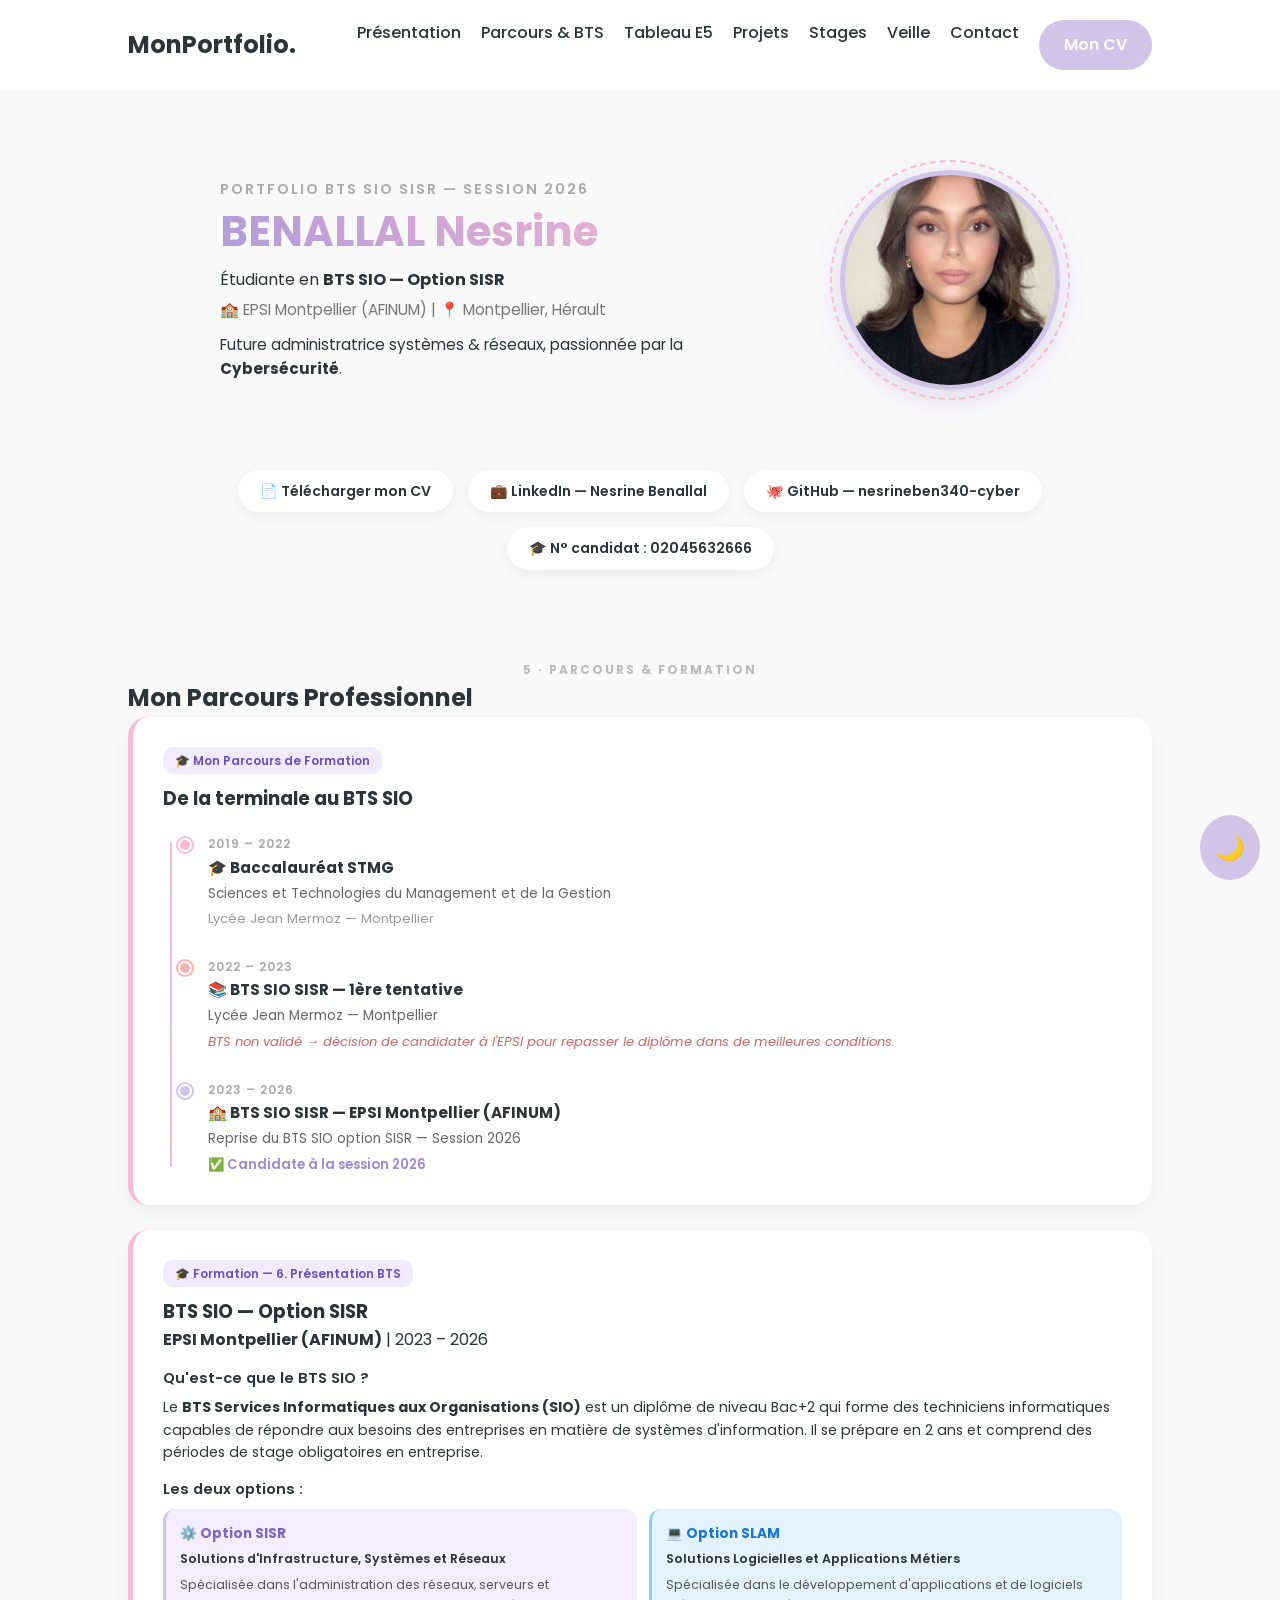
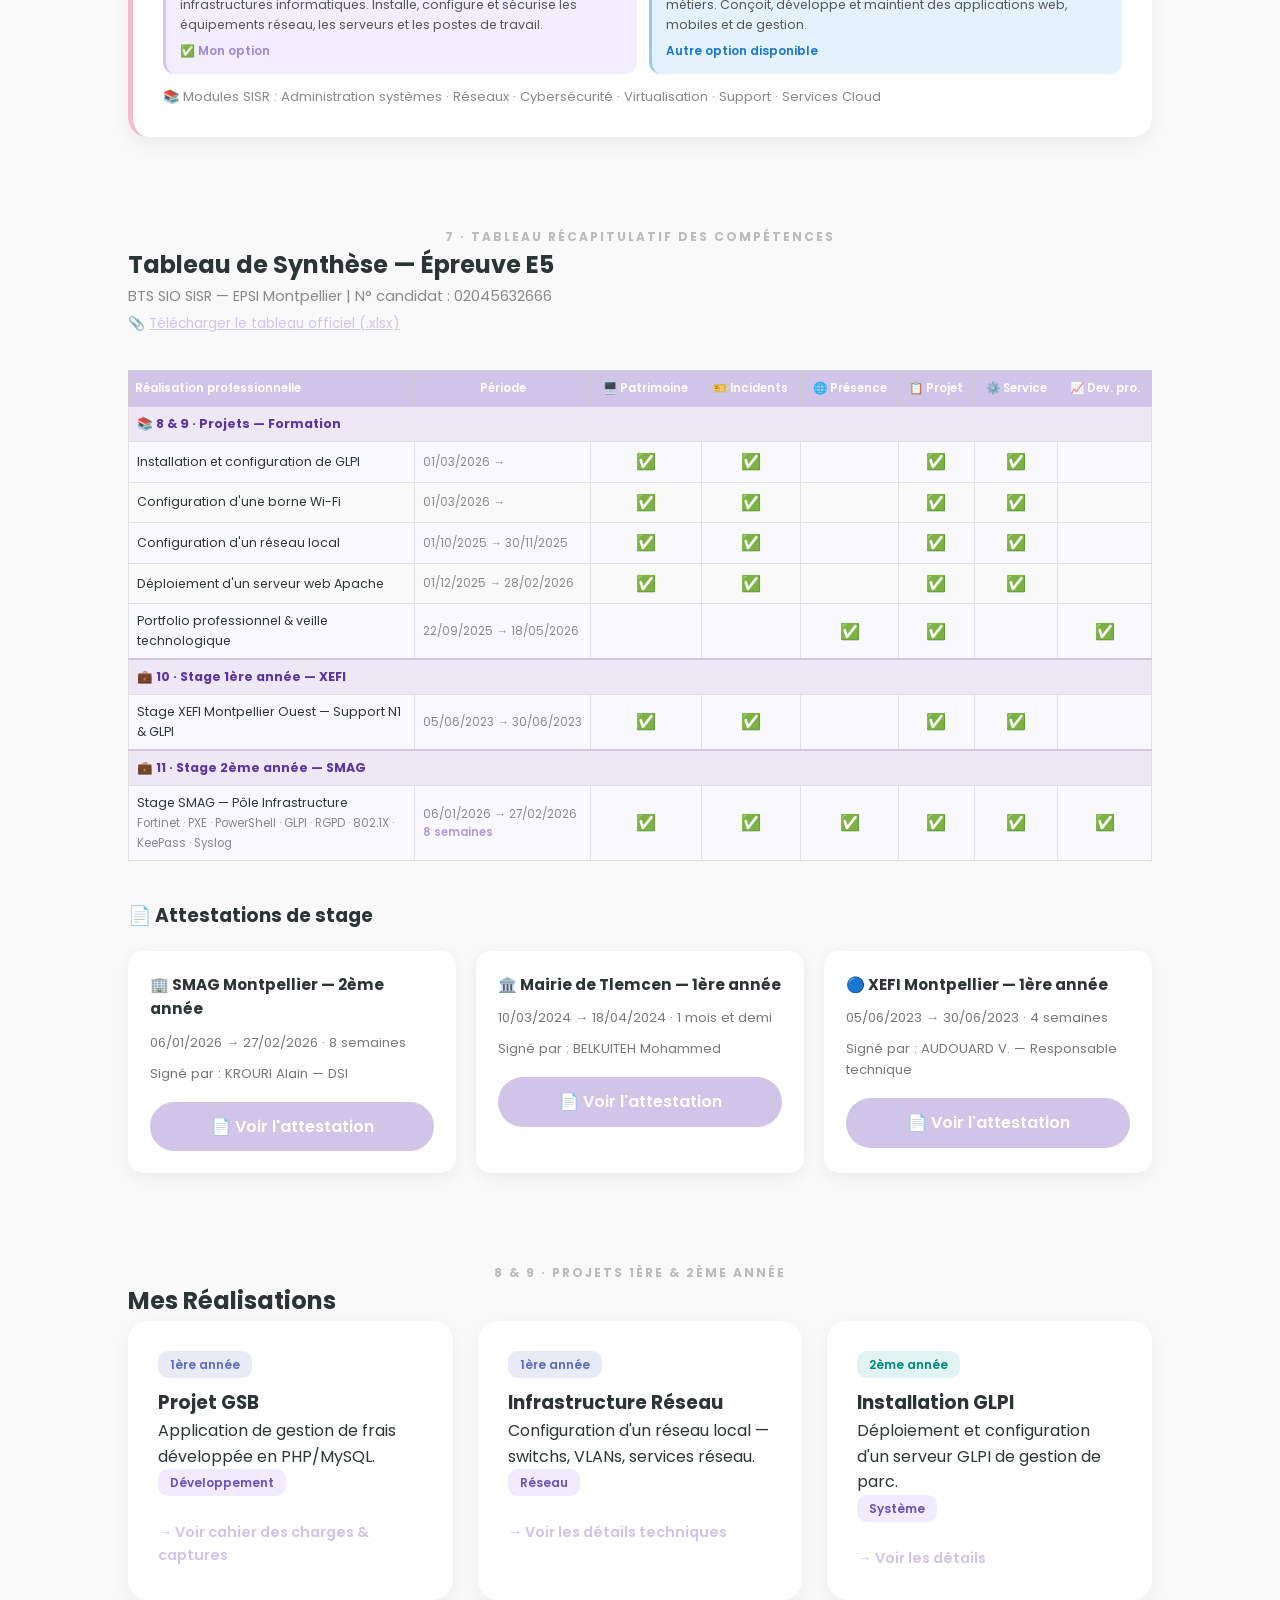
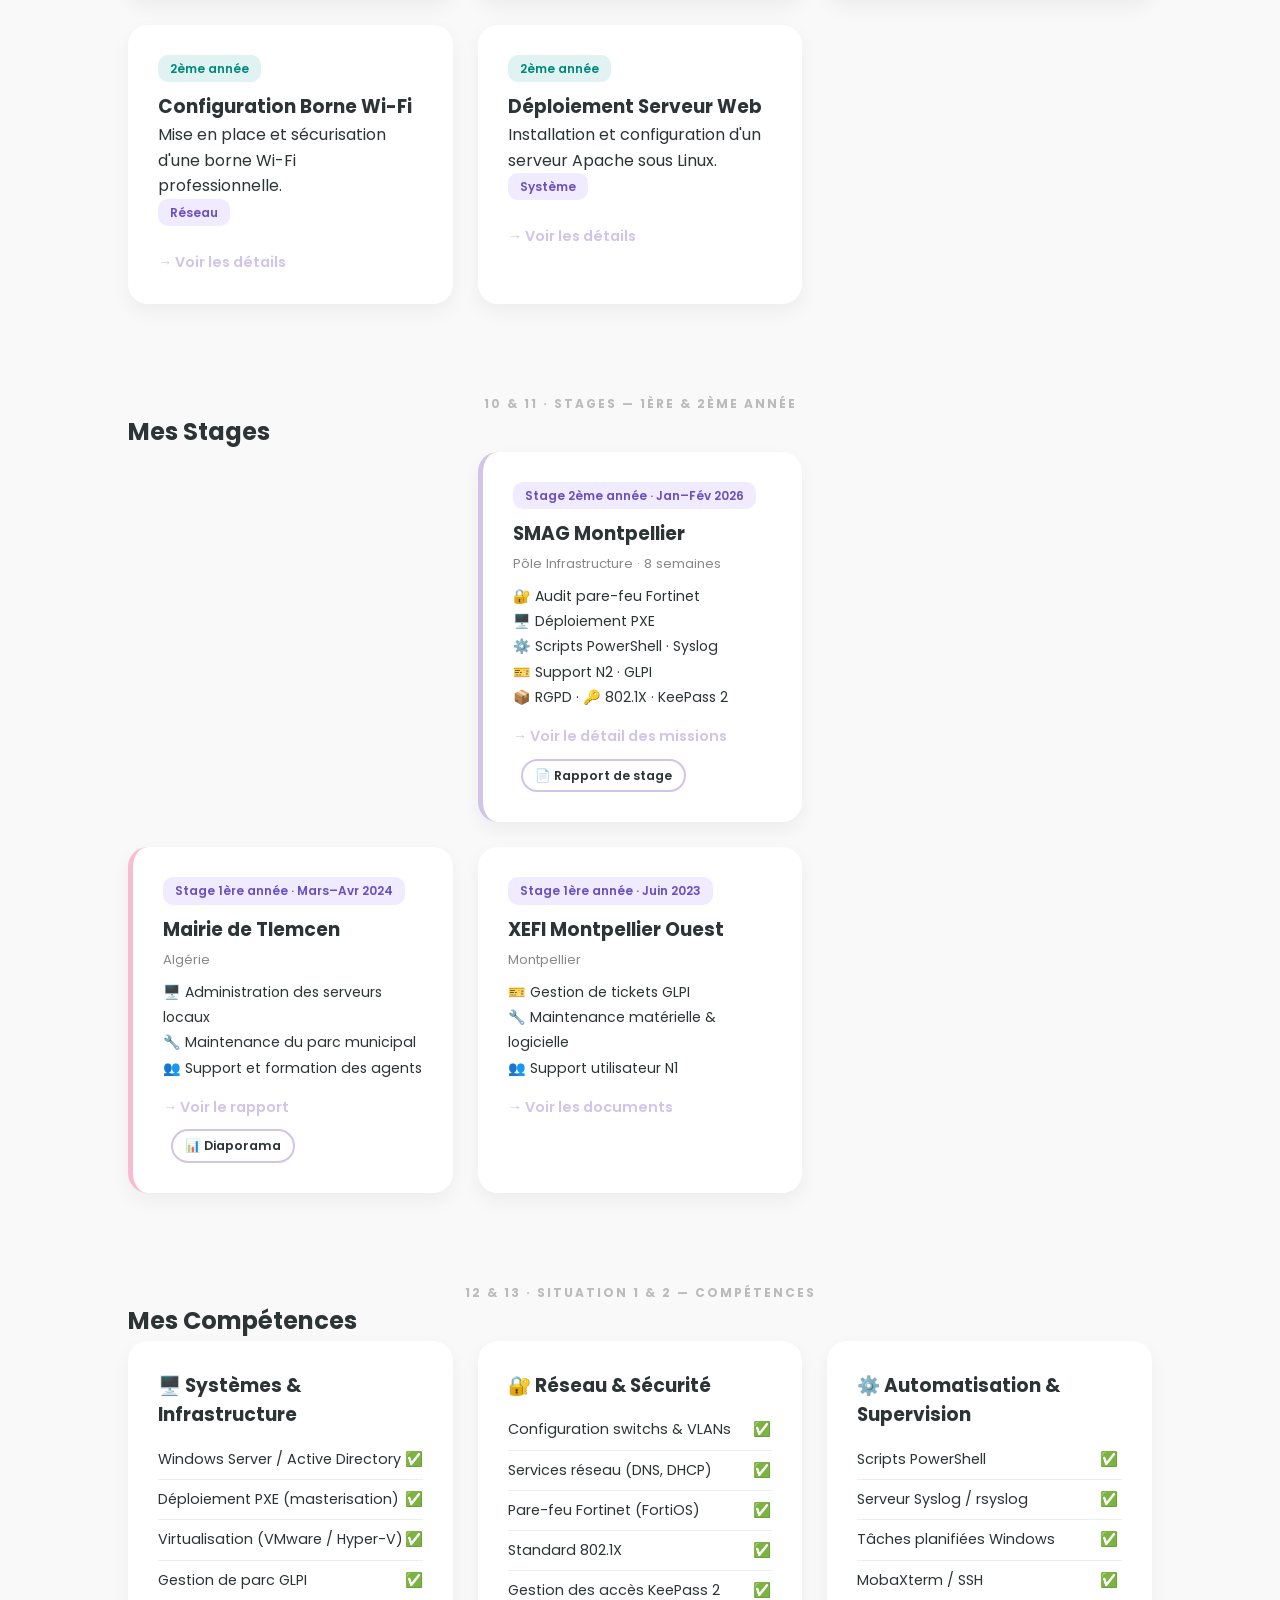
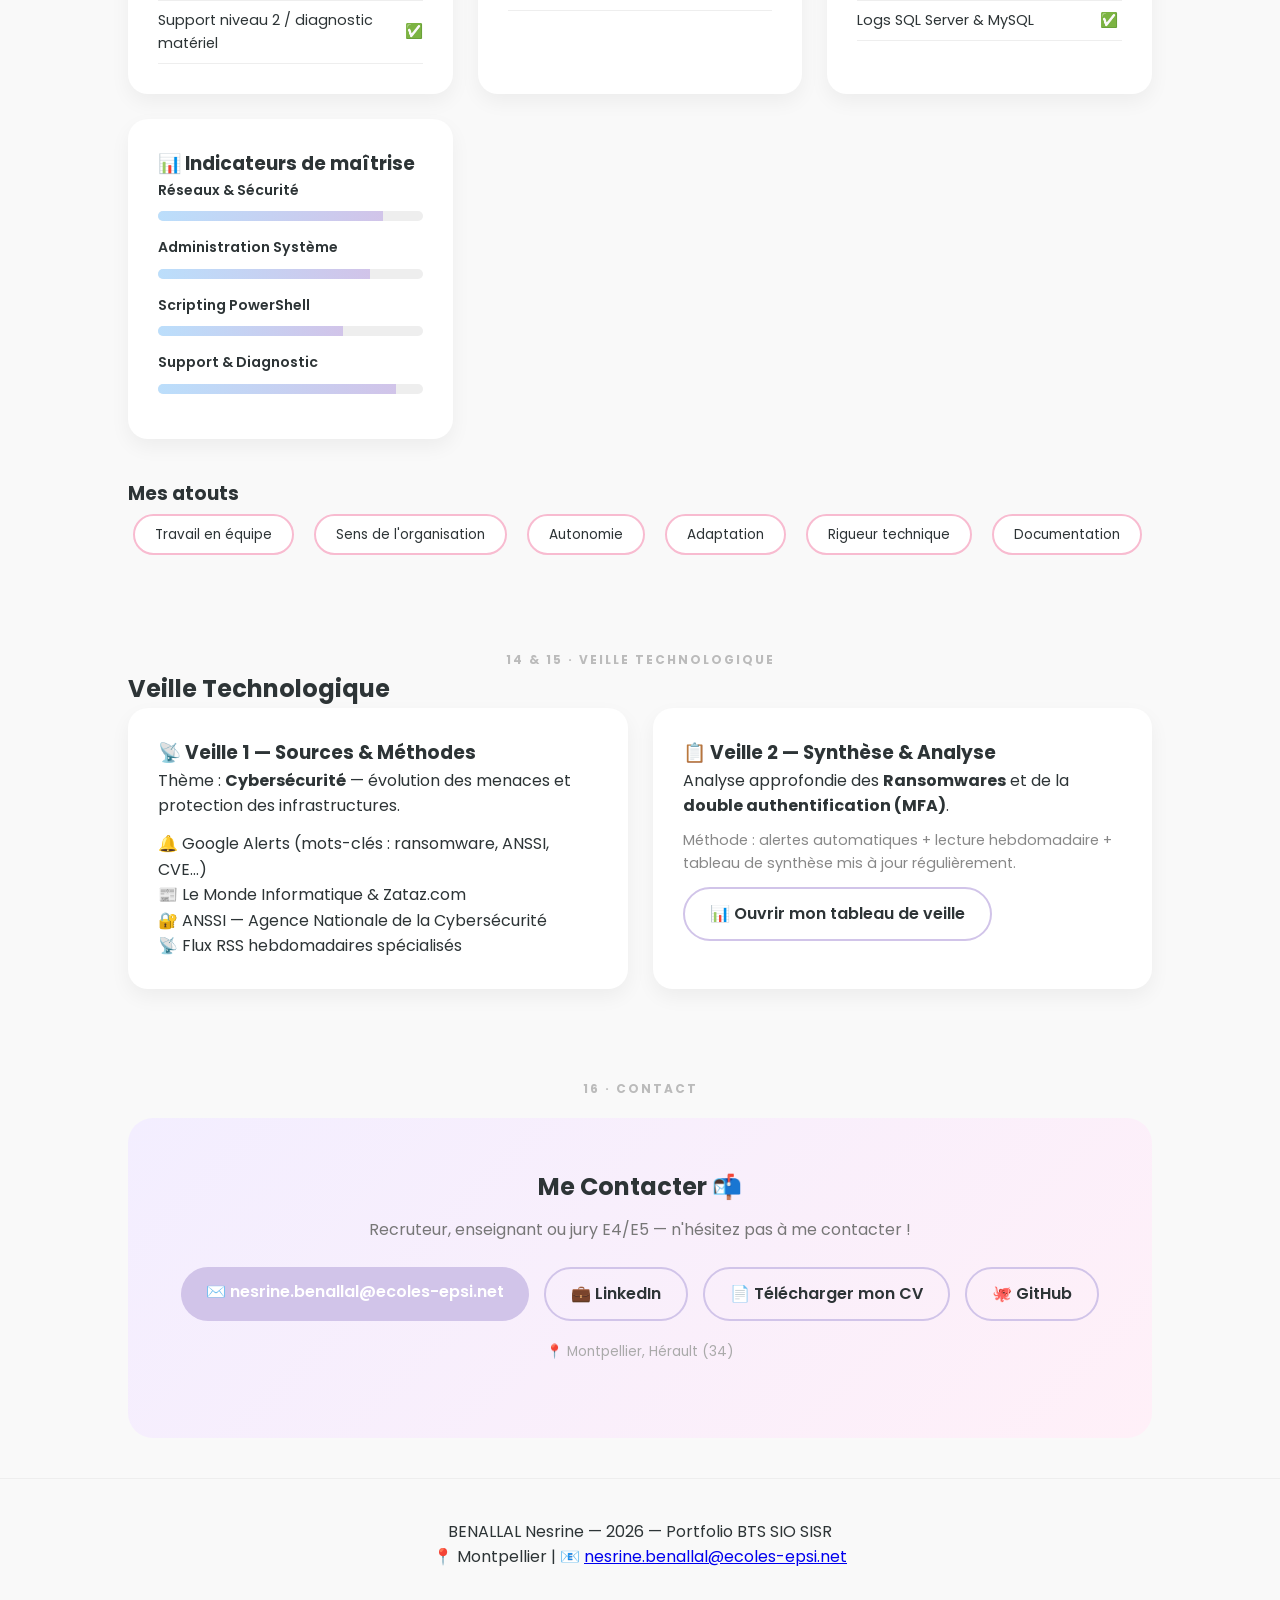
==== index.html @ 20966879 "Update index.html" ====
<!DOCTYPE html>
<html lang="fr">
<head>
    <meta charset="UTF-8">
    <meta name="viewport" content="width=device-width, initial-scale=1.0">
    <title>Portfolio BTS SIO SISR - Benallal Nesrine</title>
    <link rel="stylesheet" href="style.css">
    <link href="https://fonts.googleapis.com/css2?family=Poppins:wght@300;400;600&display=swap" rel="stylesheet">
    <style>
        /* HERO */
        .hero {
            display: flex; align-items: center; justify-content: center;
            gap: 60px; padding: 80px 10%; text-align: left;
        }
        .hero-content { flex: 1; max-width: 560px; }
        .hero-name {
            font-size: 2.6rem; font-weight: 700; line-height: 1.1;
            background: linear-gradient(45deg, #b19cd9, #ffb7ce);
            -webkit-background-clip: text; -webkit-text-fill-color: transparent;
            margin-bottom: 6px;
        }
        .hero-photo-wrap { flex-shrink: 0; position: relative; }
        .hero-photo {
            width: 220px; height: 220px; border-radius: 50%;
            object-fit: cover; object-position: top center;
            border: 5px solid var(--purple);
            box-shadow: 0 8px 30px rgba(177,156,217,0.35); display: block;
        }
        .hero-photo-ring {
            position: absolute; inset: -10px; border-radius: 50%;
            border: 2px dashed var(--pink);
            animation: spin-slow 18s linear infinite;
        }
        @keyframes spin-slow { to { transform: rotate(360deg); } }

        /* INFO CARDS SOUS LE HERO */
        .info-bar {
            display: flex; flex-wrap: wrap; gap: 15px;
            padding: 0 10% 40px; justify-content: center;
        }
        .info-chip {
            background: var(--white); border-radius: 50px;
            padding: 10px 22px; font-size: 0.88rem; font-weight: 600;
            box-shadow: 0 4px 12px rgba(0,0,0,0.06);
            display: flex; align-items: center; gap: 8px;
            text-decoration: none; color: var(--dark);
            transition: 0.2s;
        }
        .info-chip:hover { transform: translateY(-3px); border: 1px solid var(--purple); }
        .dark-theme .info-chip { background: #252545; color: white; }

        /* TABLEAU DE SYNTHÈSE */
        .synthese-table { width: 100%; border-collapse: collapse; font-size: 0.78rem; margin-top: 15px; }
        .synthese-table th {
            background: var(--purple); color: #fff; padding: 8px 6px;
            text-align: center; font-weight: 600; font-size: 0.72rem; border: 1px solid #ccc;
        }
        .synthese-table td { padding: 7px 8px; border: 1px solid #e0e0e0; vertical-align: middle; }
        .synthese-table tr:nth-child(even) td { background: #faf8ff; }
        .dark-theme .synthese-table tr:nth-child(even) td { background: #1e1c38; }
        .dark-theme .synthese-table td { border-color: #3a3660; color: white; }
        .dark-theme .synthese-table th { background: #6a55aa; }
        .synthese-table .check { text-align: center; font-size: 1rem; }
        .synthese-table .periode { font-size: 0.72rem; color: #888; white-space: nowrap; }
        .dark-theme .synthese-table .periode { color: #aaa; }
        .synthese-table .section-header td {
            background: #ede7f6; font-weight: 700; font-size: 0.78rem;
            color: #5c35a0; border-top: 2px solid var(--purple);
        }
        .dark-theme .synthese-table .section-header td { background: #2a2050; color: #c5b0f0; }

        /* ATTESTATIONS */
        .attest-grid { display: grid; grid-template-columns: repeat(auto-fit, minmax(250px, 1fr)); gap: 20px; margin-top: 20px; }
        .attest-card {
            background: var(--white); border-radius: 15px;
            box-shadow: 0 4px 15px rgba(0,0,0,0.06);
            padding: 22px; display: flex; flex-direction: column; gap: 10px;
        }
        .dark-theme .attest-card { background: #252545; }
        .attest-card h4 { font-size: 0.95rem; margin: 0; }
        .attest-card p { font-size: 0.82rem; color: #777; margin: 0; }
        .dark-theme .attest-card p { color: #aaa; }

        /* SECTION CONTACT */
        .contact-section {
            background: linear-gradient(135deg, #f3eeff, #fff0f8);
            border-radius: 25px; padding: 50px; text-align: center; margin-top: 20px;
        }
        .dark-theme .contact-section { background: linear-gradient(135deg, #1e1a35, #251a30); }
        .contact-section h2 { margin-bottom: 10px; }
        .contact-section p { color: #777; margin-bottom: 25px; }
        .dark-theme .contact-section p { color: #aaa; }
        .contact-links { display: flex; justify-content: center; flex-wrap: wrap; gap: 15px; }

        /* SÉPARATEUR DE SECTION */
        .section-divider {
            text-align: center; padding: 10px 0 0;
            font-size: 0.75rem; font-weight: 700; letter-spacing: 2px;
            text-transform: uppercase; color: #bbb;
        }

        @media screen and (max-width: 768px) {
            .hero { flex-direction: column-reverse; text-align: center; gap: 30px; padding: 50px 6%; }
            .hero-photo { width: 160px; height: 160px; }
            .synthese-table { font-size: 0.68rem; }
            .info-bar { padding: 0 6% 30px; }
        }
    </style>
</head>
<body>
    <button id="theme-toggle" class="theme-btn">🌙</button>
    <nav>
        <div class="logo">MonPortfolio.</div>
        <div class="burger" id="burger"><span></span><span></span><span></span></div>
        <ul class="nav-links" id="nav-links">
            <li><a href="#presentation">Présentation</a></li>
            <li><a href="#parcours">Parcours & BTS</a></li>
            <li><a href="#synthese">Tableau E5</a></li>
            <li><a href="#projets">Projets</a></li>
            <li><a href="#stages">Stages</a></li>
            <li><a href="#veille">Veille</a></li>
            <li><a href="#contact">Contact</a></li>
            <li><a href="CV Benallal Nesrine.pdf" download class="btn-cv">Mon CV</a></li>
        </ul>
    </nav>

    <!-- ===== 1. PRÉSENTATION PERSONNELLE ===== -->
    <header class="hero" id="presentation">
        <div class="hero-content">
            <p style="font-size:0.9rem; font-weight:600; color:#aaa; letter-spacing:2px; text-transform:uppercase; margin-bottom:8px;">Portfolio BTS SIO SISR — Session 2026</p>
            <div class="hero-name">BENALLAL Nesrine</div>
            <p style="font-size: 1rem; margin: 12px 0 6px;">Étudiante en <strong>BTS SIO — Option SISR</strong></p>
            <p style="font-size: 0.95rem; color: #777;">🏫 EPSI Montpellier (AFINUM) | 📍 Montpellier, Hérault</p>
            <p style="font-size: 0.95rem; margin-top: 10px;">Future administratrice systèmes & réseaux, passionnée par la <strong>Cybersécurité</strong>.</p>

        </div>
        <div class="hero-photo-wrap">
            <div class="hero-photo-ring"></div>
            <img src="photo-nesrine.png" alt="Photo de Benallal Nesrine" class="hero-photo">
        </div>
    </header>

    <!-- ===== 2. CV + 3. LINKEDIN + 4. GITHUB ===== -->
    <div class="info-bar">
        <a href="CV Benallal Nesrine.pdf" download class="info-chip">📄 Télécharger mon CV</a>
        <a href="https://www.linkedin.com/in/nesrine-benallal-472a7b250" target="_blank" class="info-chip">💼 LinkedIn — Nesrine Benallal</a>
        <a href="https://github.com/nesrineben340-cyber/portfolio-nesrine" target="_blank" class="info-chip">🐙 GitHub — nesrineben340-cyber</a>
        <span class="info-chip">🎓 N° candidat : 02045632666</span>
    </div>

    <!-- ===== 5. PARCOURS + 6. PRÉSENTATION BTS ===== -->
    <section id="parcours" class="container">
        <div class="section-divider">5 · Parcours & Formation</div>
        <h2>Mon Parcours Professionnel</h2>

            <!-- TIMELINE PARCOURS pleine largeur -->
            <div class="card" style="border-left: 5px solid var(--pink); margin-bottom: 25px;">
                <span class="tag">🎓 Mon Parcours de Formation</span>
                <h3>De la terminale au BTS SIO</h3>
                <div style="margin-top: 20px; position: relative; padding-left: 20px;">
                    <!-- Ligne verticale -->
                    <div style="position:absolute; left:7px; top:8px; bottom:8px; width:2px; background: linear-gradient(to bottom, var(--pink), var(--purple)); border-radius:2px;"></div>

                    <!-- Bac STMG -->
                    <div style="position:relative; margin-bottom:28px; padding-left:25px;">
                        <div style="position:absolute; left:-5px; top:4px; width:14px; height:14px; border-radius:50%; background:var(--pink); border:2px solid white; box-shadow:0 0 0 2px var(--pink);"></div>
                        <p style="font-size:0.75rem; color:#aaa; font-weight:600; text-transform:uppercase; letter-spacing:1px;">2019 – 2022</p>
                        <p style="font-weight:700; font-size:0.95rem; margin-top:2px;">🎓 Baccalauréat STMG</p>
                        <p style="font-size:0.85rem; color:#666; margin-top:3px;">Sciences et Technologies du Management et de la Gestion</p>
                        <p style="font-size:0.82rem; color:#999; margin-top:3px;">Lycée Jean Mermoz — Montpellier</p>
                    </div>

                    <!-- BTS Lycée Jean Mermoz -->
                    <div style="position:relative; margin-bottom:28px; padding-left:25px;">
                        <div style="position:absolute; left:-5px; top:4px; width:14px; height:14px; border-radius:50%; background:#ffb3b3; border:2px solid white; box-shadow:0 0 0 2px #ffb3b3;"></div>
                        <p style="font-size:0.75rem; color:#aaa; font-weight:600; text-transform:uppercase; letter-spacing:1px;">2022 – 2023</p>
                        <p style="font-weight:700; font-size:0.95rem; margin-top:2px;">📚 BTS SIO SISR — 1ère tentative</p>
                        <p style="font-size:0.85rem; color:#666; margin-top:3px;">Lycée Jean Mermoz — Montpellier</p>
                        <p style="font-size:0.82rem; color:#cc6666; margin-top:4px; font-style:italic;">BTS non validé → décision de candidater à l'EPSI pour repasser le diplôme dans de meilleures conditions.</p>
                    </div>

                    <!-- EPSI -->
                    <div style="position:relative; padding-left:25px;">
                        <div style="position:absolute; left:-5px; top:4px; width:14px; height:14px; border-radius:50%; background:var(--purple); border:2px solid white; box-shadow:0 0 0 2px var(--purple);"></div>
                        <p style="font-size:0.75rem; color:#aaa; font-weight:600; text-transform:uppercase; letter-spacing:1px;">2023 – 2026</p>
                        <p style="font-weight:700; font-size:0.95rem; margin-top:2px;">🏫 BTS SIO SISR — EPSI Montpellier (AFINUM)</p>
                        <p style="font-size:0.85rem; color:#666; margin-top:3px;">Reprise du BTS SIO option SISR — Session 2026</p>
                        <p style="font-size:0.82rem; color:#9c88d4; margin-top:4px; font-weight:600;">✅ Candidate à la session 2026</p>
                    </div>
                </div>
            </div>

        <div style="display: grid; grid-template-columns: 1fr; gap: 25px;">

            <!-- BTS explication -->
            <div class="card" style="border-left: 5px solid var(--pink);">
                <span class="tag">🎓 Formation — 6. Présentation BTS</span>
                <h3>BTS SIO — Option SISR</h3>
                <p><strong>EPSI Montpellier (AFINUM)</strong> | 2023 – 2026</p>

                <p style="margin-top: 14px; font-size:0.92rem; font-weight:600;">Qu'est-ce que le BTS SIO ?</p>
                <p style="font-size:0.88rem; margin-top:6px;">
                    Le <strong>BTS Services Informatiques aux Organisations (SIO)</strong> est un diplôme
                    de niveau Bac+2 qui forme des techniciens informatiques capables de répondre aux besoins
                    des entreprises en matière de systèmes d'information. Il se prépare en 2 ans et comprend
                    des périodes de stage obligatoires en entreprise.
                </p>

                <p style="margin-top: 14px; font-size:0.92rem; font-weight:600;">Les deux options :</p>

                <div style="margin-top: 8px; display: grid; grid-template-columns: 1fr 1fr; gap: 12px;">
                    <div style="background: #f3eeff; border-radius: 12px; padding: 14px; border-left: 3px solid var(--purple);">
                        <p style="font-weight:700; font-size:0.85rem; color:#7c65c1;">⚙️ Option SISR</p>
                        <p style="font-size:0.78rem; margin-top:4px; font-weight:600;">Solutions d'Infrastructure, Systèmes et Réseaux</p>
                        <p style="font-size:0.78rem; margin-top:6px; color:#555;">
                            Spécialisée dans l'administration des réseaux, serveurs et infrastructures informatiques.
                            Installe, configure et sécurise les équipements réseau, les serveurs et les postes de travail.
                        </p>
                        <p style="font-size:0.75rem; margin-top:6px; color:#9c88d4; font-weight:600;">✅ Mon option</p>
                    </div>
                    <div style="background: #e3f2fd; border-radius: 12px; padding: 14px; border-left: 3px solid #90caf9;">
                        <p style="font-weight:700; font-size:0.85rem; color:#1976d2;">💻 Option SLAM</p>
                        <p style="font-size:0.78rem; margin-top:4px; font-weight:600;">Solutions Logicielles et Applications Métiers</p>
                        <p style="font-size:0.78rem; margin-top:6px; color:#555;">
                            Spécialisée dans le développement d'applications et de logiciels métiers.
                            Conçoit, développe et maintient des applications web, mobiles et de gestion.
                        </p>
                        <p style="font-size:0.75rem; margin-top:6px; color:#1976d2; font-weight:600;">Autre option disponible</p>
                    </div>
                </div>

                <p style="margin-top: 12px; font-size:0.82rem; color:#888;">
                    📚 Modules SISR : Administration systèmes · Réseaux · Cybersécurité · Virtualisation · Support · Services Cloud
                </p>
            </div>

        </div>
    </section>

    <!-- ===== 7. TABLEAU RÉCAPITULATIF COMPÉTENCES E5 ===== -->
    <section id="synthese" class="container">
        <div class="section-divider">7 · Tableau récapitulatif des compétences</div>
        <h2>Tableau de Synthèse — Épreuve E5</h2>
        <p style="color:#888; font-size:0.9rem; margin-bottom: 5px;">
            BTS SIO SISR — EPSI Montpellier | N° candidat : 02045632666
        </p>
        <p style="color:#888; font-size:0.85rem; margin-bottom: 20px;">
            📎 <a href="tableau_competences_complet.xlsx" download style="color: var(--purple);">Télécharger le tableau officiel (.xlsx)</a>
        </p>
        <div style="overflow-x: auto;">
        <table class="synthese-table">
            <thead>
                <tr>
                    <th style="width:28%; text-align:left;">Réalisation professionnelle</th>
                    <th style="width:14%;">Période</th>
                    <th title="Gérer le patrimoine informatique">🖥️ Patrimoine</th>
                    <th title="Répondre aux incidents et demandes">🎫 Incidents</th>
                    <th title="Développer la présence en ligne">🌐 Présence</th>
                    <th title="Travailler en mode projet">📋 Projet</th>
                    <th title="Mettre à disposition un service informatique">⚙️ Service</th>
                    <th title="Organiser son développement professionnel">📈 Dev. pro.</th>
                </tr>
            </thead>
            <tbody>
                <tr class="section-header"><td colspan="8">📚 8 & 9 · Projets — Formation</td></tr>
                <tr>
                    <td>Installation et configuration de GLPI</td>
                    <td class="periode">01/03/2026 →</td>
                    <td class="check">✅</td><td class="check">✅</td><td class="check"></td><td class="check">✅</td><td class="check">✅</td><td class="check"></td>
                </tr>
                <tr>
                    <td>Configuration d'une borne Wi-Fi</td>
                    <td class="periode">01/03/2026 →</td>
                    <td class="check">✅</td><td class="check">✅</td><td class="check"></td><td class="check">✅</td><td class="check">✅</td><td class="check"></td>
                </tr>
                <tr>
                    <td>Configuration d'un réseau local</td>
                    <td class="periode">01/10/2025 → 30/11/2025</td>
                    <td class="check">✅</td><td class="check">✅</td><td class="check"></td><td class="check">✅</td><td class="check">✅</td><td class="check"></td>
                </tr>
                <tr>
                    <td>Déploiement d'un serveur web Apache</td>
                    <td class="periode">01/12/2025 → 28/02/2026</td>
                    <td class="check">✅</td><td class="check">✅</td><td class="check"></td><td class="check">✅</td><td class="check">✅</td><td class="check"></td>
                </tr>
                <tr>
                    <td>Portfolio professionnel & veille technologique</td>
                    <td class="periode">22/09/2025 → 18/05/2026</td>
                    <td class="check"></td><td class="check"></td><td class="check">✅</td><td class="check">✅</td><td class="check"></td><td class="check">✅</td>
                </tr>

                <tr class="section-header"><td colspan="8">💼 10 · Stage 1ère année — XEFI</td></tr>
                <tr>
                    <td>Stage XEFI Montpellier Ouest — Support N1 & GLPI</td>
                    <td class="periode">05/06/2023 → 30/06/2023</td>
                    <td class="check">✅</td><td class="check">✅</td><td class="check"></td><td class="check">✅</td><td class="check">✅</td><td class="check"></td>
                </tr>

                <tr class="section-header"><td colspan="8">💼 11 · Stage 2ème année — SMAG</td></tr>
                <tr>
                    <td>
                        Stage SMAG — Pôle Infrastructure<br>
                        <span style="font-size:0.72rem; color:#888;">Fortinet · PXE · PowerShell · GLPI · RGPD · 802.1X · KeePass · Syslog</span>
                    </td>
                    <td class="periode">06/01/2026 → 27/02/2026<br><span style="color:#b19cd9; font-weight:600;">8 semaines</span></td>
                    <td class="check">✅</td><td class="check">✅</td><td class="check">✅</td><td class="check">✅</td><td class="check">✅</td><td class="check">✅</td>
                </tr>
            </tbody>
        </table>
        </div>

        <!-- ATTESTATIONS -->
        <h3 style="margin-top: 40px;">📄 Attestations de stage</h3>
        <div class="attest-grid">
            <div class="attest-card">
                <h4>🏢 SMAG Montpellier — 2ème année</h4>
                <p>06/01/2026 → 27/02/2026 · 8 semaines</p>
                <p>Signé par : KROURI Alain — DSI</p>
                <a href="attestation%20de%20stage%20smag.pdf" target="_blank" class="btn-main" style="text-align:center; margin-top: 8px;">📄 Voir l'attestation</a>
            </div>
            <div class="attest-card">
                <h4>🏛️ Mairie de Tlemcen — 1ère année</h4>
                <p>10/03/2024 → 18/04/2024 · 1 mois et demi</p>
                <p>Signé par : BELKUITEH Mohammed</p>
                <a href="attestation-de-stage-mairie-de-tlemcen.pdf" target="_blank" class="btn-main" style="text-align:center; margin-top: 8px;">📄 Voir l'attestation</a>
            </div>
            <div class="attest-card">
                <h4>🔵 XEFI Montpellier — 1ère année</h4>
                <p>05/06/2023 → 30/06/2023 · 4 semaines</p>
                <p>Signé par : AUDOUARD V. — Responsable technique</p>
                <a href="Attestation%20de%20stage%201.pdf" target="_blank" class="btn-main" style="text-align:center; margin-top: 8px;">📄 Voir l'attestation</a>
            </div>
        </div>
    </section>

    <!-- ===== 8 & 9. PROJETS ===== -->
    <section id="projets" class="container">
        <div class="section-divider">8 & 9 · Projets 1ère & 2ème année</div>
        <h2>Mes Réalisations</h2>
        <div class="grid">
            <a href="projet-gsb.html" class="card-link">
                <div class="card">
                    <span class="tag" style="background:#e8eaf6; color:#5c6bc0;">1ère année</span>
                    <h3>Projet GSB</h3>
                    <p>Application de gestion de frais développée en PHP/MySQL.</p>
                    <span class="tag">Développement</span>
                    <p class="click-info">→ Voir cahier des charges & captures</p>
                </div>
            </a>
            <a href="projet-reseau.html" class="card-link">
                <div class="card">
                    <span class="tag" style="background:#e8eaf6; color:#5c6bc0;">1ère année</span>
                    <h3>Infrastructure Réseau</h3>
                    <p>Configuration d'un réseau local — switchs, VLANs, services réseau.</p>
                    <span class="tag">Réseau</span>
                    <p class="click-info">→ Voir les détails techniques</p>
                </div>
            </a>
            <a href="projet-glpi.html" class="card-link">
                <div class="card">
                    <span class="tag" style="background:#e0f2f1; color:#00897b;">2ème année</span>
                    <h3>Installation GLPI</h3>
                    <p>Déploiement et configuration d'un serveur GLPI de gestion de parc.</p>
                    <span class="tag">Système</span>
                    <p class="click-info">→ Voir les détails</p>
                </div>
            </a>
            <a href="projet-wifi.html" class="card-link">
                <div class="card">
                    <span class="tag" style="background:#e0f2f1; color:#00897b;">2ème année</span>
                    <h3>Configuration Borne Wi-Fi</h3>
                    <p>Mise en place et sécurisation d'une borne Wi-Fi professionnelle.</p>
                    <span class="tag">Réseau</span>
                    <p class="click-info">→ Voir les détails</p>
                </div>
            </a>
            <a href="projet-serveur-web.html" class="card-link">
                <div class="card">
                    <span class="tag" style="background:#e0f2f1; color:#00897b;">2ème année</span>
                    <h3>Déploiement Serveur Web</h3>
                    <p>Installation et configuration d'un serveur Apache sous Linux.</p>
                    <span class="tag">Système</span>
                    <p class="click-info">→ Voir les détails</p>
                </div>
            </a>
        </div>
    </section>

    <!-- ===== 10 & 11. STAGES DÉTAILLÉS ===== -->
        <section id="stages" class="container">
        <div class="section-divider">10 & 11 · Stages — 1ère & 2ème année</div>
        <h2>Mes Stages</h2>
        <div class="grid" style="grid-template-columns: repeat(3, 1fr); align-items: stretch;">

            <!-- SMAG - 2ème année -->
            <a href="stage-smag.html" class="card-link">
                <div class="card" style="border-left: 5px solid var(--purple);">
                    <span class="tag">Stage 2ème année · Jan–Fév 2026</span>
                    <h3>SMAG Montpellier</h3>
                    <p style="font-size:0.82rem; color:#888; margin-top:4px;">Pôle Infrastructure · 8 semaines</p>
                    <p style="margin-top: 10px; font-size: 0.88rem; line-height:1.8;">
                        🔐 Audit pare-feu Fortinet<br>
                        🖥️ Déploiement PXE<br>
                        ⚙️ Scripts PowerShell · Syslog<br>
                        🎫 Support N2 · GLPI<br>
                        📦 RGPD · 🔑 802.1X · KeePass 2
                    </p>
                    <p class="click-info">→ Voir le détail des missions</p>
                    <div style="display:flex; gap:8px; flex-wrap:wrap; margin-top:10px;">
                        <a href="Rapport_de_stage_SAMG.pdf" target="_blank" class="btn-secondary" style="font-size:0.78rem; padding:5px 12px;" onclick="event.stopPropagation();">📄 Rapport de stage</a>
                    </div>
                </div>
            </a>

            <!-- TLEMCEN - 1ère année -->
            <a href="stage-tlemcen.html" class="card-link">
                <div class="card" style="border-left: 5px solid var(--pink);">
                    <span class="tag">Stage 1ère année · Mars–Avr 2024</span>
                    <h3>Mairie de Tlemcen</h3>
                    <p style="font-size:0.82rem; color:#888; margin-top:4px;">Algérie</p>
                    <p style="margin-top: 10px; font-size: 0.88rem; line-height:1.8;">
                        🖥️ Administration des serveurs locaux<br>
                        🔧 Maintenance du parc municipal<br>
                        👥 Support et formation des agents
                    </p>
                    <p class="click-info">→ Voir le rapport</p>
                    <div style="display:flex; gap:8px; flex-wrap:wrap; margin-top:10px;">
                        <a href="diaporama-mairie-tlemcen-nesrine.pdf" target="_blank" class="btn-secondary" style="font-size:0.78rem; padding:5px 12px;" onclick="event.stopPropagation();">📊 Diaporama</a>
                    </div>
                </div>
            </a>

            <!-- XEFI - 1ère année -->
            <a href="stage-xefi.html" class="card-link">
                <div class="card">
                    <span class="tag">Stage 1ère année · Juin 2023</span>
                    <h3>XEFI Montpellier Ouest</h3>
                    <p style="font-size:0.82rem; color:#888; margin-top:4px;">Montpellier</p>
                    <p style="margin-top: 10px; font-size: 0.88rem; line-height:1.8;">
                        🎫 Gestion de tickets GLPI<br>
                        🔧 Maintenance matérielle & logicielle<br>
                        👥 Support utilisateur N1
                    </p>
                    <p class="click-info">→ Voir les documents</p>

                </div>
            </a>

        </div>
    </section>

    <!-- ===== 12 & 13. COMPÉTENCES (SITUATION 1 & 2) ===== -->
    <section id="competences" class="container">
        <div class="section-divider">12 & 13 · Situation 1 & 2 — Compétences</div>
        <h2>Mes Compétences</h2>
        <div class="grid">
            <div class="card">
                <h3>🖥️ Systèmes & Infrastructure</h3>
                <table class="comp-table">
                    <tr><td>Windows Server / Active Directory</td><td>✅</td></tr>
                    <tr><td>Déploiement PXE (masterisation)</td><td>✅</td></tr>
                    <tr><td>Virtualisation (VMware / Hyper-V)</td><td>✅</td></tr>
                    <tr><td>Gestion de parc GLPI</td><td>✅</td></tr>
                    <tr><td>Support niveau 2 / diagnostic matériel</td><td>✅</td></tr>
                </table>
            </div>
            <div class="card">
                <h3>🔐 Réseau & Sécurité</h3>
                <table class="comp-table">
                    <tr><td>Configuration switchs & VLANs</td><td>✅</td></tr>
                    <tr><td>Services réseau (DNS, DHCP)</td><td>✅</td></tr>
                    <tr><td>Pare-feu Fortinet (FortiOS)</td><td>✅</td></tr>
                    <tr><td>Standard 802.1X</td><td>✅</td></tr>
                    <tr><td>Gestion des accès KeePass 2</td><td>✅</td></tr>
                </table>
            </div>
            <div class="card">
                <h3>⚙️ Automatisation & Supervision</h3>
                <table class="comp-table">
                    <tr><td>Scripts PowerShell</td><td>✅</td></tr>
                    <tr><td>Serveur Syslog / rsyslog</td><td>✅</td></tr>
                    <tr><td>Tâches planifiées Windows</td><td>✅</td></tr>
                    <tr><td>MobaXterm / SSH</td><td>✅</td></tr>
                    <tr><td>Logs SQL Server & MySQL</td><td>✅</td></tr>
                </table>
            </div>
            <div class="card">
                <h3>📊 Indicateurs de maîtrise</h3>
                <div class="comp-item-mini">
                    <p>Réseaux & Sécurité</p>
                    <div class="progress-bar"><div class="progress" data-progress="85%"></div></div>
                </div>
                <div class="comp-item-mini">
                    <p>Administration Système</p>
                    <div class="progress-bar"><div class="progress" data-progress="80%"></div></div>
                </div>
                <div class="comp-item-mini">
                    <p>Scripting PowerShell</p>
                    <div class="progress-bar"><div class="progress" data-progress="70%"></div></div>
                </div>
                <div class="comp-item-mini">
                    <p>Support & Diagnostic</p>
                    <div class="progress-bar"><div class="progress" data-progress="90%"></div></div>
                </div>
            </div>
        </div>
        <div class="soft-skills-container" style="margin-top: 40px;">
            <h3>Mes atouts</h3>
            <div class="skills-tags">
                <span class="skill-bubble">Travail en équipe</span>
                <span class="skill-bubble">Sens de l'organisation</span>
                <span class="skill-bubble">Autonomie</span>
                <span class="skill-bubble">Adaptation</span>
                <span class="skill-bubble">Rigueur technique</span>
                <span class="skill-bubble">Documentation</span>
            </div>
        </div>
    </section>

    <!-- ===== 14 & 15. VEILLE ===== -->
    <section id="veille" class="container">
        <div class="section-divider">14 & 15 · Veille Technologique</div>
        <h2>Veille Technologique</h2>
        <div class="grid">
            <div class="card">
                <h3>📡 Veille 1 — Sources & Méthodes</h3>
                <p>Thème : <strong>Cybersécurité</strong> — évolution des menaces et protection des infrastructures.</p>
                <ul class="veille-list" style="list-style: none; margin-top: 12px;">
                    <li>🔔 Google Alerts (mots-clés : ransomware, ANSSI, CVE…)</li>
                    <li>📰 Le Monde Informatique & Zataz.com</li>
                    <li>🔐 ANSSI — Agence Nationale de la Cybersécurité</li>
                    <li>📡 Flux RSS hebdomadaires spécialisés</li>
                </ul>
            </div>
            <div class="card">
                <h3>📋 Veille 2 — Synthèse & Analyse</h3>
                <p>Analyse approfondie des <strong>Ransomwares</strong> et de la <strong>double authentification (MFA)</strong>.</p>
                <p style="margin-top: 10px; font-size: 0.9rem; color: #888;">
                    Méthode : alertes automatiques + lecture hebdomadaire + tableau de synthèse mis à jour régulièrement.
                </p>
                <a href="documents/tableau-veille.pdf" target="_blank" class="btn-secondary" style="margin-top: 12px; display: inline-block;">📊 Ouvrir mon tableau de veille</a>
            </div>
        </div>
    </section>

    <!-- ===== 16. CONTACT ===== -->
    <section id="contact" class="container">
        <div class="section-divider">16 · Contact</div>
        <div class="contact-section">
            <h2>Me Contacter 📬</h2>
            <p>Recruteur, enseignant ou jury E4/E5 — n'hésitez pas à me contacter !</p>
            <div class="contact-links">
                <a href="mailto:nesrine.benallal@ecoles-epsi.net" class="btn-main">✉️ nesrine.benallal@ecoles-epsi.net</a>
                <a href="https://www.linkedin.com/in/nesrine-benallal-472a7b250" target="_blank" class="btn-secondary">💼 LinkedIn</a>
                <a href="CV Benallal Nesrine.pdf" download class="btn-secondary">📄 Télécharger mon CV</a>
                <a href="https://github.com/nesrineben340-cyber/portfolio-nesrine" target="_blank" class="btn-secondary">🐙 GitHub</a>
            </div>
            <p style="margin-top: 20px; font-size: 0.85rem; color: #aaa;">📍 Montpellier, Hérault (34)</p>
        </div>
    </section>

    <footer>
        <p>BENALLAL Nesrine — 2026 — Portfolio BTS SIO SISR</p>
        <p>📍 Montpellier | 📧 <a href="mailto:nesrine.benallal@ecoles-epsi.net">nesrine.benallal@ecoles-epsi.net</a></p>
    </footer>

    <script src="script.js"></script>
</body>
</html>
---- style.css ----
/* --- VARIABLES ET RESET --- */
:root {
    --purple: #D1C4E9;
    --blue: #BBDEFB;
    --pink: #F8BBD0;
    --dark: #2D3436;
    --light: #F9F9F9;
    --white: #ffffff;
}

* { margin: 0; padding: 0; box-sizing: border-box; font-family: 'Poppins', sans-serif; }

body {
    background-color: var(--light);
    color: var(--dark);
    line-height: 1.6;
    transition: background-color 0.3s, color 0.3s;
    overflow-x: hidden;
}

/* --- NAVIGATION --- */
nav {
    display: flex; justify-content: space-between; align-items: center;
    padding: 20px 10%; background: rgba(255, 255, 255, 0.9);
    backdrop-filter: blur(10px); position: sticky; top: 0; z-index: 1000;
}
.logo { font-size: 1.5rem; font-weight: 700; color: var(--dark); }
nav ul { display: flex; list-style: none; }
nav ul li { margin-left: 20px; }
nav ul li a { text-decoration: none; color: var(--dark); font-weight: 500; }

/* --- BURGER --- */
.burger { display: none; cursor: pointer; flex-direction: column; gap: 5px; z-index: 1100; }
.burger span { width: 25px; height: 3px; background-color: var(--dark); border-radius: 3px; transition: 0.3s; }

/* --- CONTAINER & GRID --- */
.container { padding: 40px 10%; }
.grid { display: grid; grid-template-columns: repeat(auto-fit, minmax(300px, 1fr)); gap: 25px; }

.card-link { text-decoration: none; color: inherit; display: block; }

.card {
    background: var(--white); padding: 30px; border-radius: 20px;
    box-shadow: 0 8px 20px rgba(0,0,0,0.05); transition: 0.3s;
    height: 100%;
}
.card:hover { transform: translateY(-10px); border: 1px solid var(--purple); }

.click-info { margin-top: 15px; color: var(--purple); font-weight: 600; font-size: 0.9rem; }

/* --- BOUTONS --- */
.btn-main, .btn-secondary, .btn-cv { 
    padding: 12px 25px; border-radius: 30px; text-decoration: none; 
    font-weight: 600; display: inline-block; transition: 0.3s;
}
.btn-main, .btn-cv { background: var(--purple); color: white !important; }
.btn-main:hover, .btn-cv:hover { transform: translateY(-3px); box-shadow: 0 4px 15px rgba(209, 196, 233, 0.4); }
.btn-secondary { 
    border: 2px solid var(--purple); color: var(--dark); 
    background: transparent;
}
.btn-secondary:hover { background: var(--purple); color: white; }

/* --- TABLEAUX & SKILLS --- */
.comp-table { width: 100%; border-collapse: collapse; margin-top: 10px; }
.comp-table td { padding: 8px 0; border-bottom: 1px solid #eee; font-size: 0.9rem; }
.progress-bar { background: #eee; height: 10px; border-radius: 5px; margin: 10px 0; overflow: hidden; }
.progress { background: linear-gradient(to right, var(--blue), var(--purple)); height: 100%; width: 0%; transition: 1.5s ease-in-out; }

.comp-item-mini { margin-bottom: 15px; }
.comp-item-mini p { font-size: 0.88rem; font-weight: 600; margin-bottom: 5px; }

.skill-bubble { 
    background: var(--white); padding: 8px 20px; border-radius: 50px; 
    border: 2px solid var(--pink); font-size: 0.85rem; display: inline-block; margin: 5px;
}
.soft-skills-container { margin-top: 40px; }
.skills-tags { display: flex; flex-wrap: wrap; gap: 10px; }

/* --- HERO & GRADIENT --- */
.txt-gradient { 
    background: linear-gradient(45deg, #b19cd9, #ffb7ce); 
    -webkit-background-clip: text; 
    -webkit-text-fill-color: transparent; 
}

/* --- SECTIONS DÉTAILLÉES (Projets & Stages) --- */
.section-hero {
    background: linear-gradient(135deg, #f3eeff, #fff0f8);
    padding: 60px 10% 40px;
    border-bottom: 1px solid #e0d7f5;
}
body.dark-theme .section-hero {
    background: linear-gradient(135deg, #1e1b35, #252545);
    border-bottom: 1px solid #3a3660;
}

.section-hero h1 { font-size: 2rem; margin-bottom: 8px; }
.section-hero .subtitle { font-size: 1rem; color: #777; margin-bottom: 20px; }
body.dark-theme .section-hero .subtitle { color: #aaa; }

.badge-row { display: flex; flex-wrap: wrap; gap: 10px; margin-bottom: 20px; }
.badge {
    background: white; border: 1px solid #ddd;
    border-radius: 20px; padding: 5px 14px;
    font-size: 0.8rem; font-weight: 600;
}
body.dark-theme .badge { background: #2e2b50; border-color: #4a4770; color: white; }

/* --- CHAPITRES (Sections de contenu) --- */
.chapitre {
    background: var(--white); border-radius: 20px;
    box-shadow: 0 8px 20px rgba(0,0,0,0.05);
    padding: 35px; margin-bottom: 30px;
}
body.dark-theme .chapitre { background: #252545; }

.chapitre h2 {
    font-size: 1.2rem; margin-bottom: 20px;
    padding-bottom: 10px; border-bottom: 2px solid var(--purple);
    display: flex; align-items: center; gap: 10px;
}

/* --- BLOCS DE MISSIONS --- */
.mission-block {
    margin-bottom: 25px; padding-left: 15px;
    border-left: 3px solid #e8e0f7;
}
body.dark-theme .mission-block { border-left-color: #3a3660; }

.mission-block h3 { font-size: 1rem; margin-bottom: 8px; color: #7c65c1; }
body.dark-theme .mission-block h3 { color: #b19cd9; }

.mission-block ul { margin-left: 20px; }
.mission-block li { margin-bottom: 6px; font-size: 0.92rem; }

/* --- TAGS D'OUTILS --- */
.tools-used { display: flex; flex-wrap: wrap; gap: 8px; margin-top: 10px; }
.tool-tag {
    background: #f0ebff; color: #6a4fc1;
    border-radius: 10px; padding: 3px 12px;
    font-size: 0.78rem; font-weight: 600;
}
body.dark-theme .tool-tag { background: #3a3360; color: #c9b8f7; }

/* --- BILAN (Grille de compétences) --- */
.bilan-grid {
    display: grid; grid-template-columns: repeat(auto-fit, minmax(220px, 1fr));
    gap: 20px; margin-top: 15px;
}
.bilan-item { 
    background: #f9f7ff; border-radius: 15px; padding: 20px;
}
body.dark-theme .bilan-item { background: #1e1b35; }

.bilan-item h4 { font-size: 0.9rem; margin-bottom: 8px; color: #7c65c1; }
body.dark-theme .bilan-item h4 { color: #b19cd9; }
.bilan-item p { font-size: 0.85rem; }

/* --- SCHÉMAS & CODE --- */
.schema {
    background: #f9f7ff; border: 1px solid #e0d7f5;
    border-radius: 15px; padding: 25px;
    font-family: monospace; font-size: 0.85rem;
    line-height: 2; color: #7c65c1; margin: 15px 0;
}
body.dark-theme .schema { background: #1e1b35; border-color: #3a3660; color: #b19cd9; }

/* --- TABLEAU ENTREPRISE --- */
.entreprise-table { width: 100%; border-collapse: collapse; margin-top: 10px; font-size: 0.88rem; }
.entreprise-table td { padding: 9px 12px; border-bottom: 1px solid #eee; }
.entreprise-table td:first-child { font-weight: 600; width: 40%; }
body.dark-theme .entreprise-table td { border-bottom-color: #3a3660; }

/* --- TABLEAU SYNTHÈSE (Index) --- */
.synthese-table { width: 100%; border-collapse: collapse; font-size: 0.78rem; margin-top: 15px; }
.synthese-table th {
    background: var(--purple); color: #fff; padding: 8px 6px;
    text-align: center; font-weight: 600; font-size: 0.72rem; border: 1px solid #ccc;
}
.synthese-table td { padding: 7px 8px; border: 1px solid #e0e0e0; vertical-align: middle; }
.synthese-table tr:nth-child(even) td { background: #faf8ff; }
.dark-theme .synthese-table tr:nth-child(even) td { background: #1e1c38; }
.dark-theme .synthese-table td { border-color: #3a3660; color: white; }
.dark-theme .synthese-table th { background: #6a55aa; }
.synthese-table .check { text-align: center; font-size: 1rem; }
.synthese-table .periode { font-size: 0.72rem; color: #888; white-space: nowrap; }
.dark-theme .synthese-table .periode { color: #aaa; }
.synthese-table .section-header td {
    background: #ede7f6; font-weight: 700; font-size: 0.78rem;
    color: #5c35a0; border-top: 2px solid var(--purple);
}
.dark-theme .synthese-table .section-header td { background: #2a2050; color: #c5b0f0; }

/* --- CARTES ATTESTATIONS --- */
.attest-grid { display: grid; grid-template-columns: repeat(auto-fit, minmax(250px, 1fr)); gap: 20px; margin-top: 20px; }
.attest-card {
    background: var(--white); border-radius: 15px;
    box-shadow: 0 4px 15px rgba(0,0,0,0.06);
    padding: 22px; display: flex; flex-direction: column; gap: 10px;
}
.dark-theme .attest-card { background: #252545; }
.attest-card h4 { font-size: 0.95rem; margin: 0; }
.attest-card p { font-size: 0.82rem; color: #777; margin: 0; }
.dark-theme .attest-card p { color: #aaa; }

/* --- SECTION CONTACT --- */
.contact-section {
    background: linear-gradient(135deg, #f3eeff, #fff0f8);
    border-radius: 25px; padding: 50px; text-align: center; margin-top: 20px;
}
.dark-theme .contact-section { background: linear-gradient(135deg, #1e1a35, #251a30); }
.contact-section h2 { margin-bottom: 10px; }
.contact-section p { color: #777; margin-bottom: 25px; }
.dark-theme .contact-section p { color: #aaa; }
.contact-links { display: flex; justify-content: center; flex-wrap: wrap; gap: 15px; }

/* --- BOUTON RETOUR --- */
.back-btn {
    display: inline-block; margin: 20px 10%;
    color: #7c65c1; text-decoration: none;
    font-weight: 600; font-size: 0.9rem;
}
.back-btn:hover { text-decoration: underline; }

/* --- SÉPARATEUR DE SECTION --- */
.section-divider {
    text-align: center; padding: 10px 0 0;
    font-size: 0.75rem; font-weight: 700; letter-spacing: 2px;
    text-transform: uppercase; color: #bbb;
}

/* --- TAG (petits badges) --- */
.tag {
    display: inline-block; background: #f0ebff; color: #6a4fc1;
    border-radius: 10px; padding: 4px 12px;
    font-size: 0.75rem; font-weight: 600; margin-bottom: 10px;
}
.dark-theme .tag { background: #3a3360; color: #c9b8f7; }

/* --- BARRE INFO (sous le hero) --- */
.info-bar {
    display: flex; flex-wrap: wrap; gap: 15px;
    padding: 0 10% 40px; justify-content: center;
}
.info-chip {
    background: var(--white); border-radius: 50px;
    padding: 10px 22px; font-size: 0.88rem; font-weight: 600;
    box-shadow: 0 4px 12px rgba(0,0,0,0.06);
    display: flex; align-items: center; gap: 8px;
    text-decoration: none; color: var(--dark);
    transition: 0.2s;
}
.info-chip:hover { transform: translateY(-3px); border: 1px solid var(--purple); }
.dark-theme .info-chip { background: #252545; color: white; }

/* --- MODE SOMBRE --- */
body.dark-theme { background-color: #1a1a2e; color: #ffffff; }
.dark-theme nav { background: rgba(26, 26, 46, 0.95); }
.dark-theme .card { background: #252545 !important; }
.dark-theme h2, .dark-theme h3, .dark-theme td, .dark-theme p { color: white !important; }
.dark-theme .burger span { background-color: white; }
.dark-theme .skill-bubble { background: var(--purple) !important; color: #1a1a2e !important; border: none; }

.theme-btn { 
    position: fixed; bottom: 20px; right: 20px; 
    padding: 15px; border-radius: 50%; border: none; 
    background: var(--purple); cursor: pointer; font-size: 1.5rem; 
    z-index: 2000; transition: 0.3s;
}
.theme-btn:hover { transform: scale(1.1); }

/* --- MOBILE --- */
@media screen and (max-width: 768px) {
    .burger { display: flex; }
    .nav-links {
        position: fixed; right: 0; top: 0; height: 100vh; width: 70%;
        background-color: var(--white); flex-direction: column;
        align-items: center; justify-content: center;
        transform: translateX(100%); transition: 0.4s; z-index: 1000;
    }
    .nav-active { transform: translateX(0%); }
    body.dark-theme .nav-links { background-color: #1a1a2e; }
    
    .section-hero { padding: 50px 6% 30px; }
    .section-hero h1 { font-size: 1.5rem; }
    .container { padding: 30px 6%; }
    .synthese-table { font-size: 0.68rem; }
    .info-bar { padding: 0 6% 30px; }
    
    .bilan-grid { grid-template-columns: 1fr; }
    .mission-block { padding-left: 12px; }
}

footer { 
    text-align: center; padding: 40px; border-top: 1px solid #eee;
}
.dark-theme footer { border-top-color: #3a3660; }
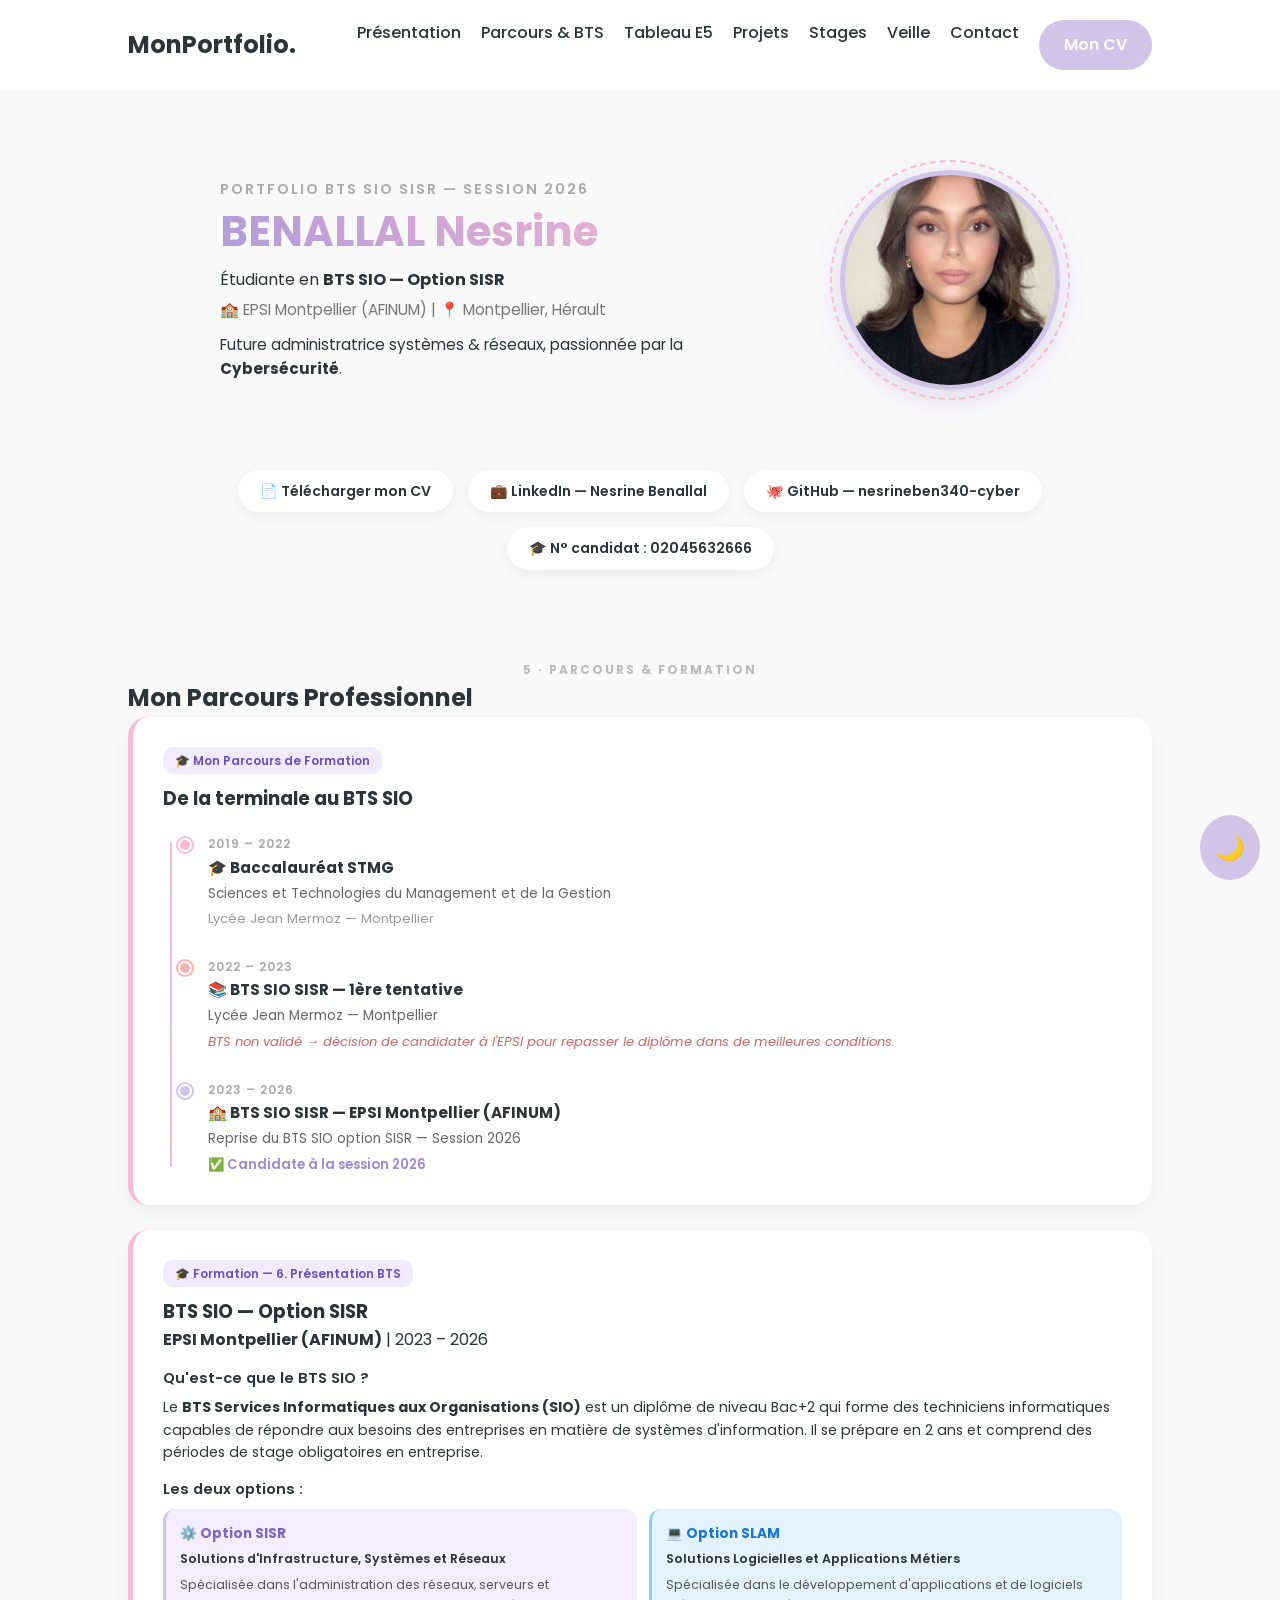
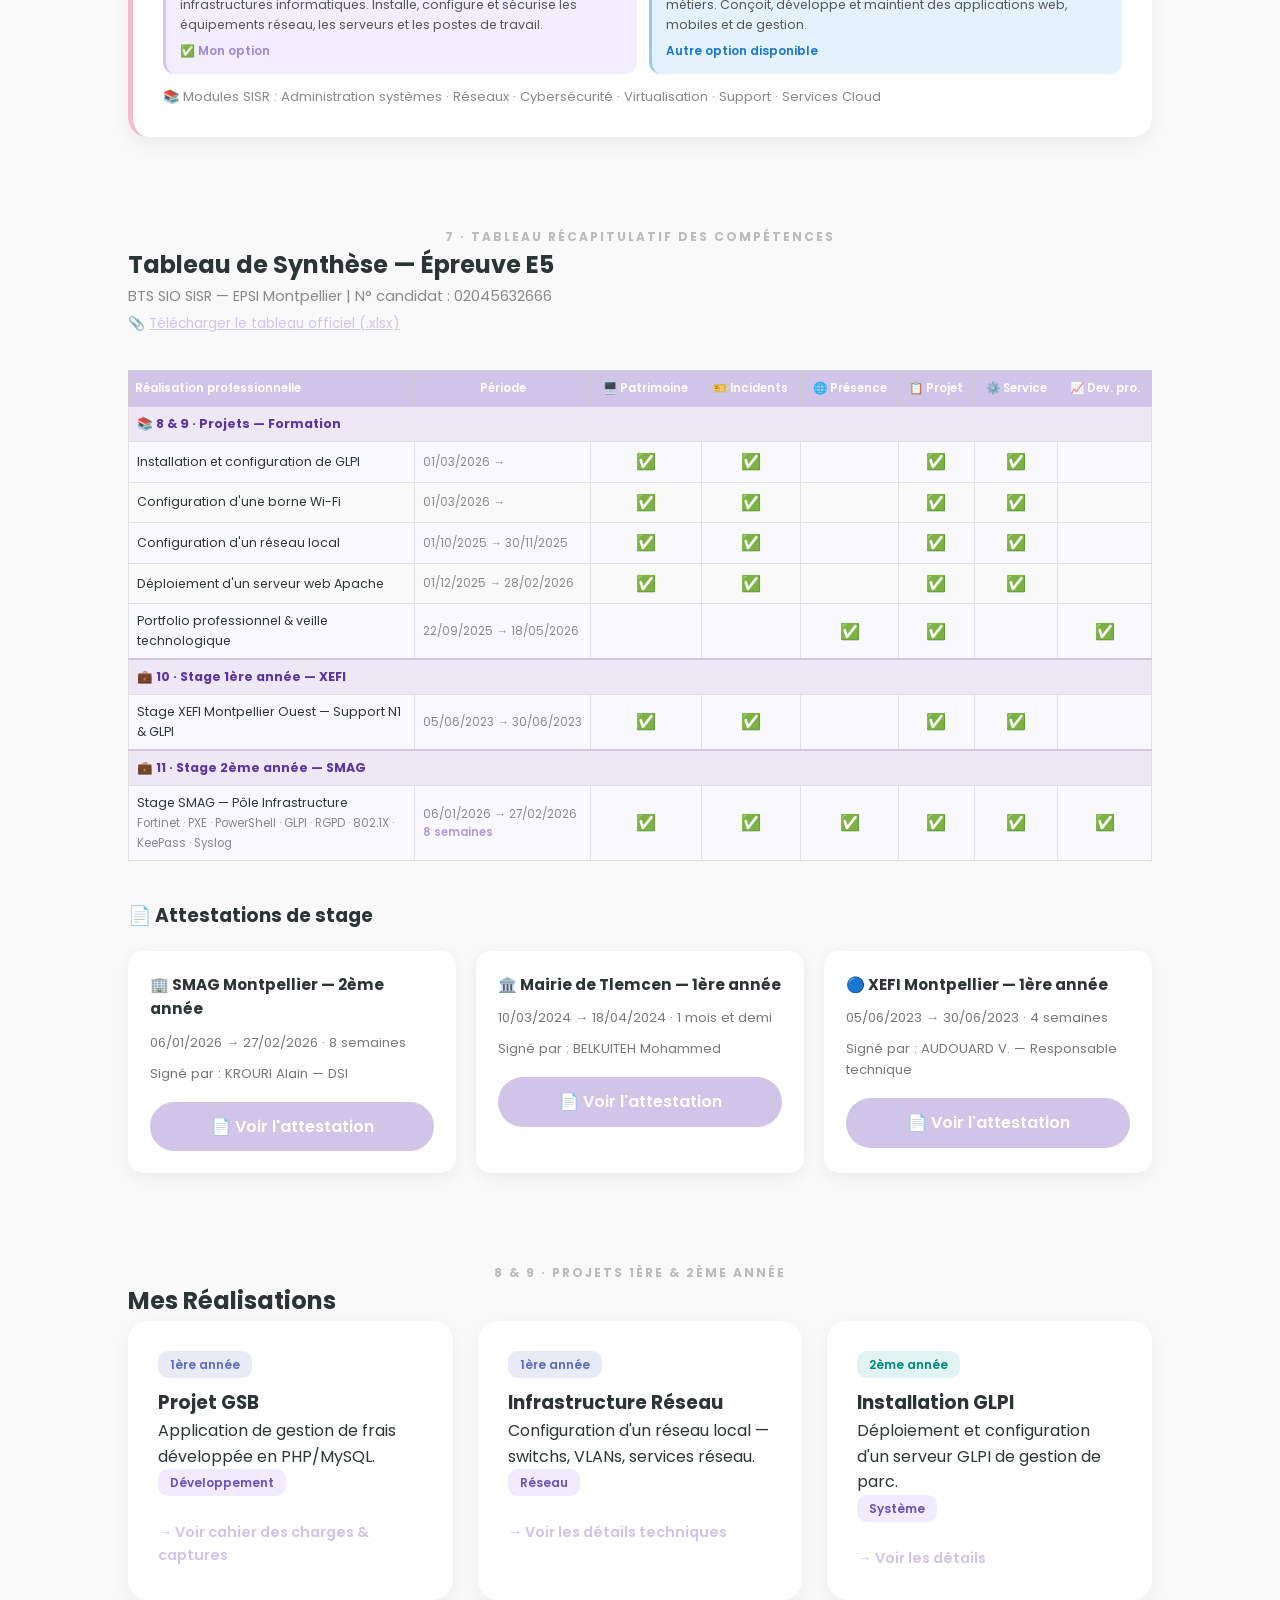
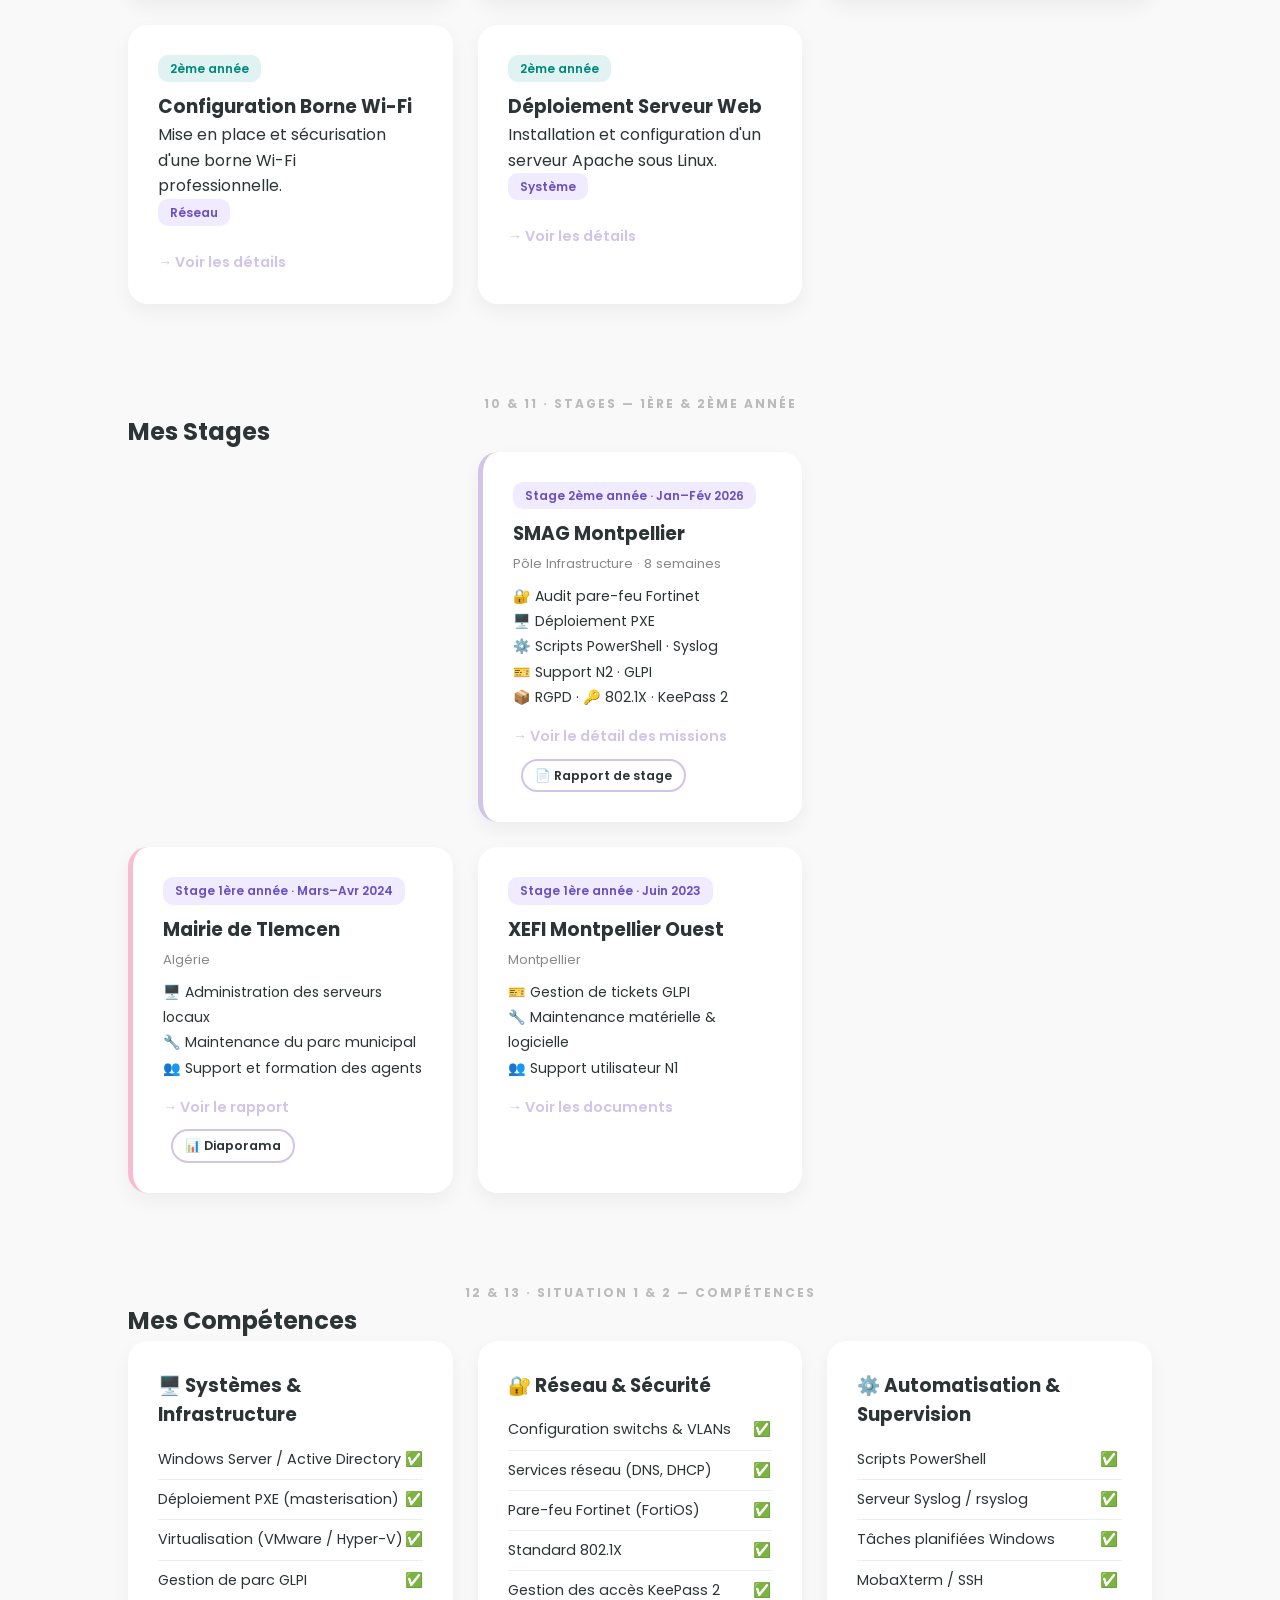
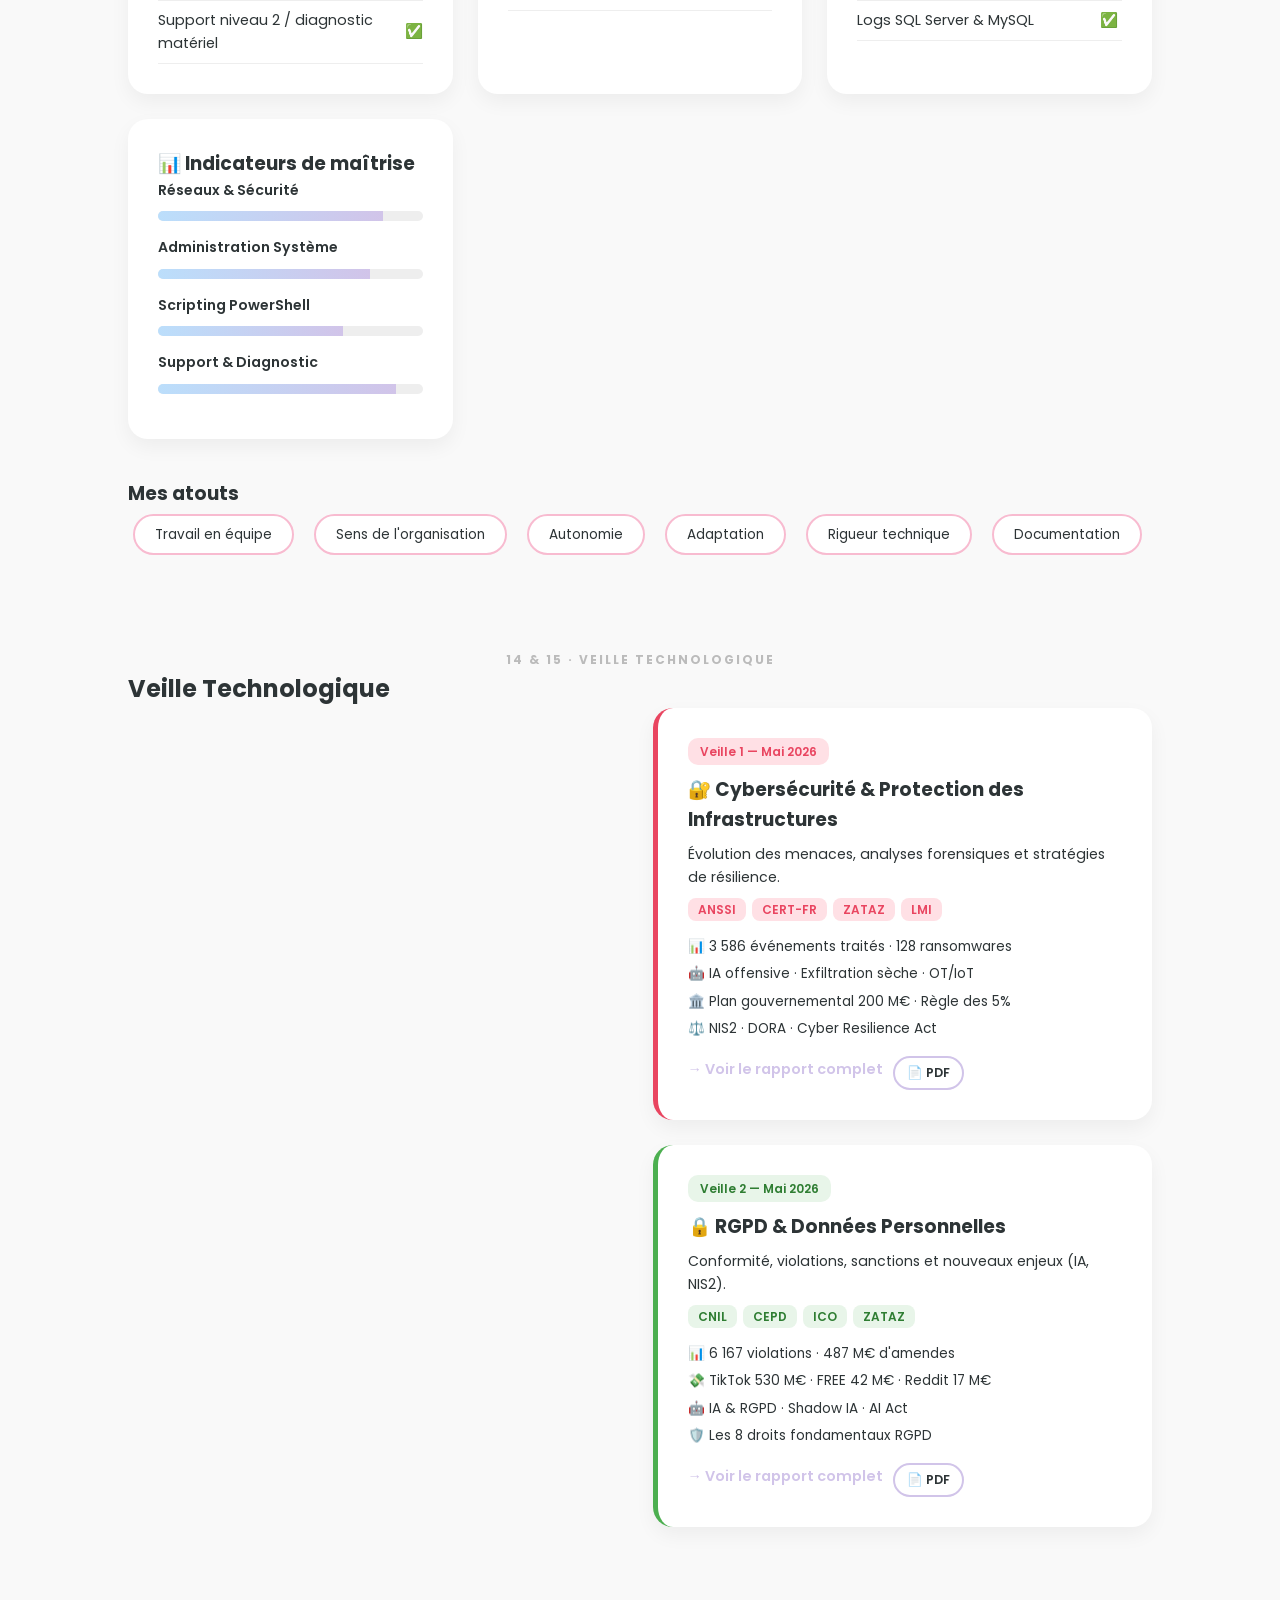
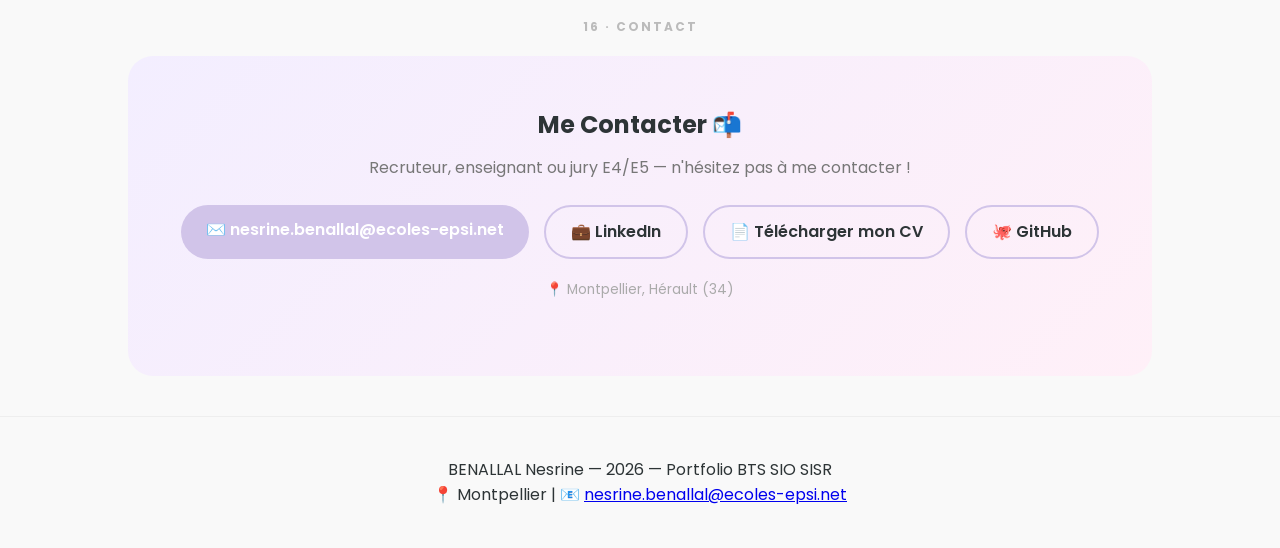
==== commit a7bef72d: "Update print statement from 'Hello' to 'Goodbye'" ====
--- a/index.html
+++ b/index.html
@@ -521,25 +521,58 @@
     <section id="veille" class="container">
         <div class="section-divider">14 & 15 · Veille Technologique</div>
         <h2>Veille Technologique</h2>
-        <div class="grid">
-            <div class="card">
-                <h3>📡 Veille 1 — Sources & Méthodes</h3>
-                <p>Thème : <strong>Cybersécurité</strong> — évolution des menaces et protection des infrastructures.</p>
-                <ul class="veille-list" style="list-style: none; margin-top: 12px;">
-                    <li>🔔 Google Alerts (mots-clés : ransomware, ANSSI, CVE…)</li>
-                    <li>📰 Le Monde Informatique & Zataz.com</li>
-                    <li>🔐 ANSSI — Agence Nationale de la Cybersécurité</li>
-                    <li>📡 Flux RSS hebdomadaires spécialisés</li>
-                </ul>
-            </div>
-            <div class="card">
-                <h3>📋 Veille 2 — Synthèse & Analyse</h3>
-                <p>Analyse approfondie des <strong>Ransomwares</strong> et de la <strong>double authentification (MFA)</strong>.</p>
-                <p style="margin-top: 10px; font-size: 0.9rem; color: #888;">
-                    Méthode : alertes automatiques + lecture hebdomadaire + tableau de synthèse mis à jour régulièrement.
-                </p>
-                <a href="documents/tableau-veille.pdf" target="_blank" class="btn-secondary" style="margin-top: 12px; display: inline-block;">📊 Ouvrir mon tableau de veille</a>
-            </div>
+        <div class="grid" style="grid-template-columns: repeat(2, 1fr);">
+
+            <!-- VEILLE 1 - CYBERSÉCURITÉ -->
+            <a href="veille-cybersecurite.html" class="card-link">
+                <div class="card" style="border-left: 5px solid #e94560;">
+                    <span class="tag" style="background:#ffe0e5; color:#e94560;">Veille 1 — Mai 2026</span>
+                    <h3>🔐 Cybersécurité & Protection des Infrastructures</h3>
+                    <p style="margin-top:8px; font-size:0.88rem;">Évolution des menaces, analyses forensiques et stratégies de résilience.</p>
+                    <div style="margin-top:10px; display:flex; flex-wrap:wrap; gap:6px;">
+                        <span style="background:#ffe0e5; color:#e94560; border-radius:8px; padding:2px 10px; font-size:0.75rem; font-weight:600;">ANSSI</span>
+                        <span style="background:#ffe0e5; color:#e94560; border-radius:8px; padding:2px 10px; font-size:0.75rem; font-weight:600;">CERT-FR</span>
+                        <span style="background:#ffe0e5; color:#e94560; border-radius:8px; padding:2px 10px; font-size:0.75rem; font-weight:600;">ZATAZ</span>
+                        <span style="background:#ffe0e5; color:#e94560; border-radius:8px; padding:2px 10px; font-size:0.75rem; font-weight:600;">LMI</span>
+                    </div>
+                    <ul style="list-style:none; margin-top:12px; font-size:0.85rem; line-height:2;">
+                        <li>📊 3 586 événements traités · 128 ransomwares</li>
+                        <li>🤖 IA offensive · Exfiltration sèche · OT/IoT</li>
+                        <li>🏛️ Plan gouvernemental 200 M€ · Règle des 5%</li>
+                        <li>⚖️ NIS2 · DORA · Cyber Resilience Act</li>
+                    </ul>
+                    <div style="display:flex; gap:10px; flex-wrap:wrap; margin-top:14px;">
+                        <span class="click-info" style="margin:0;">→ Voir le rapport complet</span>
+                        <a href="Veille_Cybersecurite_Mai2026_Complet.pdf" target="_blank" class="btn-secondary" style="font-size:0.78rem; padding:5px 12px;" onclick="event.stopPropagation();">📄 PDF</a>
+                    </div>
+                </div>
+            </a>
+
+            <!-- VEILLE 2 - RGPD -->
+            <a href="veille-rgpd.html" class="card-link">
+                <div class="card" style="border-left: 5px solid #4caf50;">
+                    <span class="tag" style="background:#e8f5e9; color:#2e7d32;">Veille 2 — Mai 2026</span>
+                    <h3>🔒 RGPD & Données Personnelles</h3>
+                    <p style="margin-top:8px; font-size:0.88rem;">Conformité, violations, sanctions et nouveaux enjeux (IA, NIS2).</p>
+                    <div style="margin-top:10px; display:flex; flex-wrap:wrap; gap:6px;">
+                        <span style="background:#e8f5e9; color:#2e7d32; border-radius:8px; padding:2px 10px; font-size:0.75rem; font-weight:600;">CNIL</span>
+                        <span style="background:#e8f5e9; color:#2e7d32; border-radius:8px; padding:2px 10px; font-size:0.75rem; font-weight:600;">CEPD</span>
+                        <span style="background:#e8f5e9; color:#2e7d32; border-radius:8px; padding:2px 10px; font-size:0.75rem; font-weight:600;">ICO</span>
+                        <span style="background:#e8f5e9; color:#2e7d32; border-radius:8px; padding:2px 10px; font-size:0.75rem; font-weight:600;">ZATAZ</span>
+                    </div>
+                    <ul style="list-style:none; margin-top:12px; font-size:0.85rem; line-height:2;">
+                        <li>📊 6 167 violations · 487 M€ d'amendes</li>
+                        <li>💸 TikTok 530 M€ · FREE 42 M€ · Reddit 17 M€</li>
+                        <li>🤖 IA & RGPD · Shadow IA · AI Act</li>
+                        <li>🛡️ Les 8 droits fondamentaux RGPD</li>
+                    </ul>
+                    <div style="display:flex; gap:10px; flex-wrap:wrap; margin-top:14px;">
+                        <span class="click-info" style="margin:0;">→ Voir le rapport complet</span>
+                        <a href="Veille_RGPD_Mai2026_Complet.pdf" target="_blank" class="btn-secondary" style="font-size:0.78rem; padding:5px 12px;" onclick="event.stopPropagation();">📄 PDF</a>
+                    </div>
+                </div>
+            </a>
+
         </div>
     </section>
 
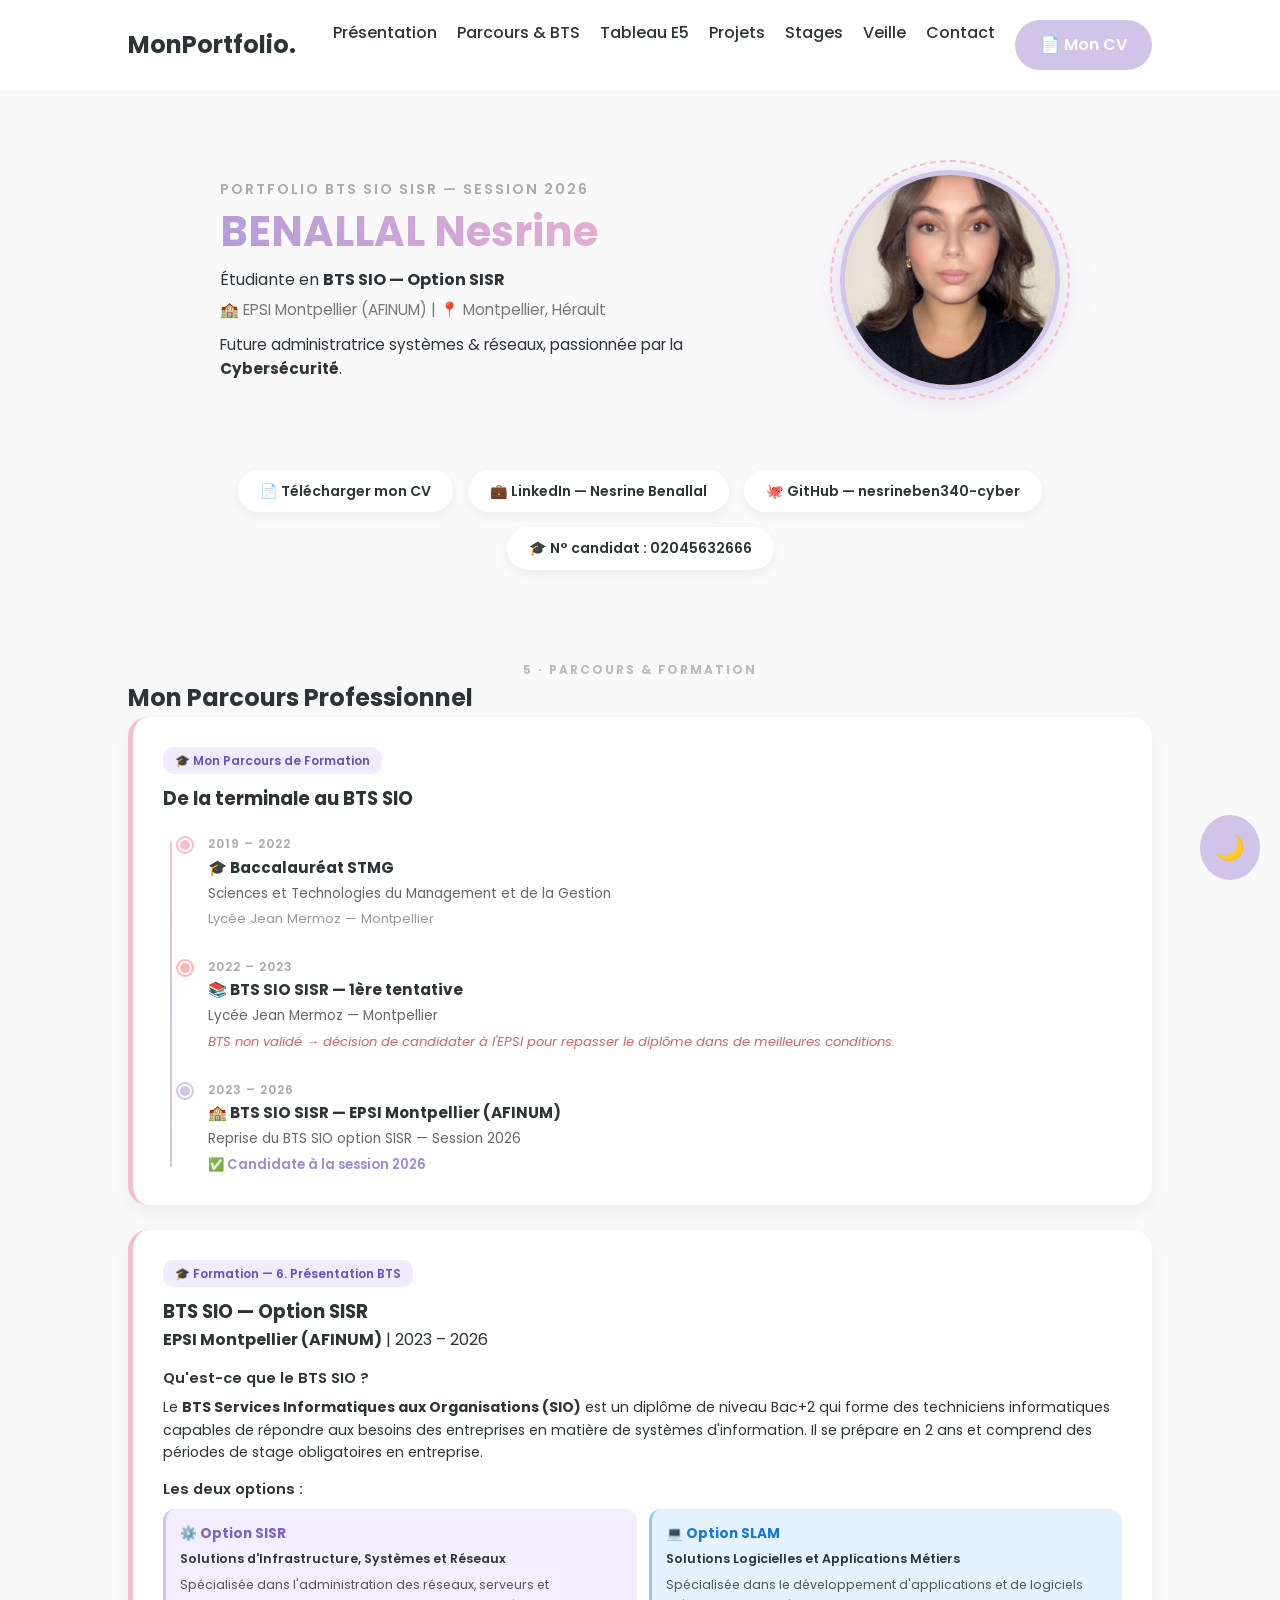
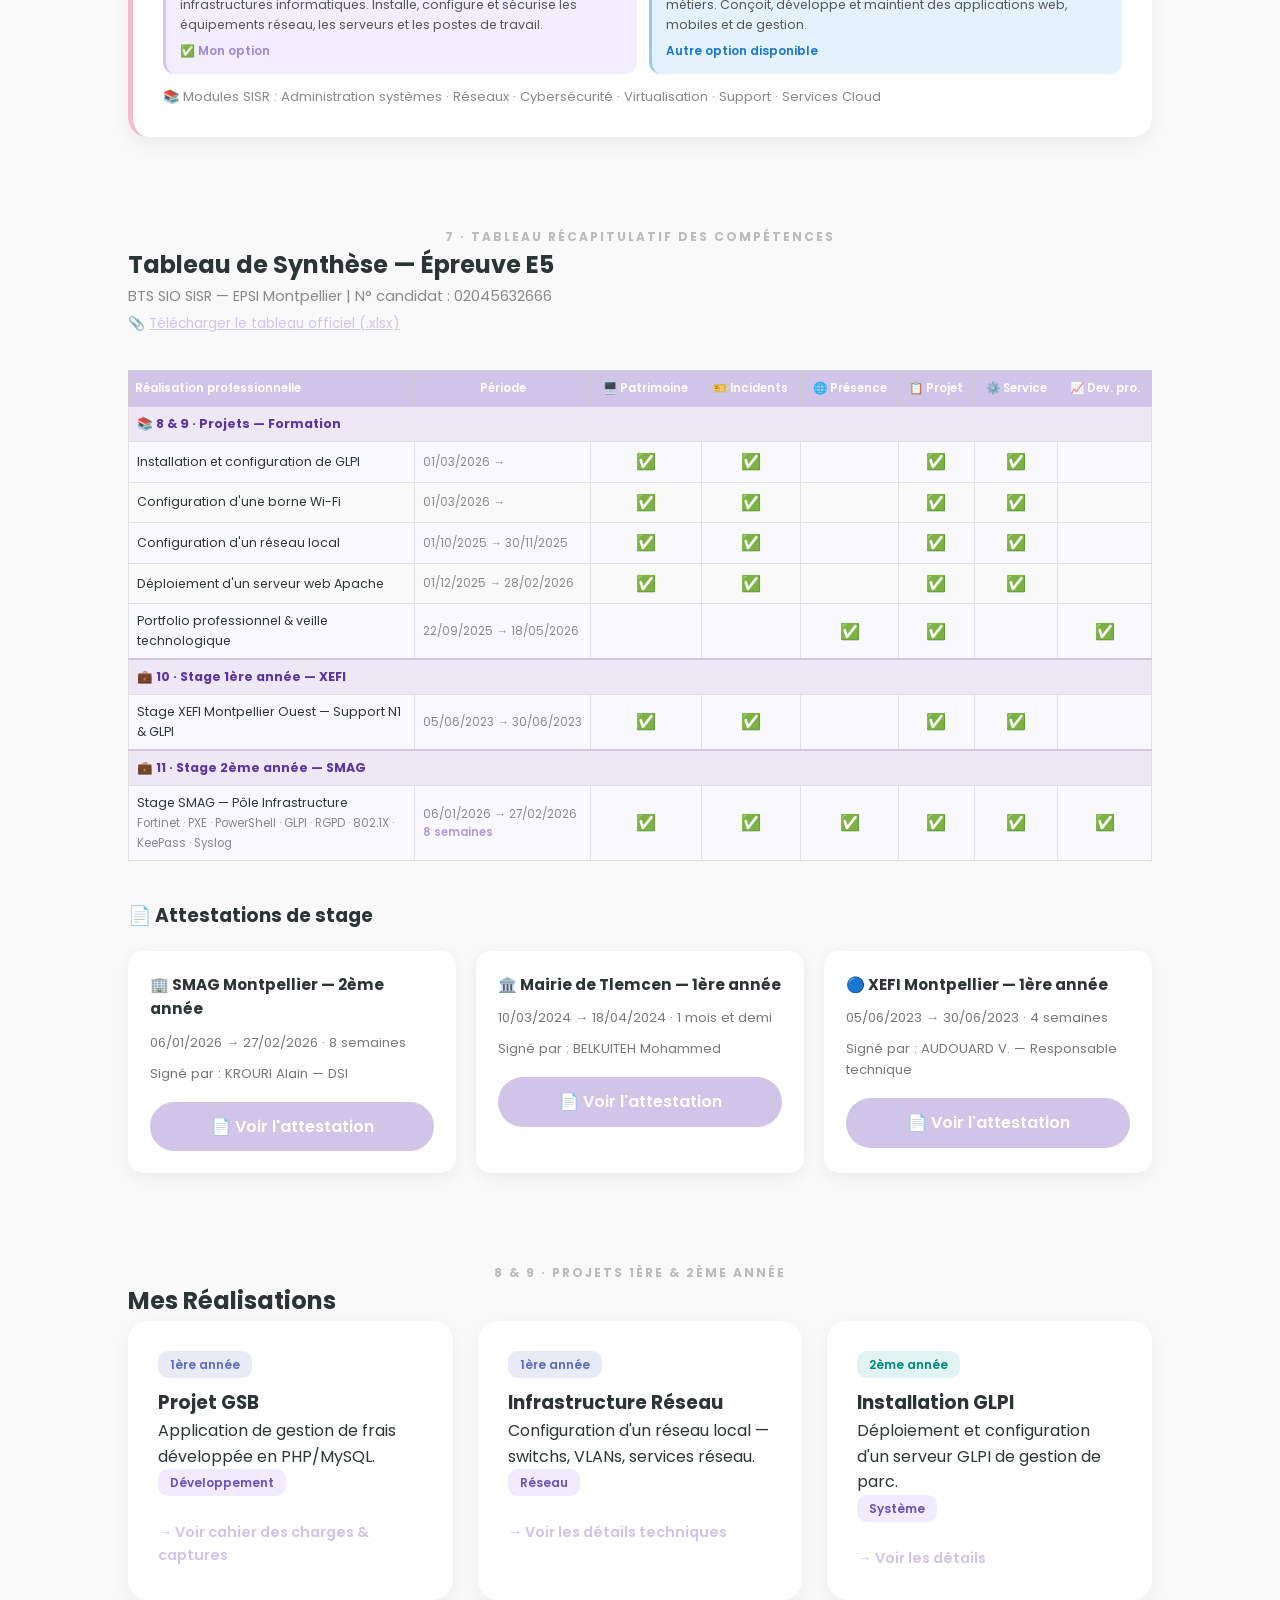
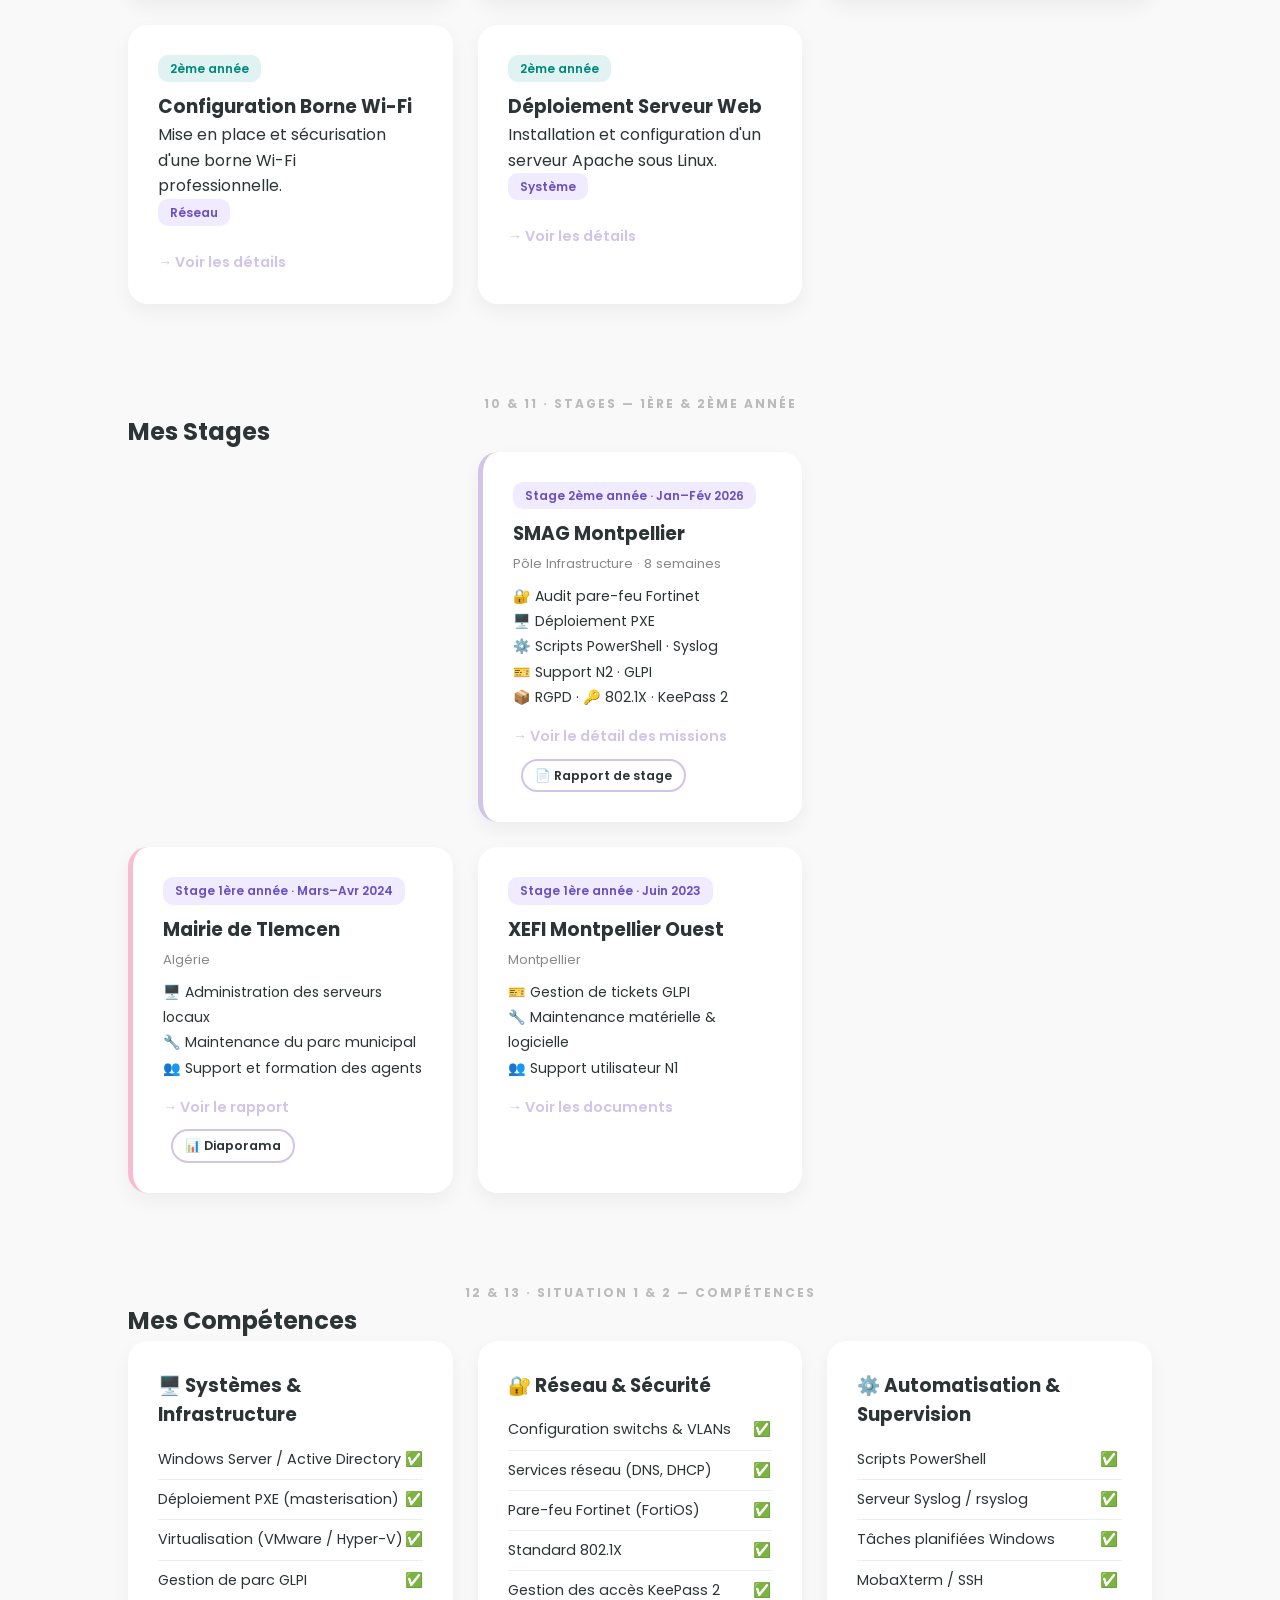
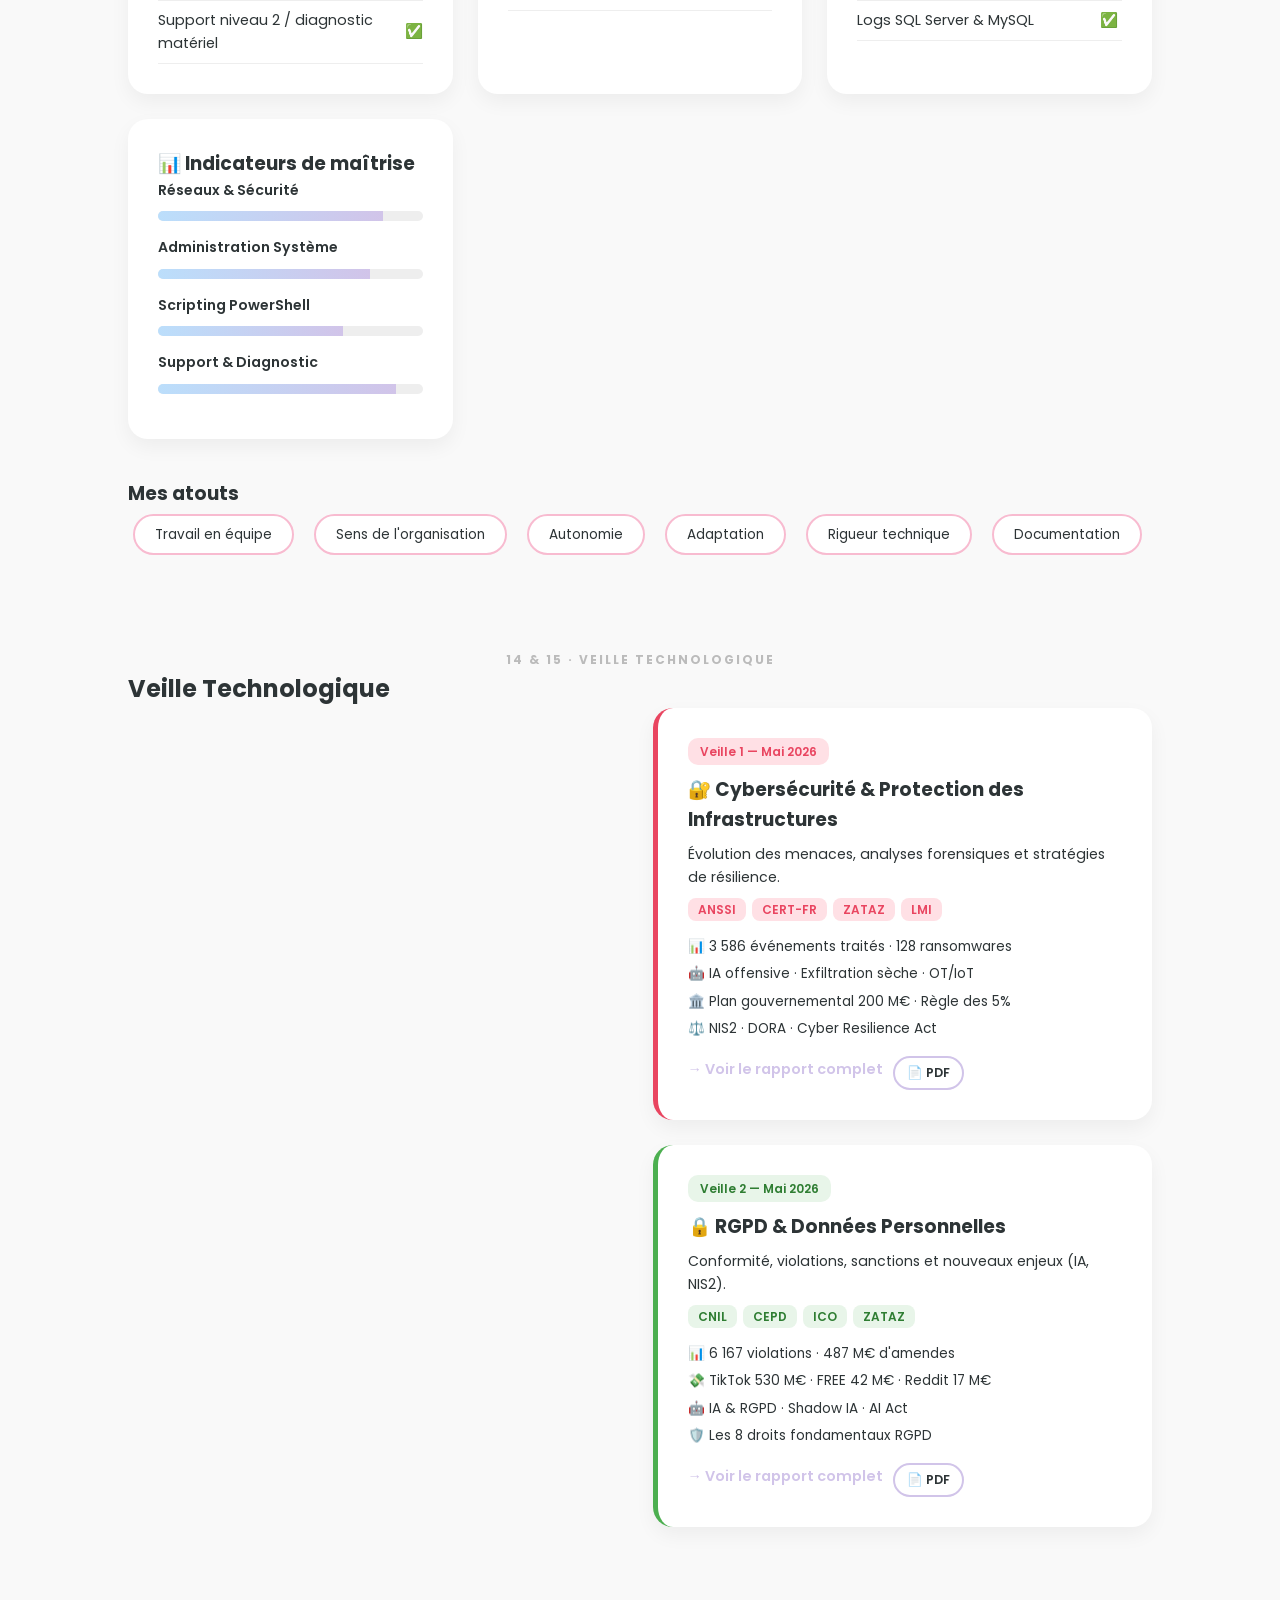
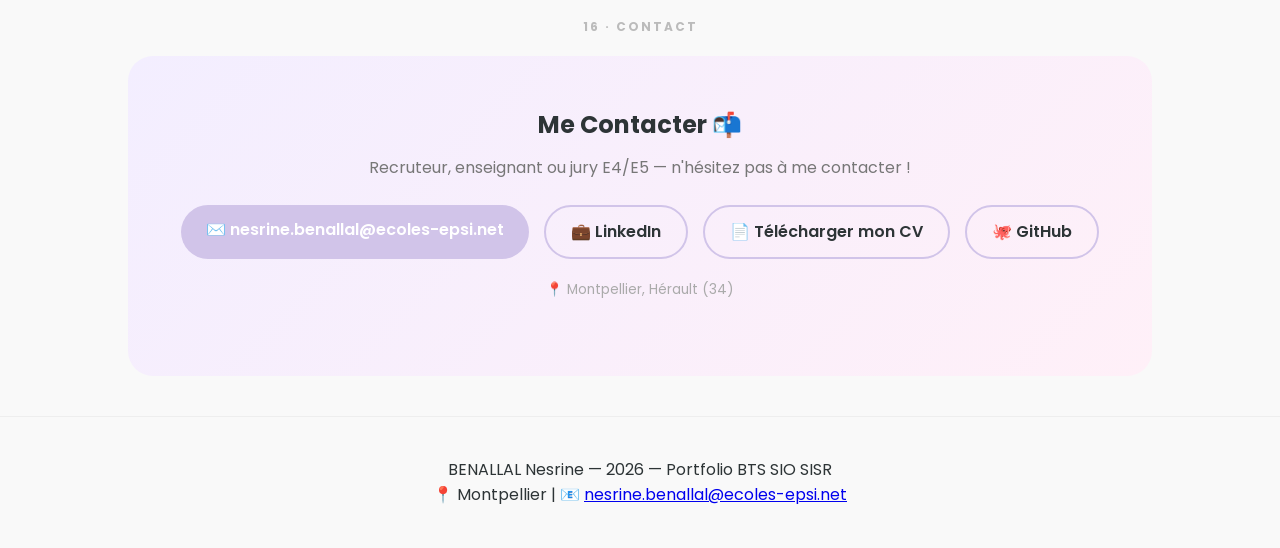
==== commit ae2a399d: "Update index.html" ====
--- a/index.html
+++ b/index.html
@@ -120,7 +120,7 @@
             <li><a href="#stages">Stages</a></li>
             <li><a href="#veille">Veille</a></li>
             <li><a href="#contact">Contact</a></li>
-            <li><a href="CV Benallal Nesrine.pdf" download class="btn-cv">Mon CV</a></li>
+            <li><a href="CV Benallal Nesrine.pdf" download class="btn-cv">📄 Mon CV</a></li>
         </ul>
     </nav>
 
@@ -521,7 +521,7 @@
     <section id="veille" class="container">
         <div class="section-divider">14 & 15 · Veille Technologique</div>
         <h2>Veille Technologique</h2>
-        <div class="grid" style="grid-template-columns: repeat(2, 1fr);">
+        <div class="grid" style="grid-template-columns: 1fr 1fr;">
 
             <!-- VEILLE 1 - CYBERSÉCURITÉ -->
             <a href="veille-cybersecurite.html" class="card-link">
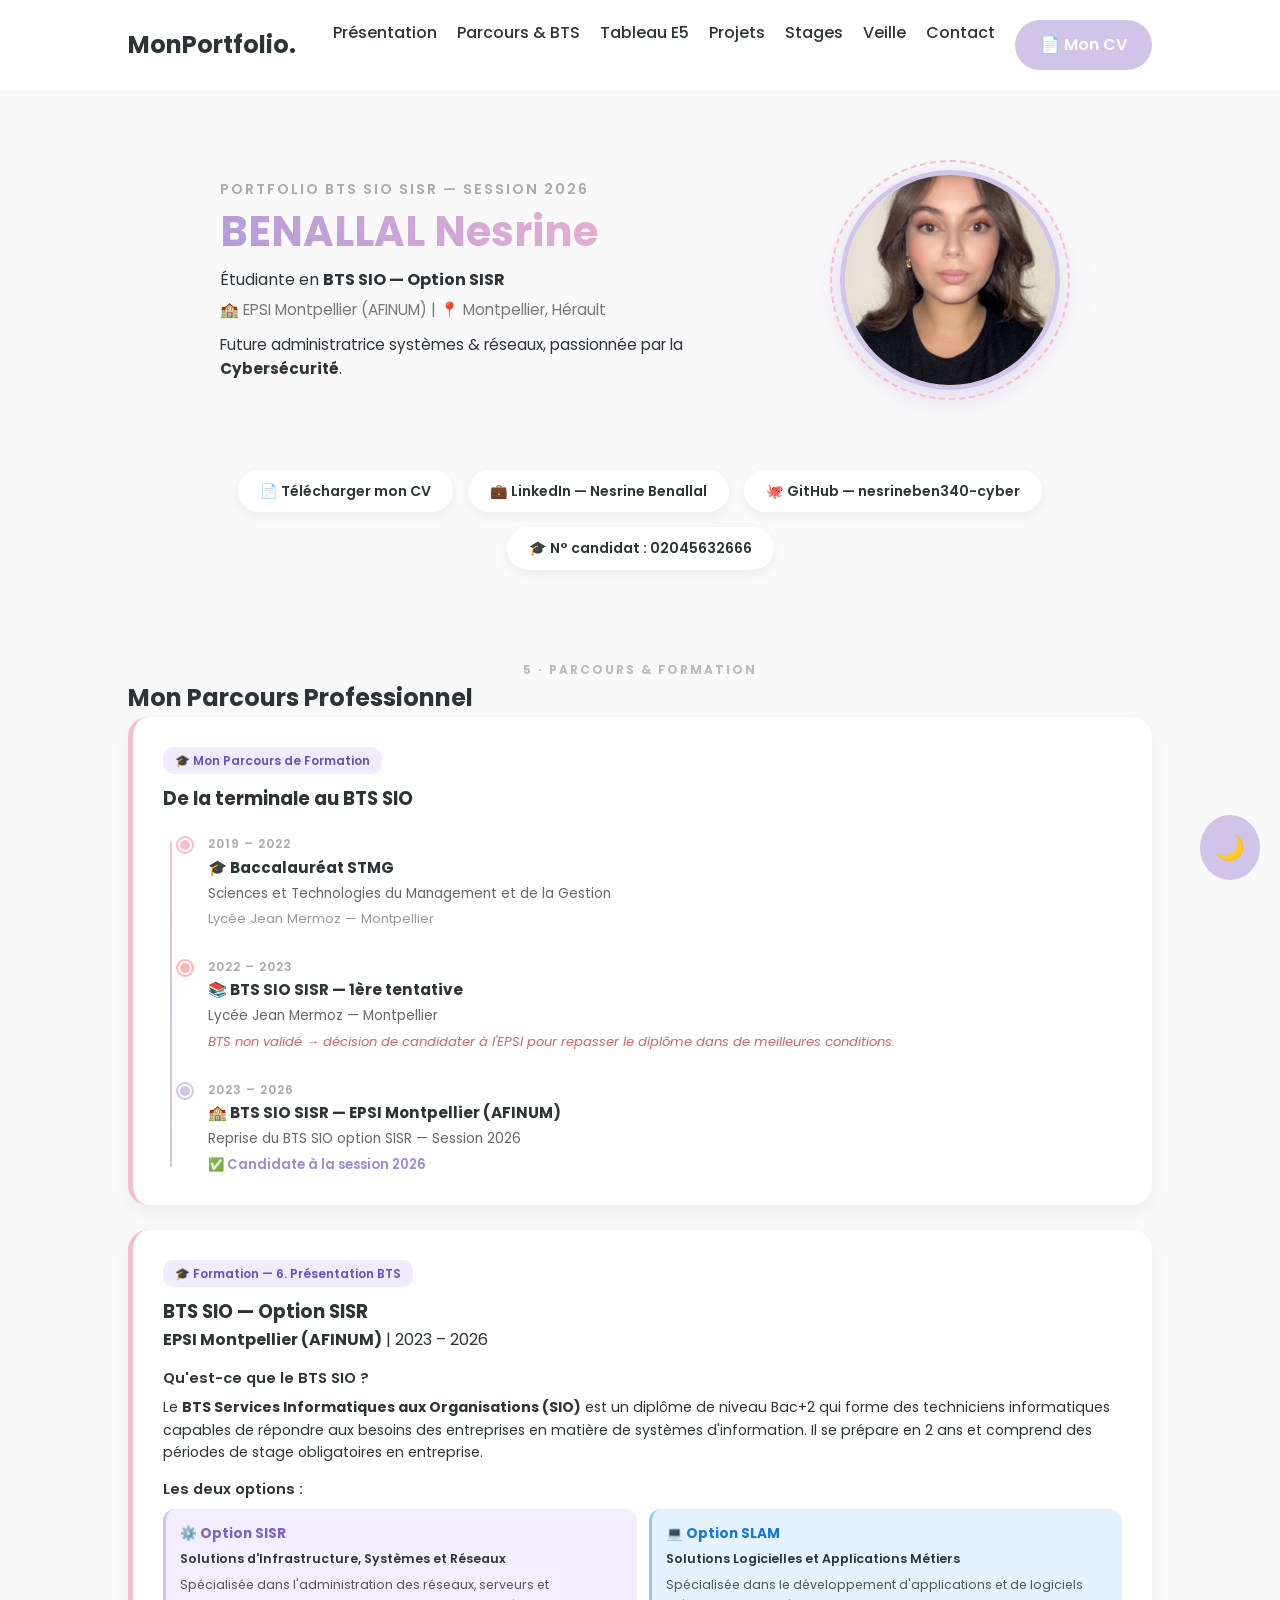
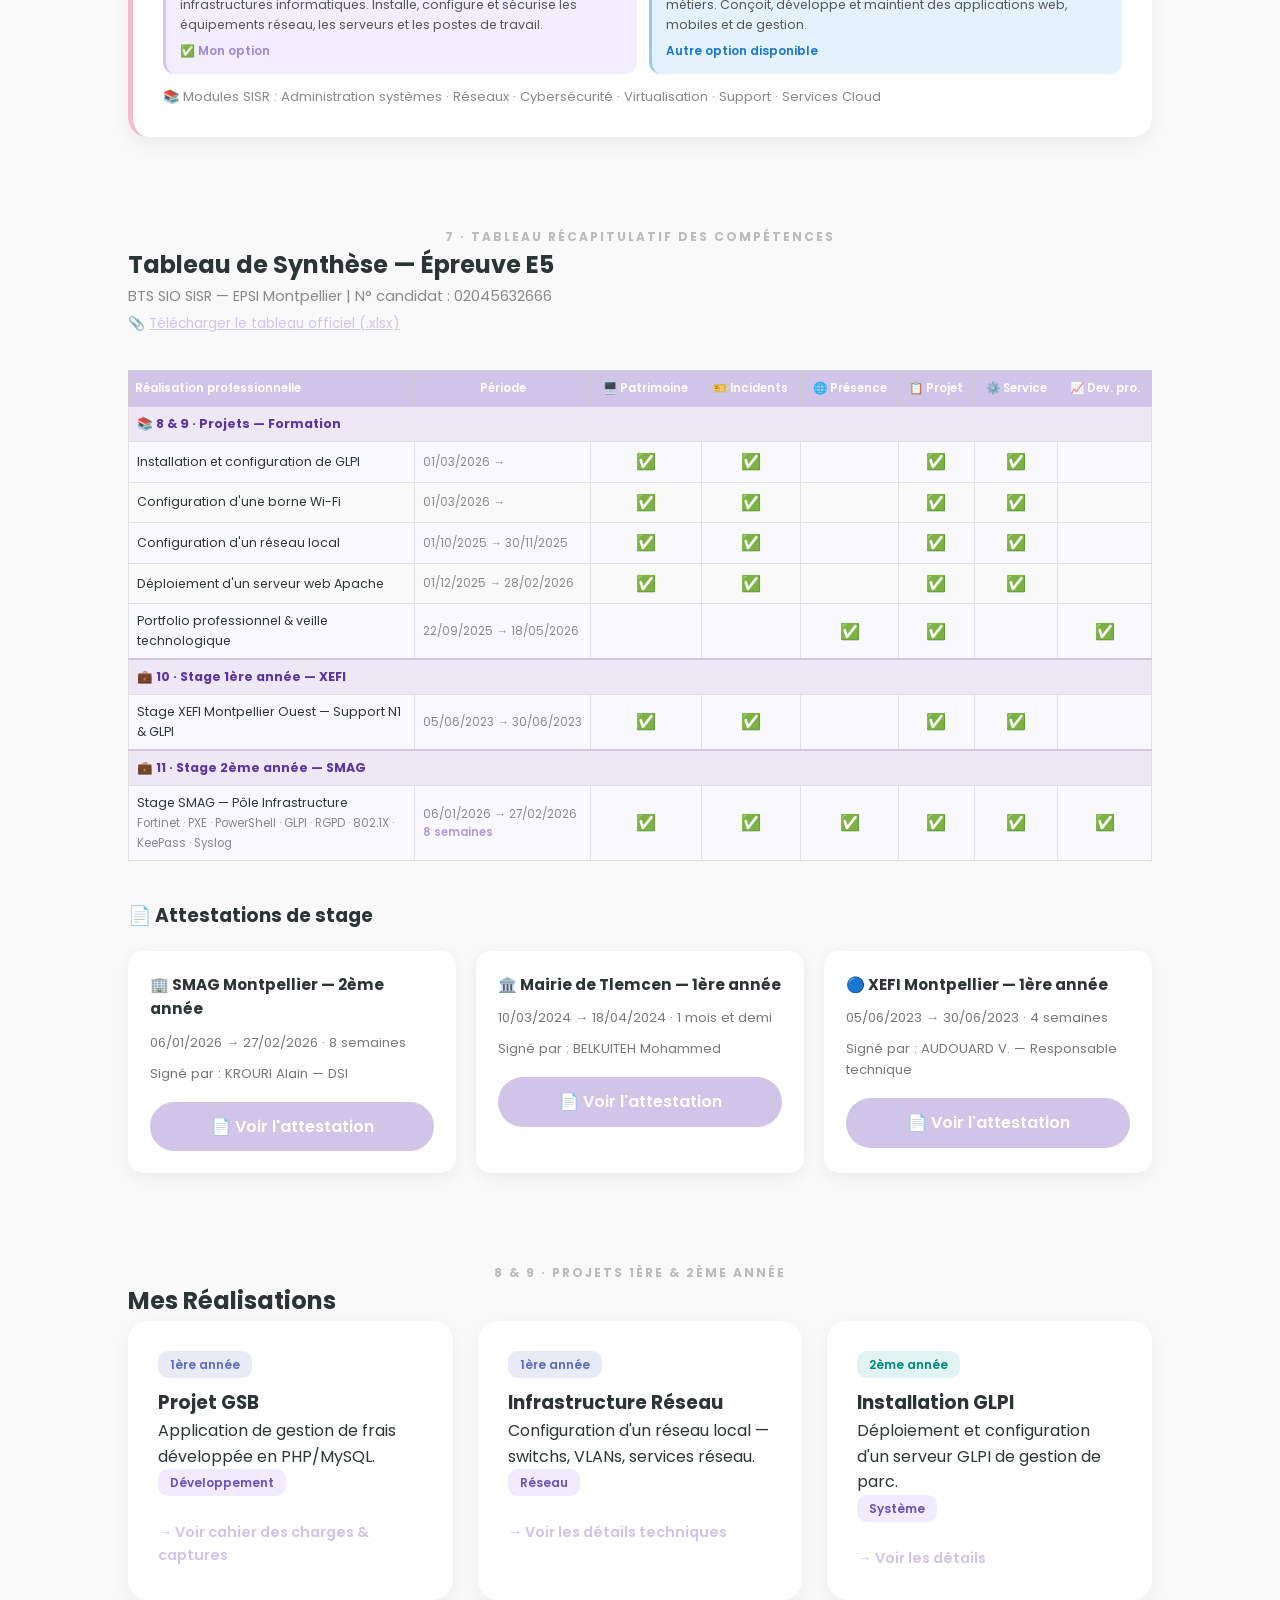
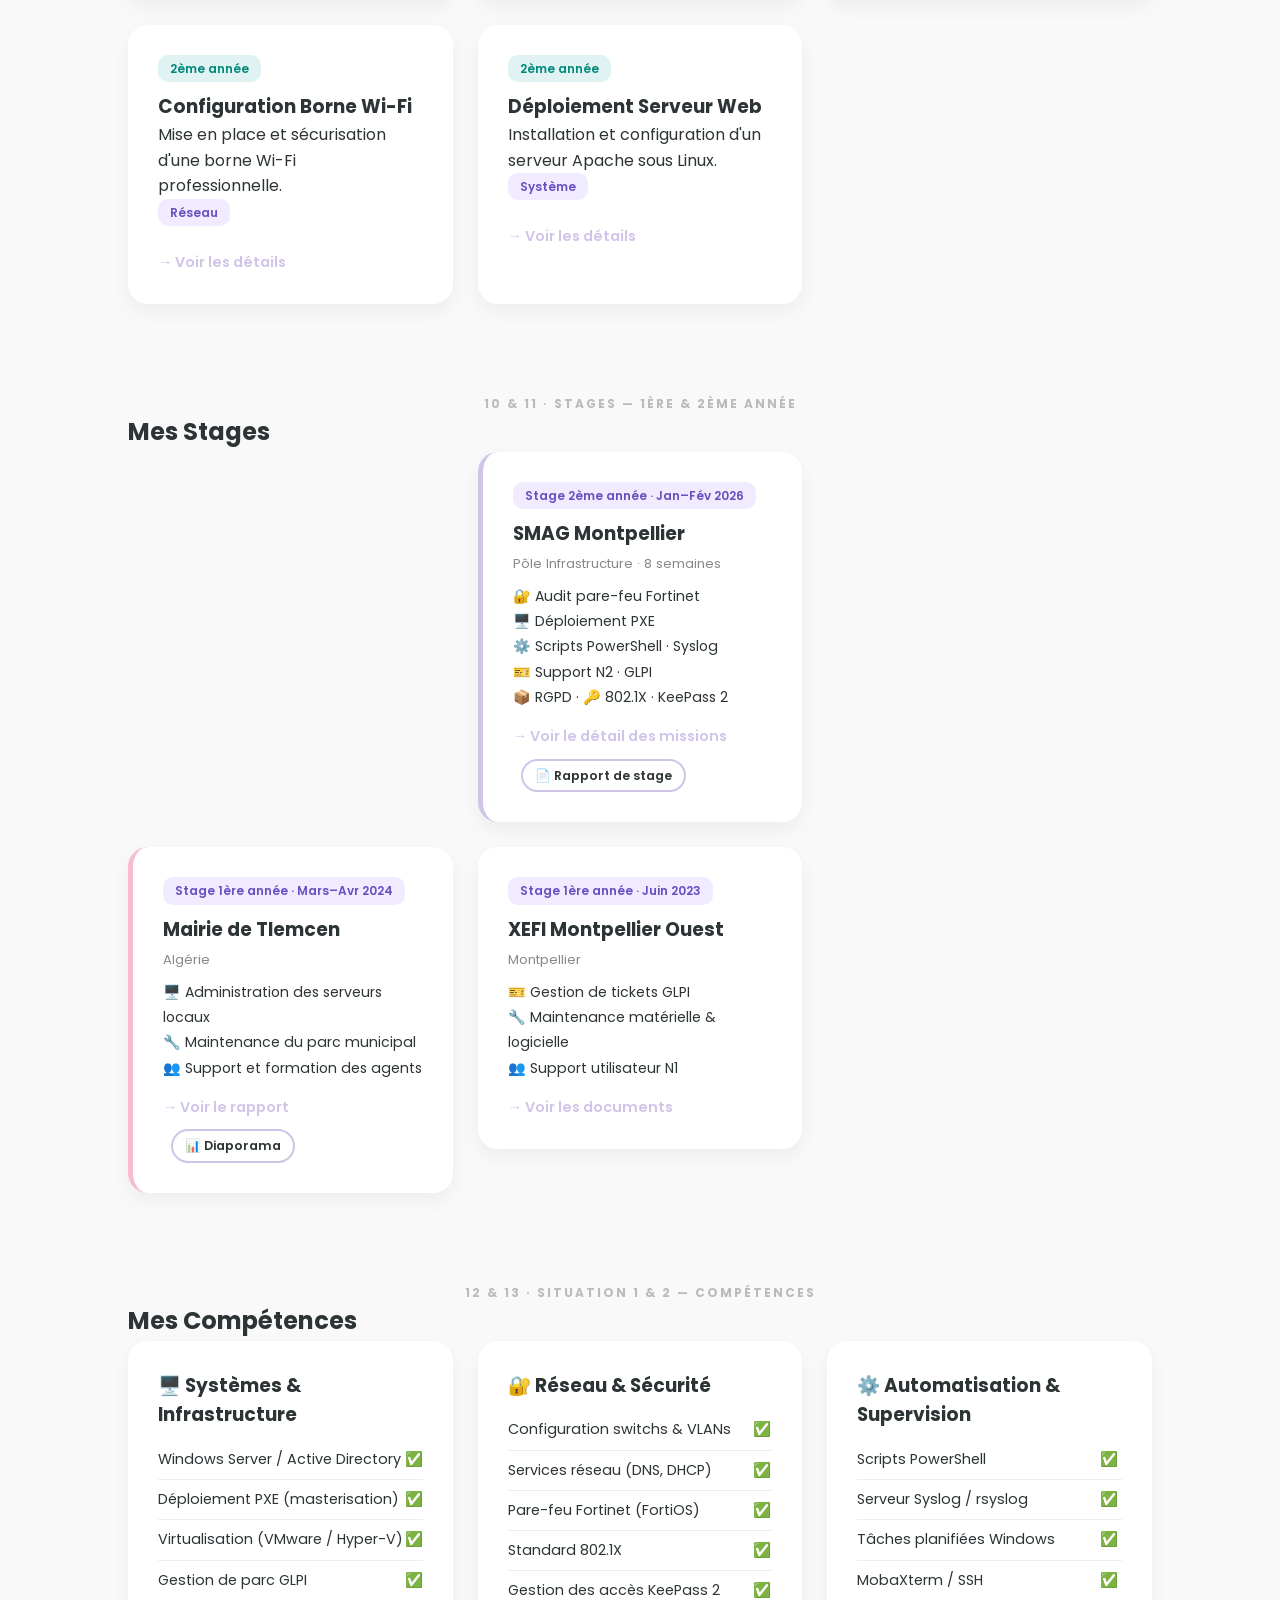
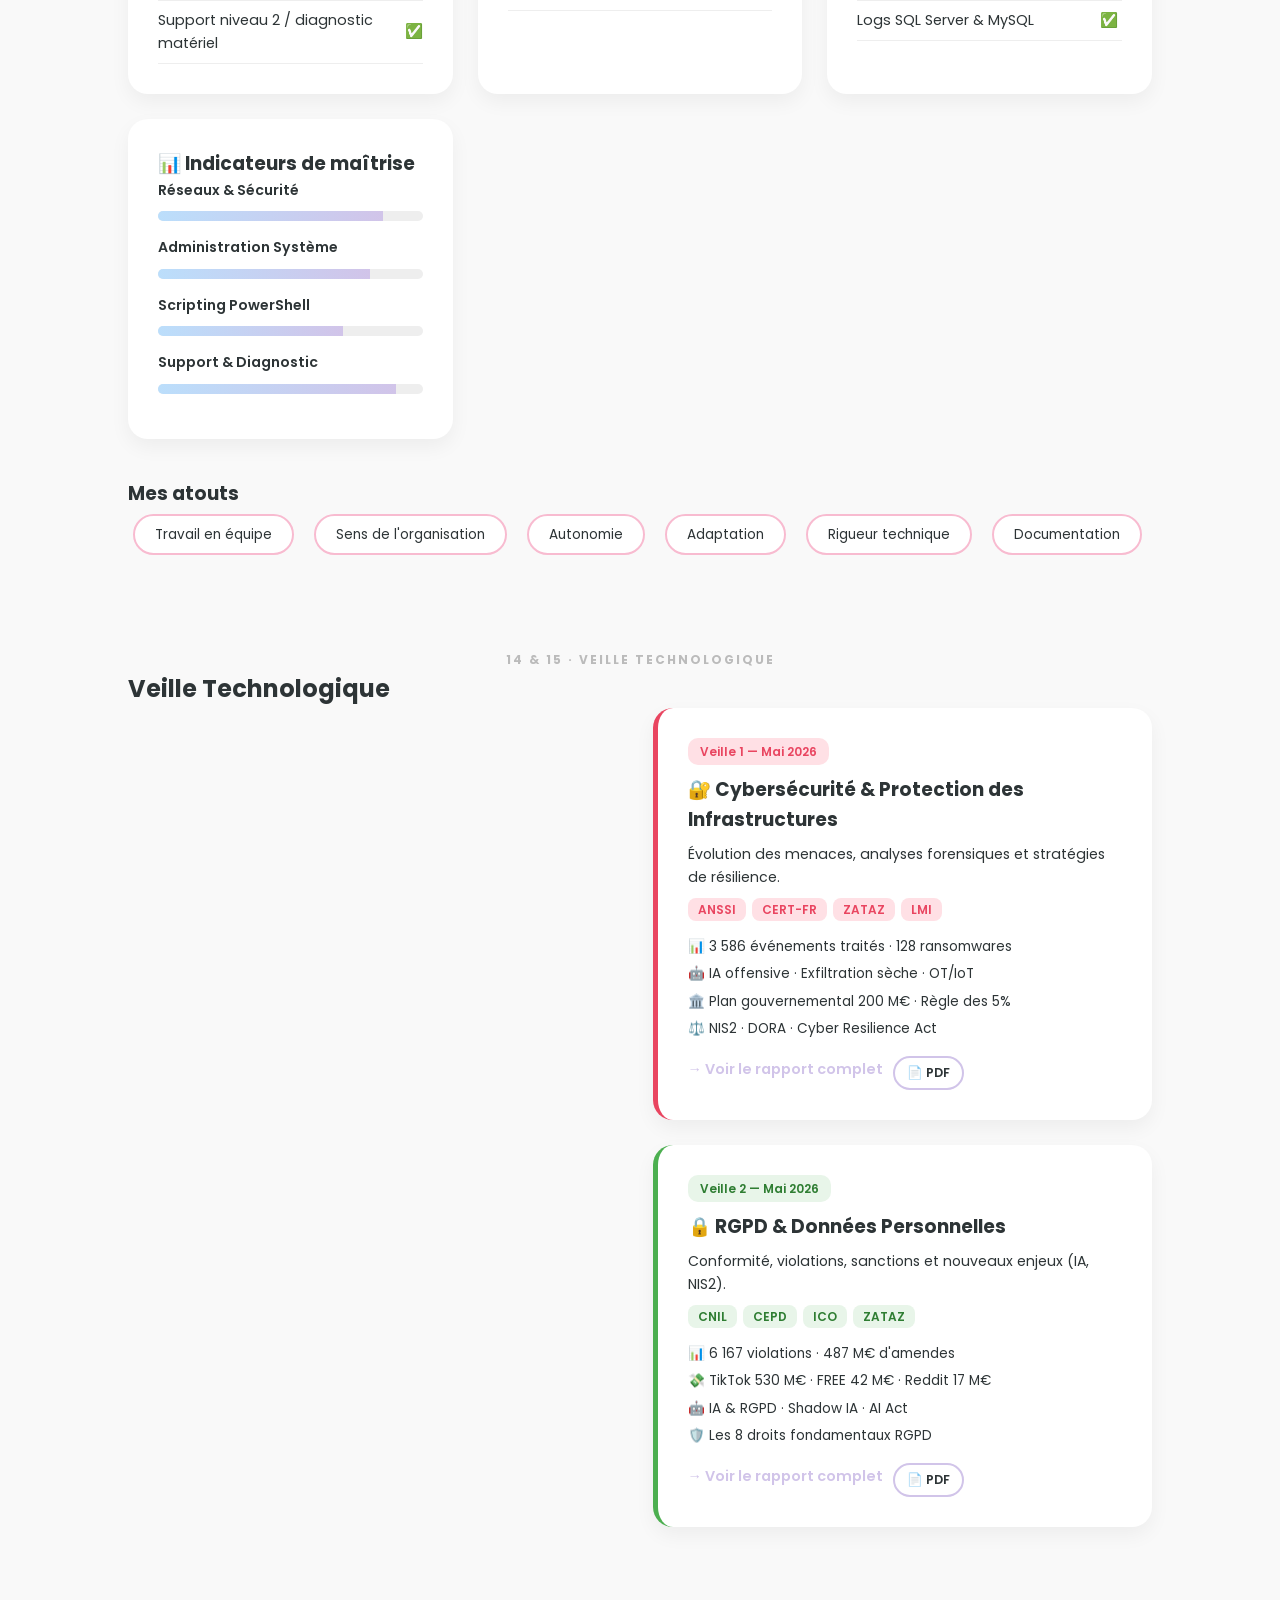
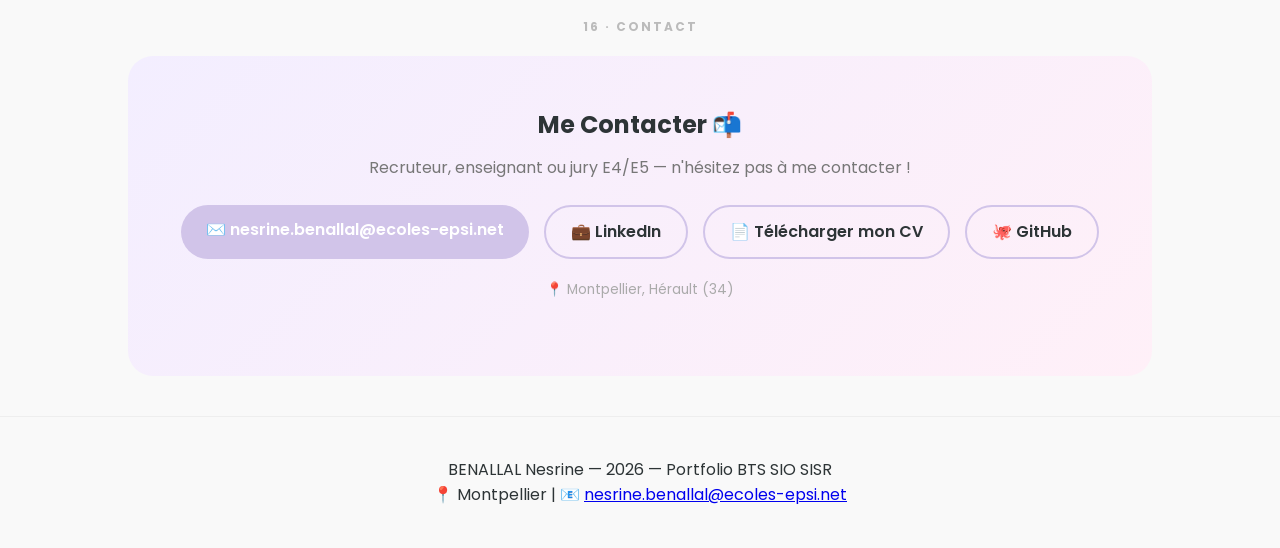
==== commit 98ad7588: "Update index.html" ====
--- a/index.html
+++ b/index.html
@@ -387,10 +387,10 @@
     </section>
 
     <!-- ===== 10 & 11. STAGES DÉTAILLÉS ===== -->
-        <section id="stages" class="container">
+        <section id="stages" class="container" style="overflow: visible;">
         <div class="section-divider">10 & 11 · Stages — 1ère & 2ème année</div>
         <h2>Mes Stages</h2>
-        <div class="grid" style="grid-template-columns: repeat(3, 1fr); align-items: stretch;">
+        <div class="grid" style="grid-template-columns: repeat(3, 1fr); align-items: start; width: 100%;">
 
             <!-- SMAG - 2ème année -->
             <a href="stage-smag.html" class="card-link">
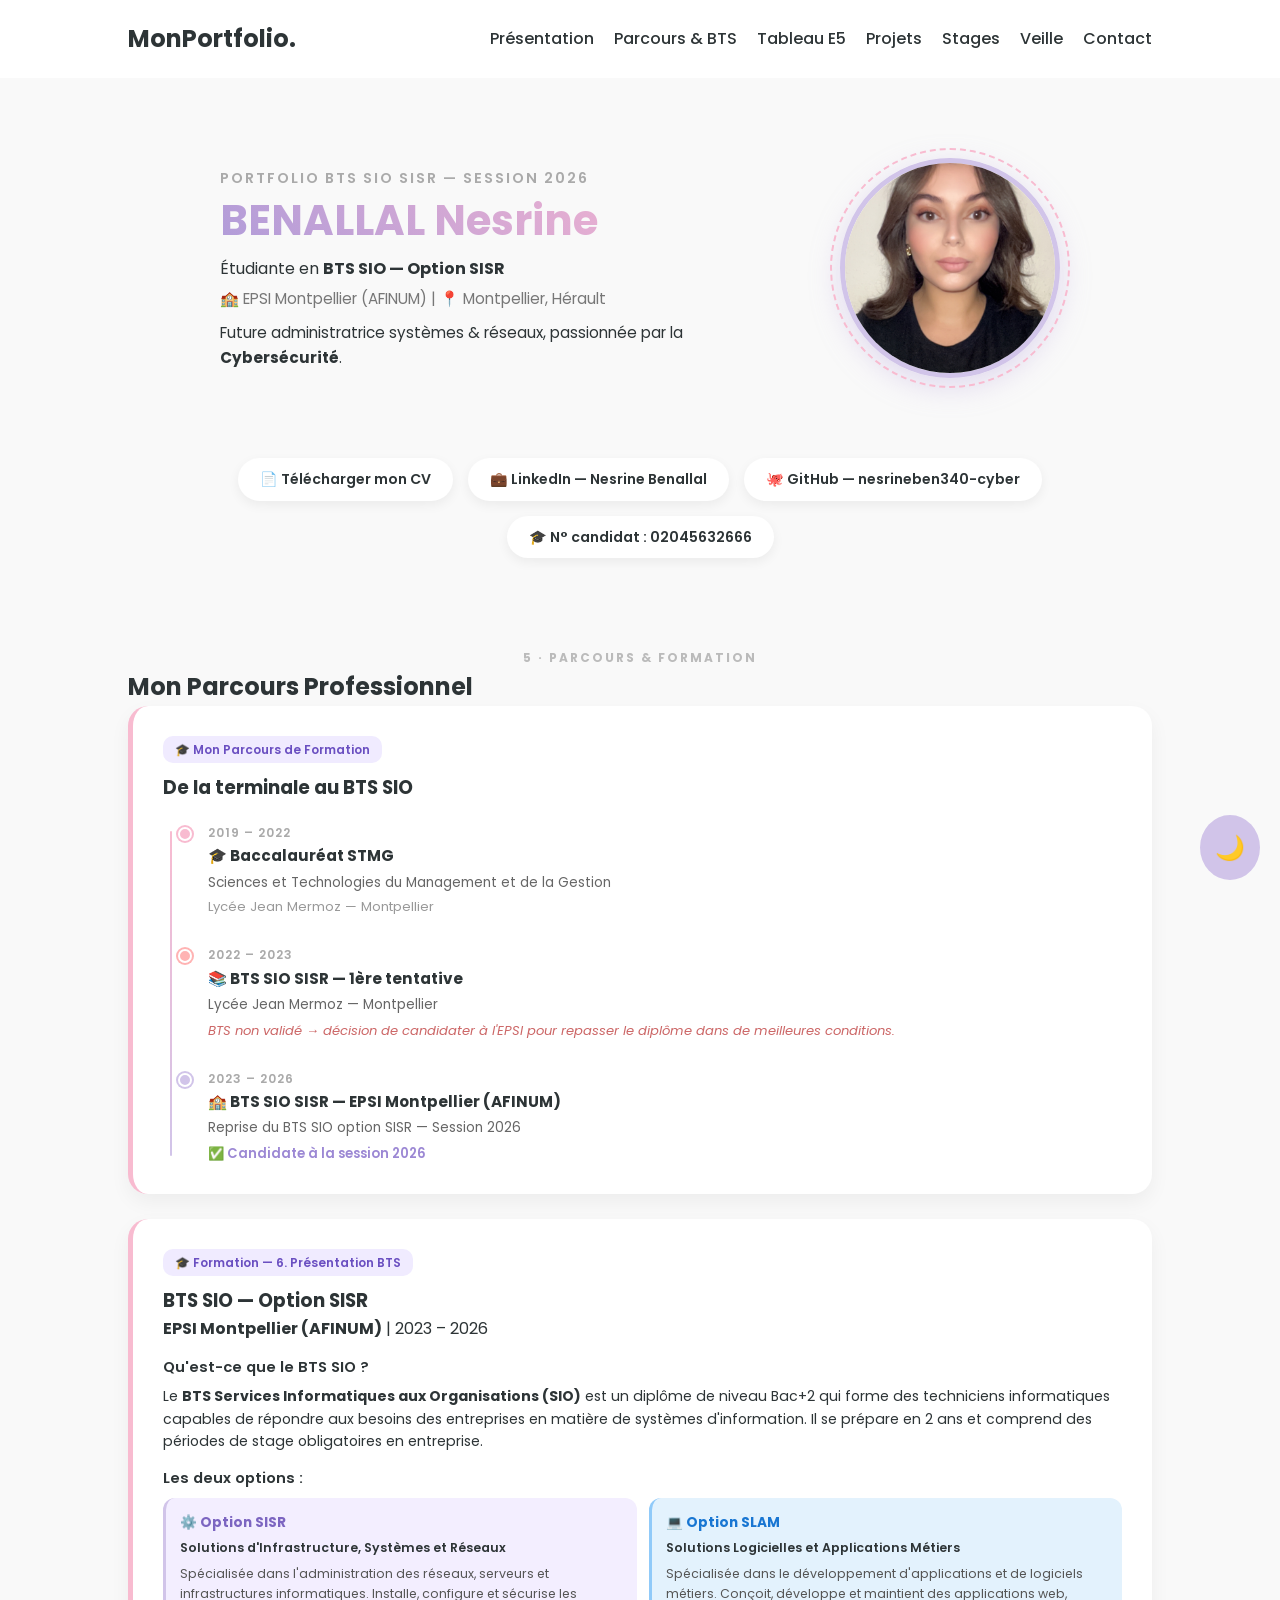
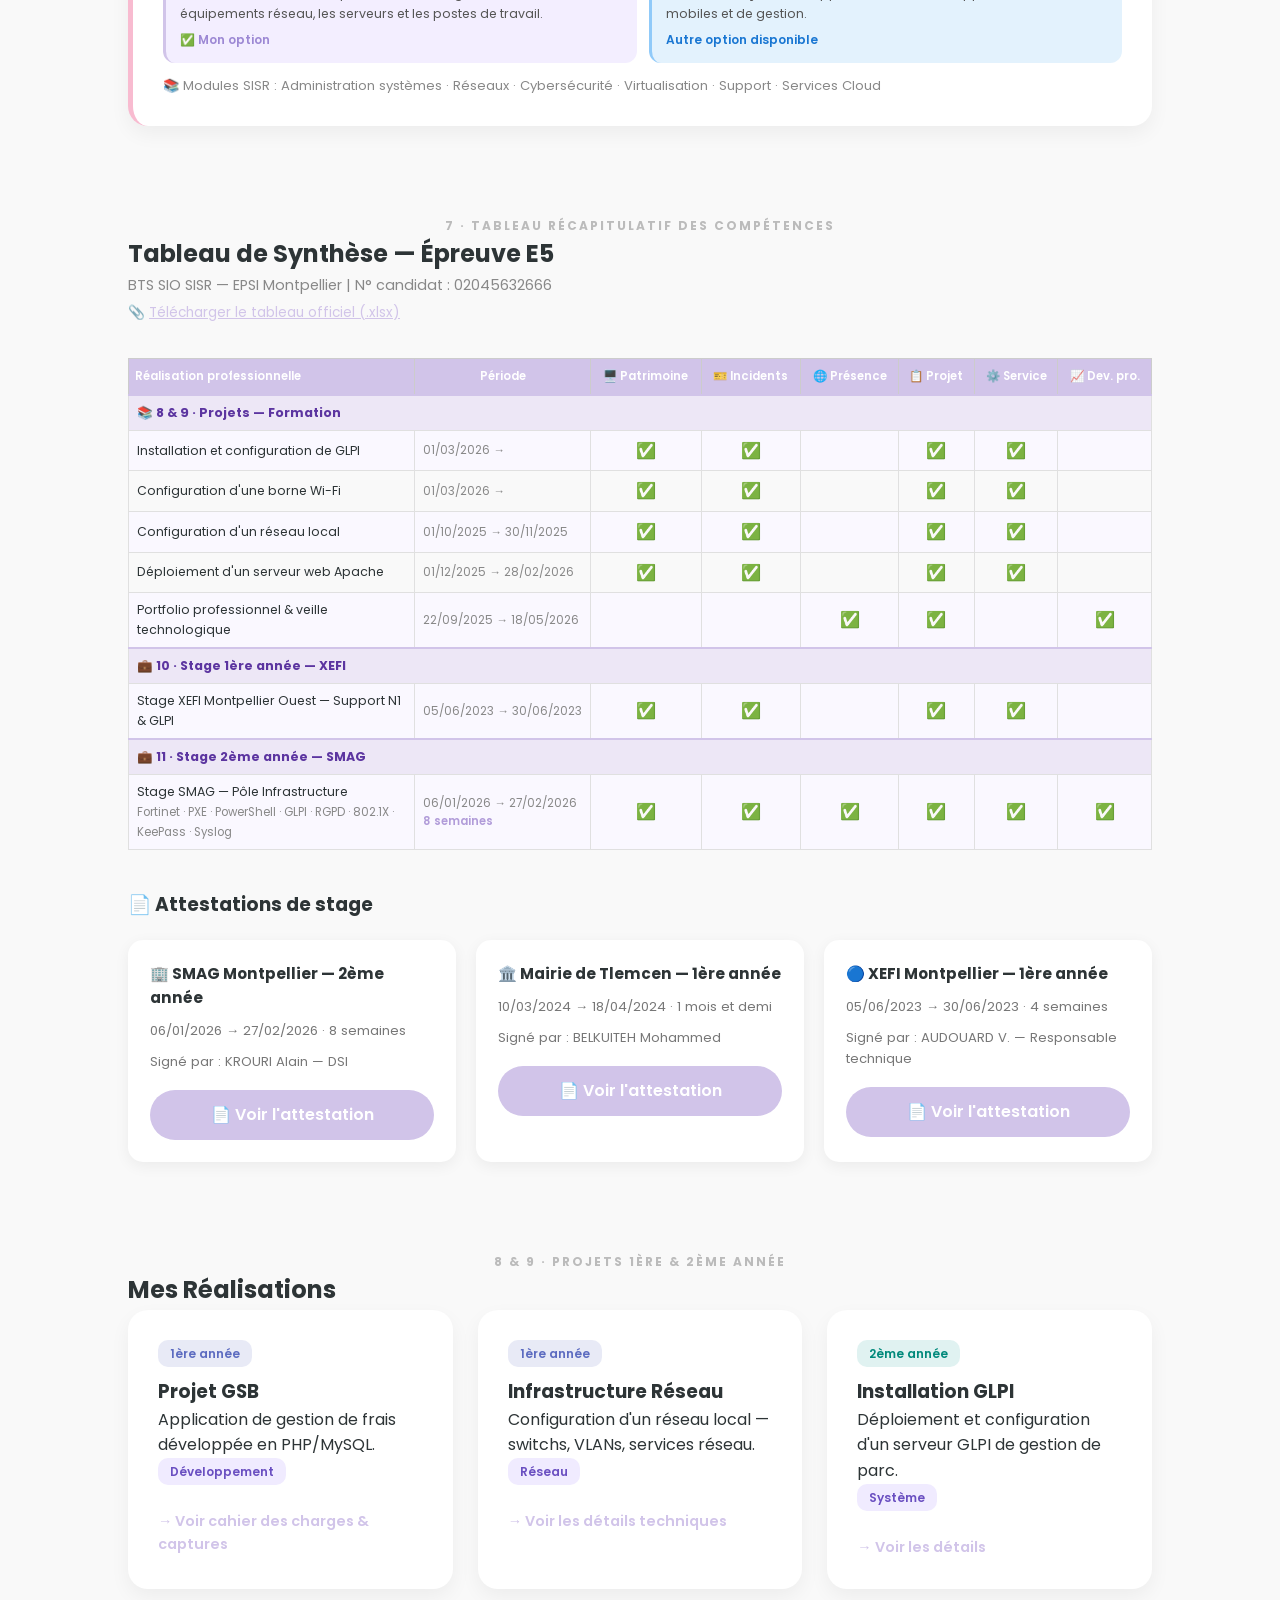
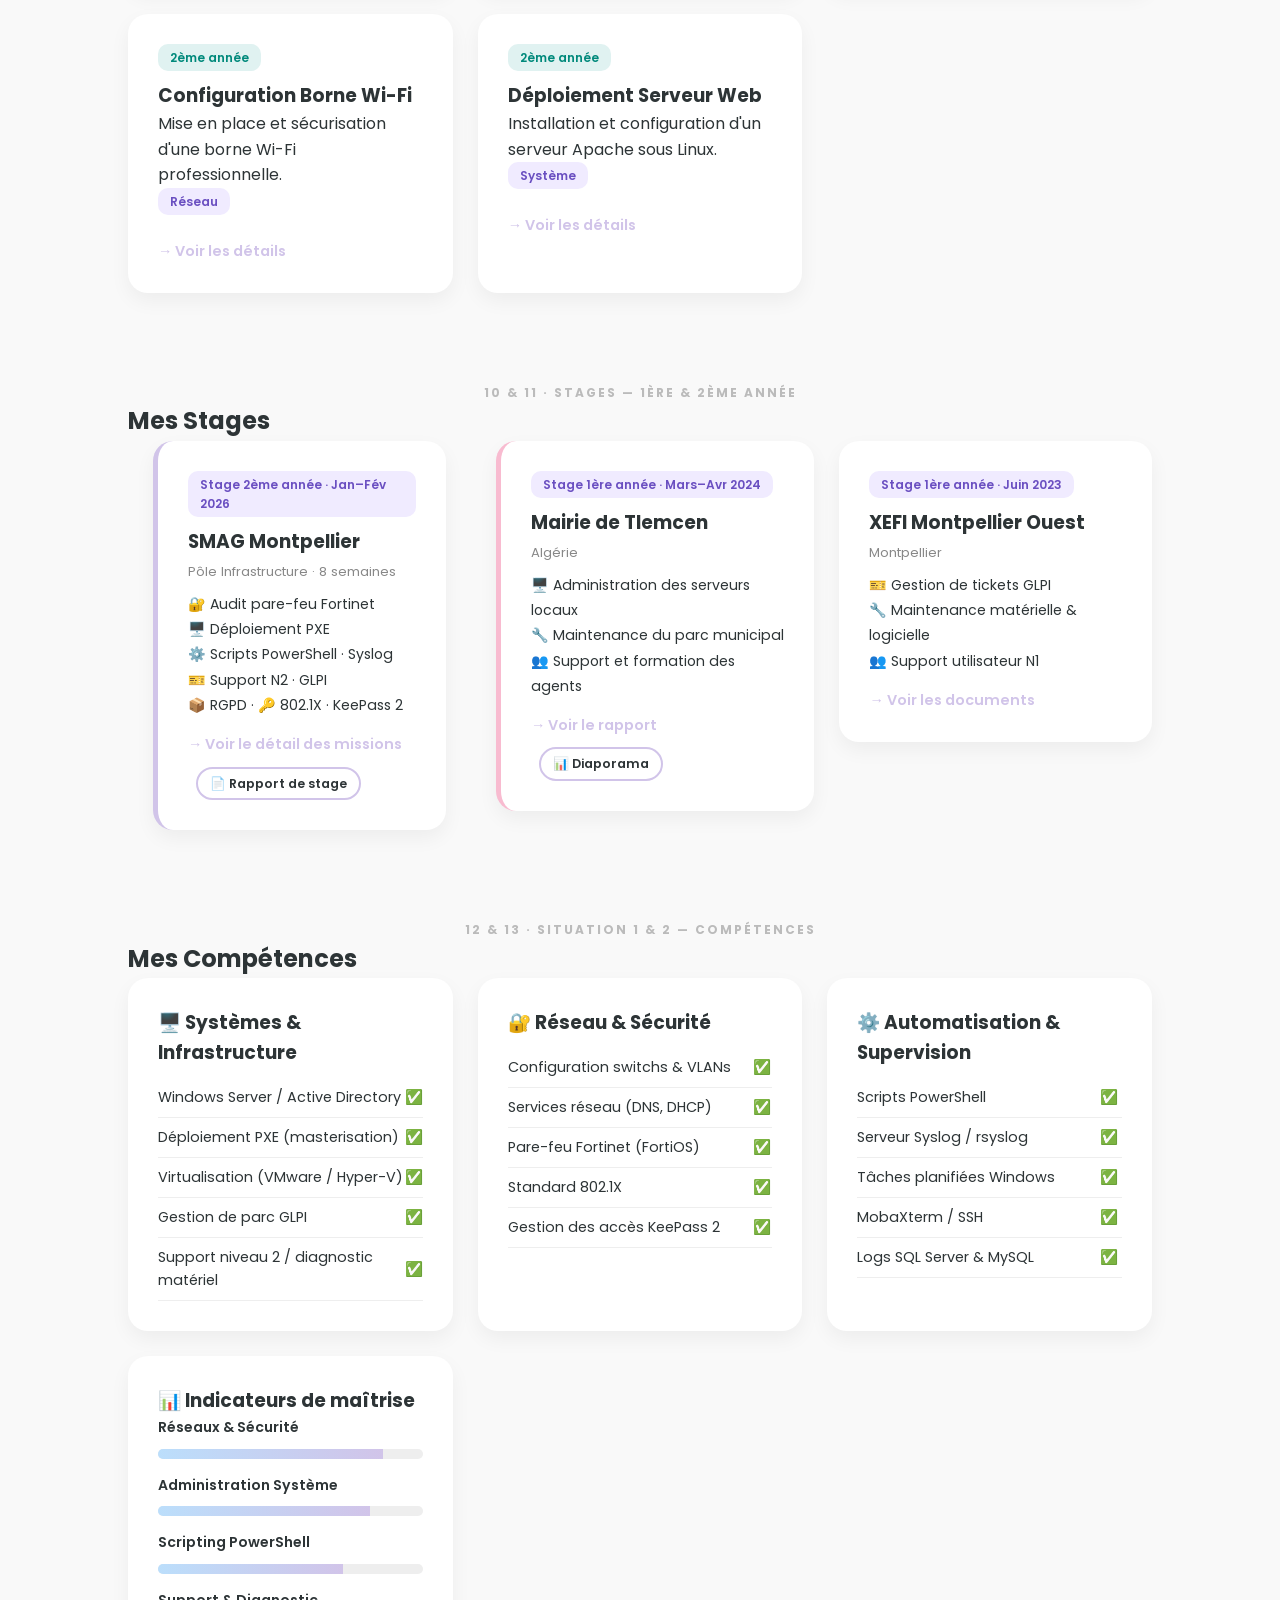
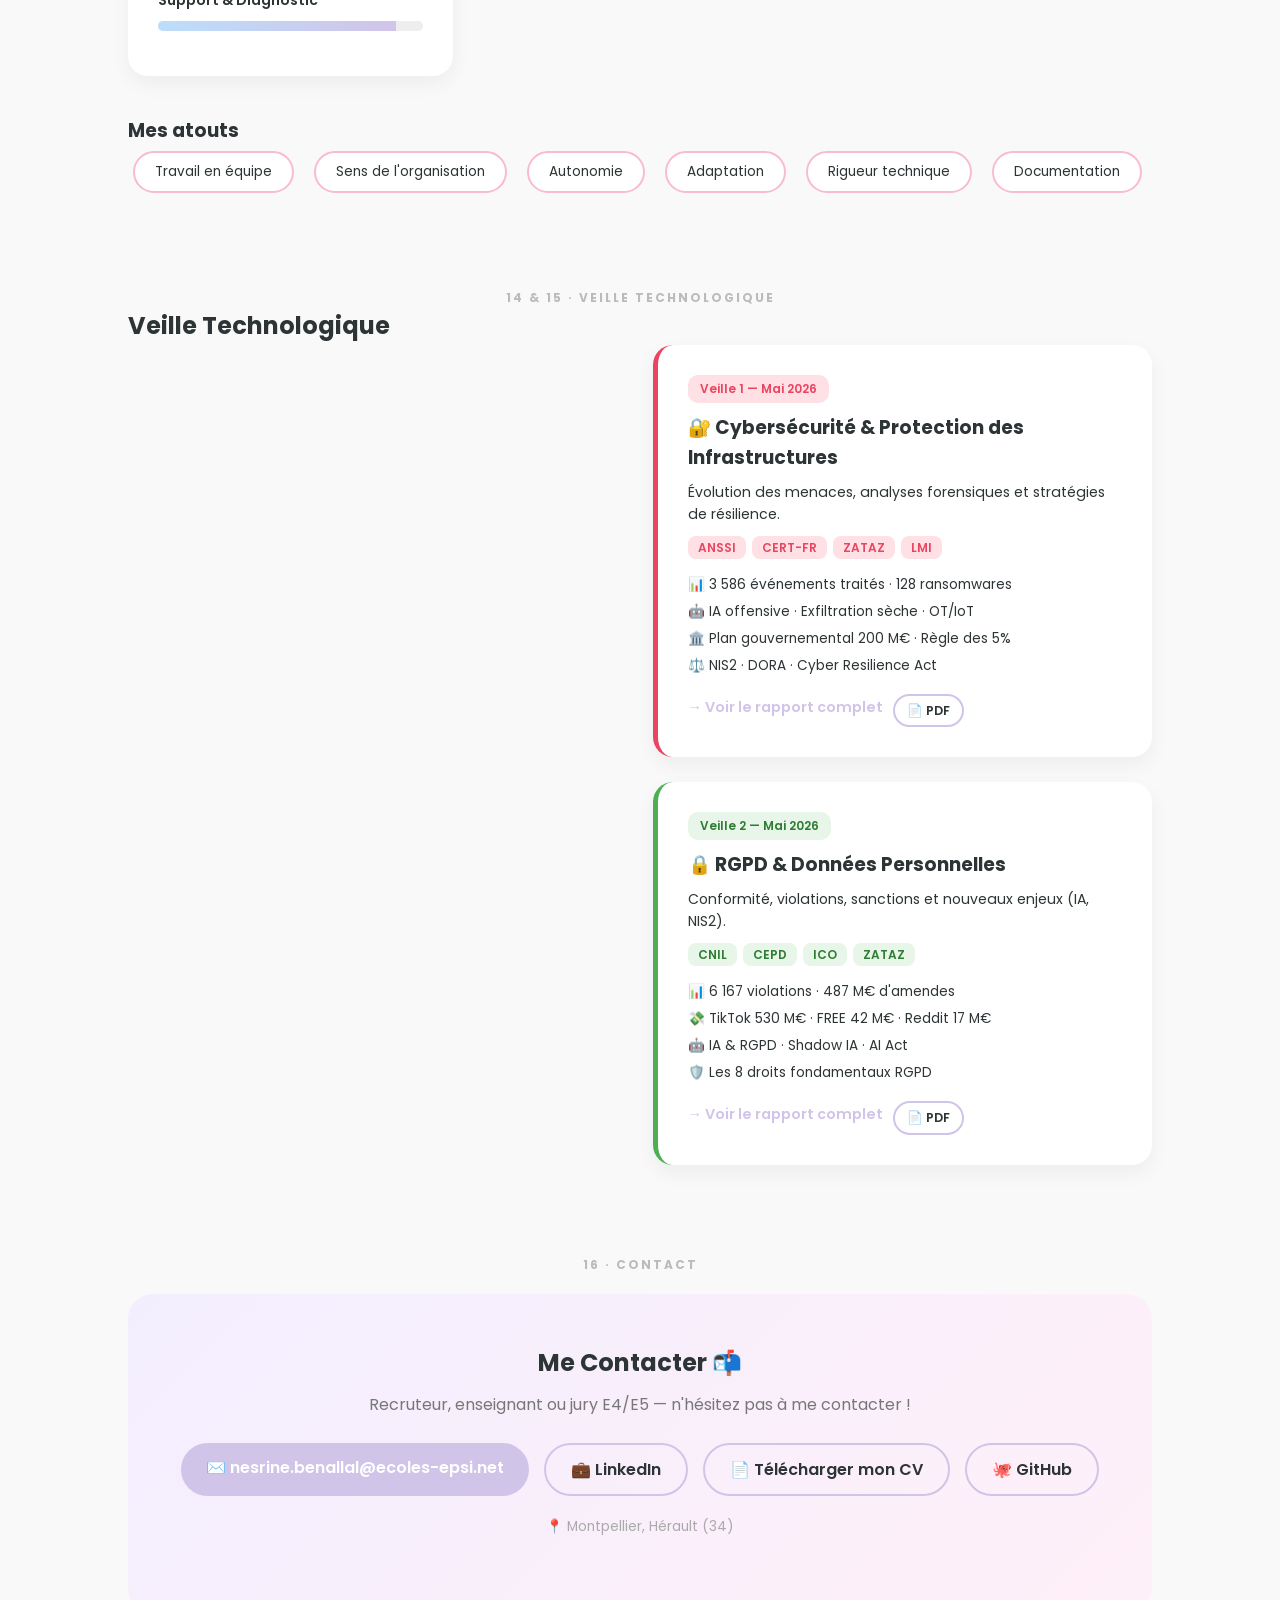
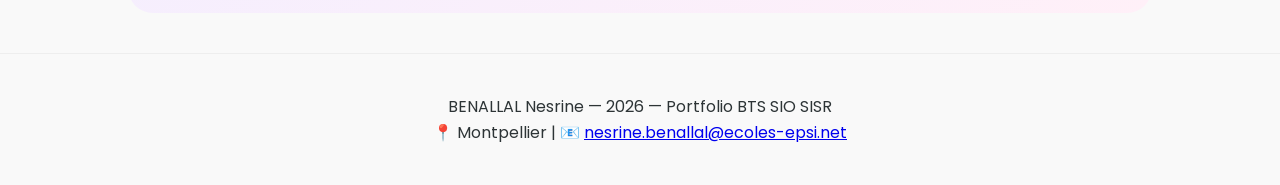
==== commit be7b9cb5: "Update index.html" ====
--- a/index.html
+++ b/index.html
@@ -120,7 +120,7 @@
             <li><a href="#stages">Stages</a></li>
             <li><a href="#veille">Veille</a></li>
             <li><a href="#contact">Contact</a></li>
-            <li><a href="CV Benallal Nesrine.pdf" download class="btn-cv">📄 Mon CV</a></li>
+            
         </ul>
     </nav>
 
@@ -390,7 +390,7 @@
         <section id="stages" class="container" style="overflow: visible;">
         <div class="section-divider">10 & 11 · Stages — 1ère & 2ème année</div>
         <h2>Mes Stages</h2>
-        <div class="grid" style="grid-template-columns: repeat(3, 1fr); align-items: start; width: 100%;">
+        <div style="display: flex !important; gap: 25px; align-items: flex-start; width: 100%;">
 
             <!-- SMAG - 2ème année -->
             <a href="stage-smag.html" class="card-link">
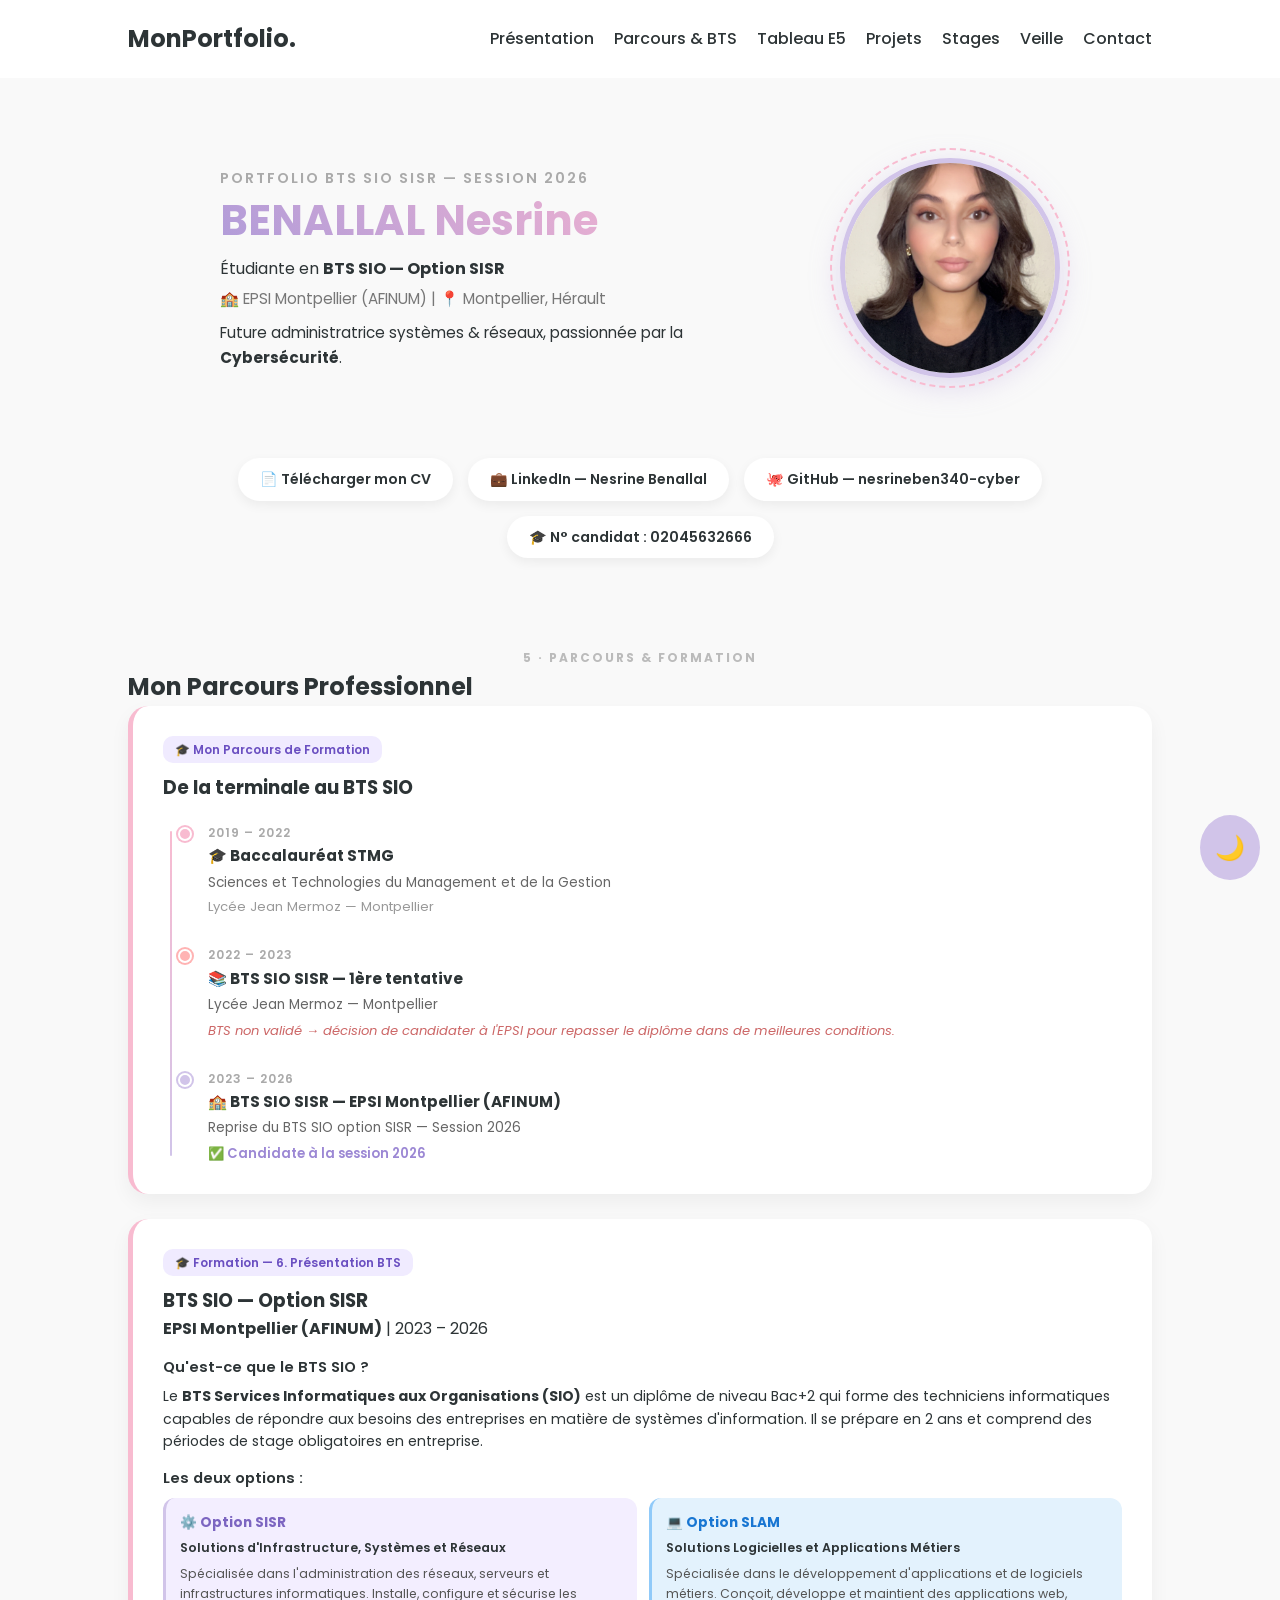
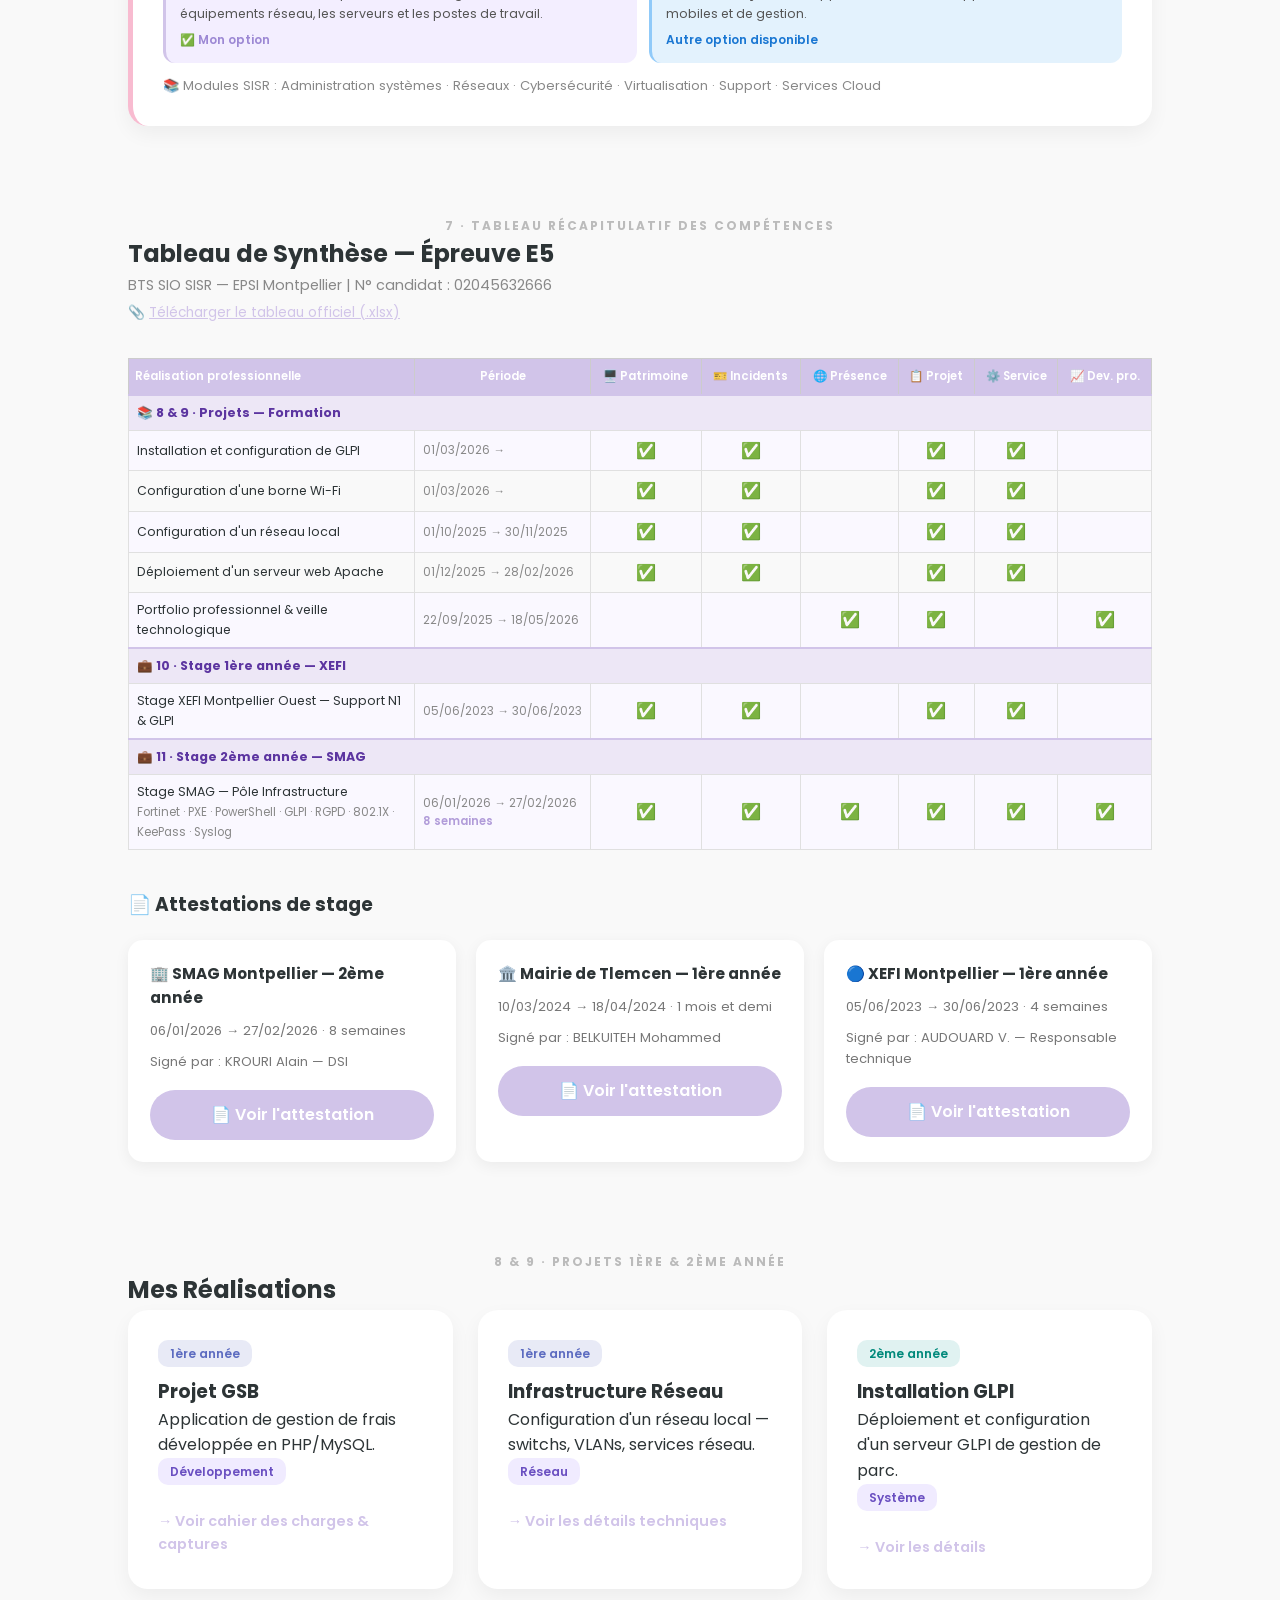
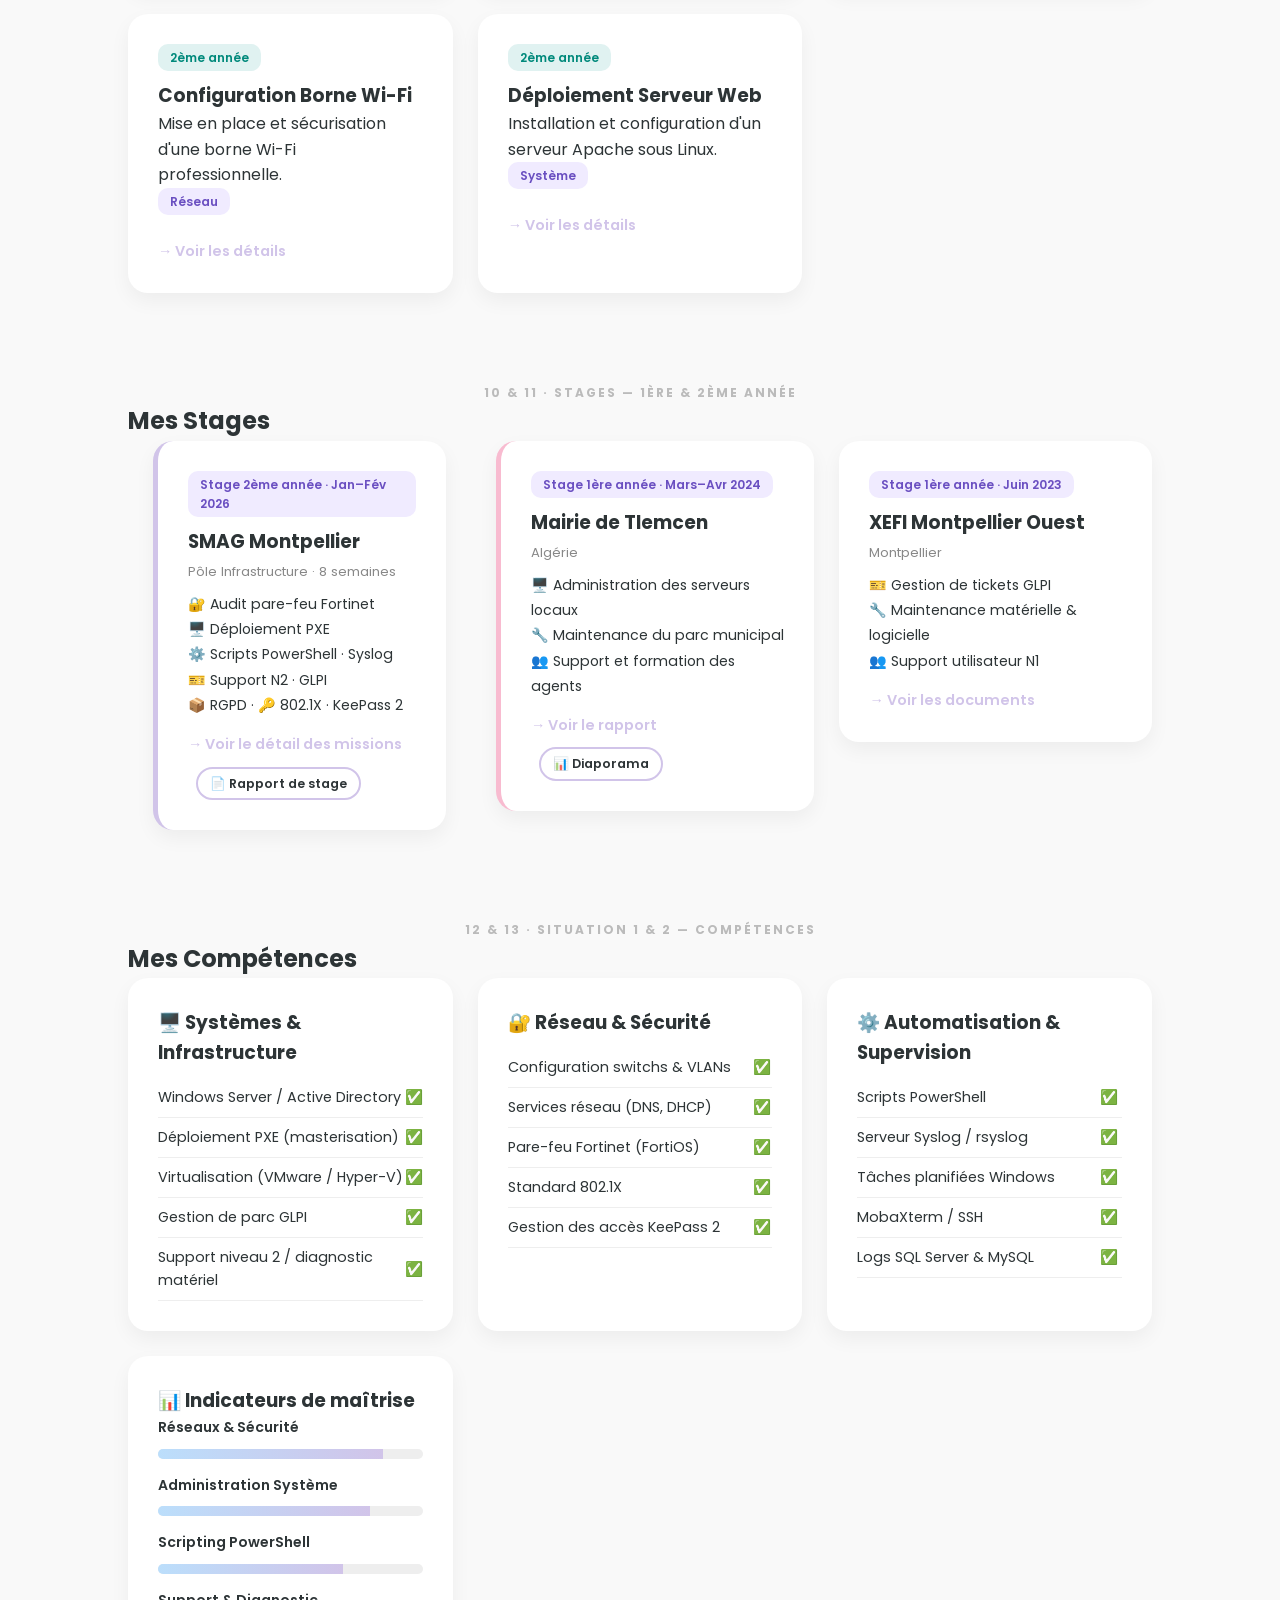
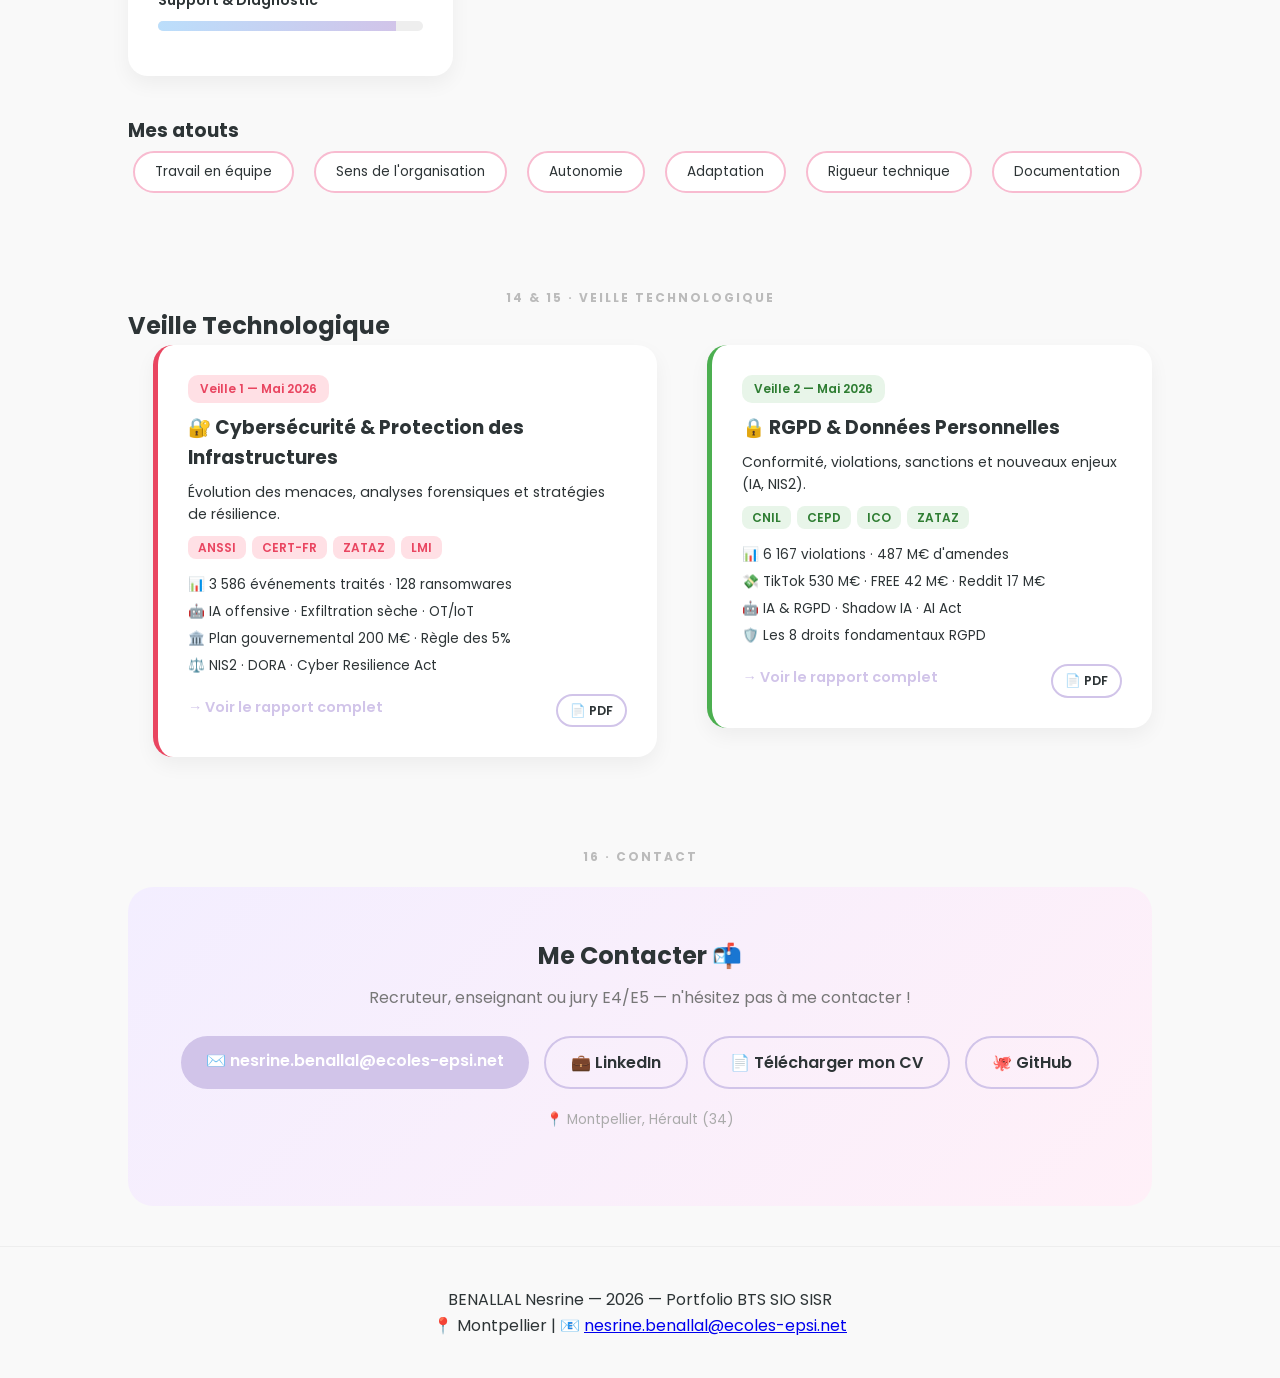
==== commit c53a1cdf: "Update index.html" ====
--- a/index.html
+++ b/index.html
@@ -521,10 +521,10 @@
     <section id="veille" class="container">
         <div class="section-divider">14 & 15 · Veille Technologique</div>
         <h2>Veille Technologique</h2>
-        <div class="grid" style="grid-template-columns: 1fr 1fr;">
+        <div style="display: flex !important; gap: 25px; width: 100%;">
 
             <!-- VEILLE 1 - CYBERSÉCURITÉ -->
-            <a href="veille-cybersecurite.html" class="card-link">
+            <a href="veille-cybersecurite.html" class="card-link" style="flex:1; min-width:0; display:block;">
                 <div class="card" style="border-left: 5px solid #e94560;">
                     <span class="tag" style="background:#ffe0e5; color:#e94560;">Veille 1 — Mai 2026</span>
                     <h3>🔐 Cybersécurité & Protection des Infrastructures</h3>
@@ -549,7 +549,7 @@
             </a>
 
             <!-- VEILLE 2 - RGPD -->
-            <a href="veille-rgpd.html" class="card-link">
+            <a href="veille-rgpd.html" class="card-link" style="flex:1; min-width:0; display:block;">
                 <div class="card" style="border-left: 5px solid #4caf50;">
                     <span class="tag" style="background:#e8f5e9; color:#2e7d32;">Veille 2 — Mai 2026</span>
                     <h3>🔒 RGPD & Données Personnelles</h3>
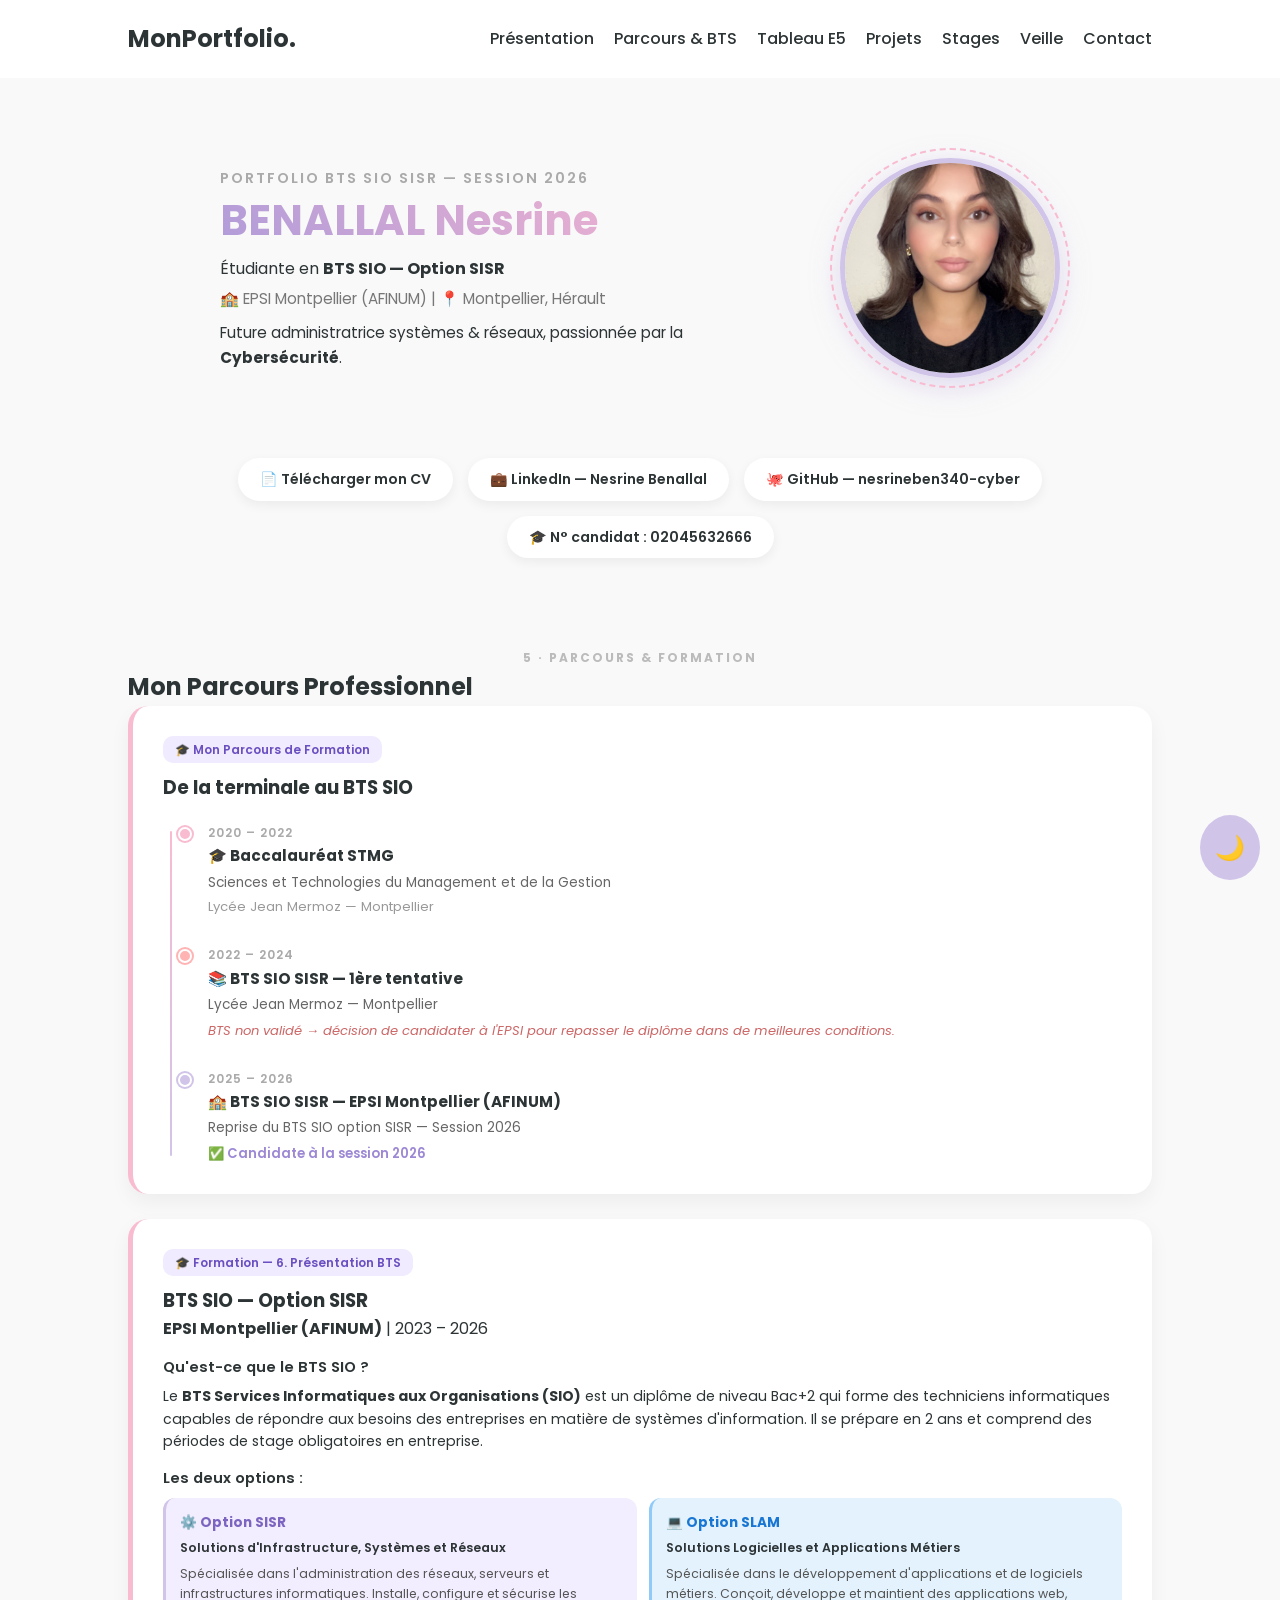
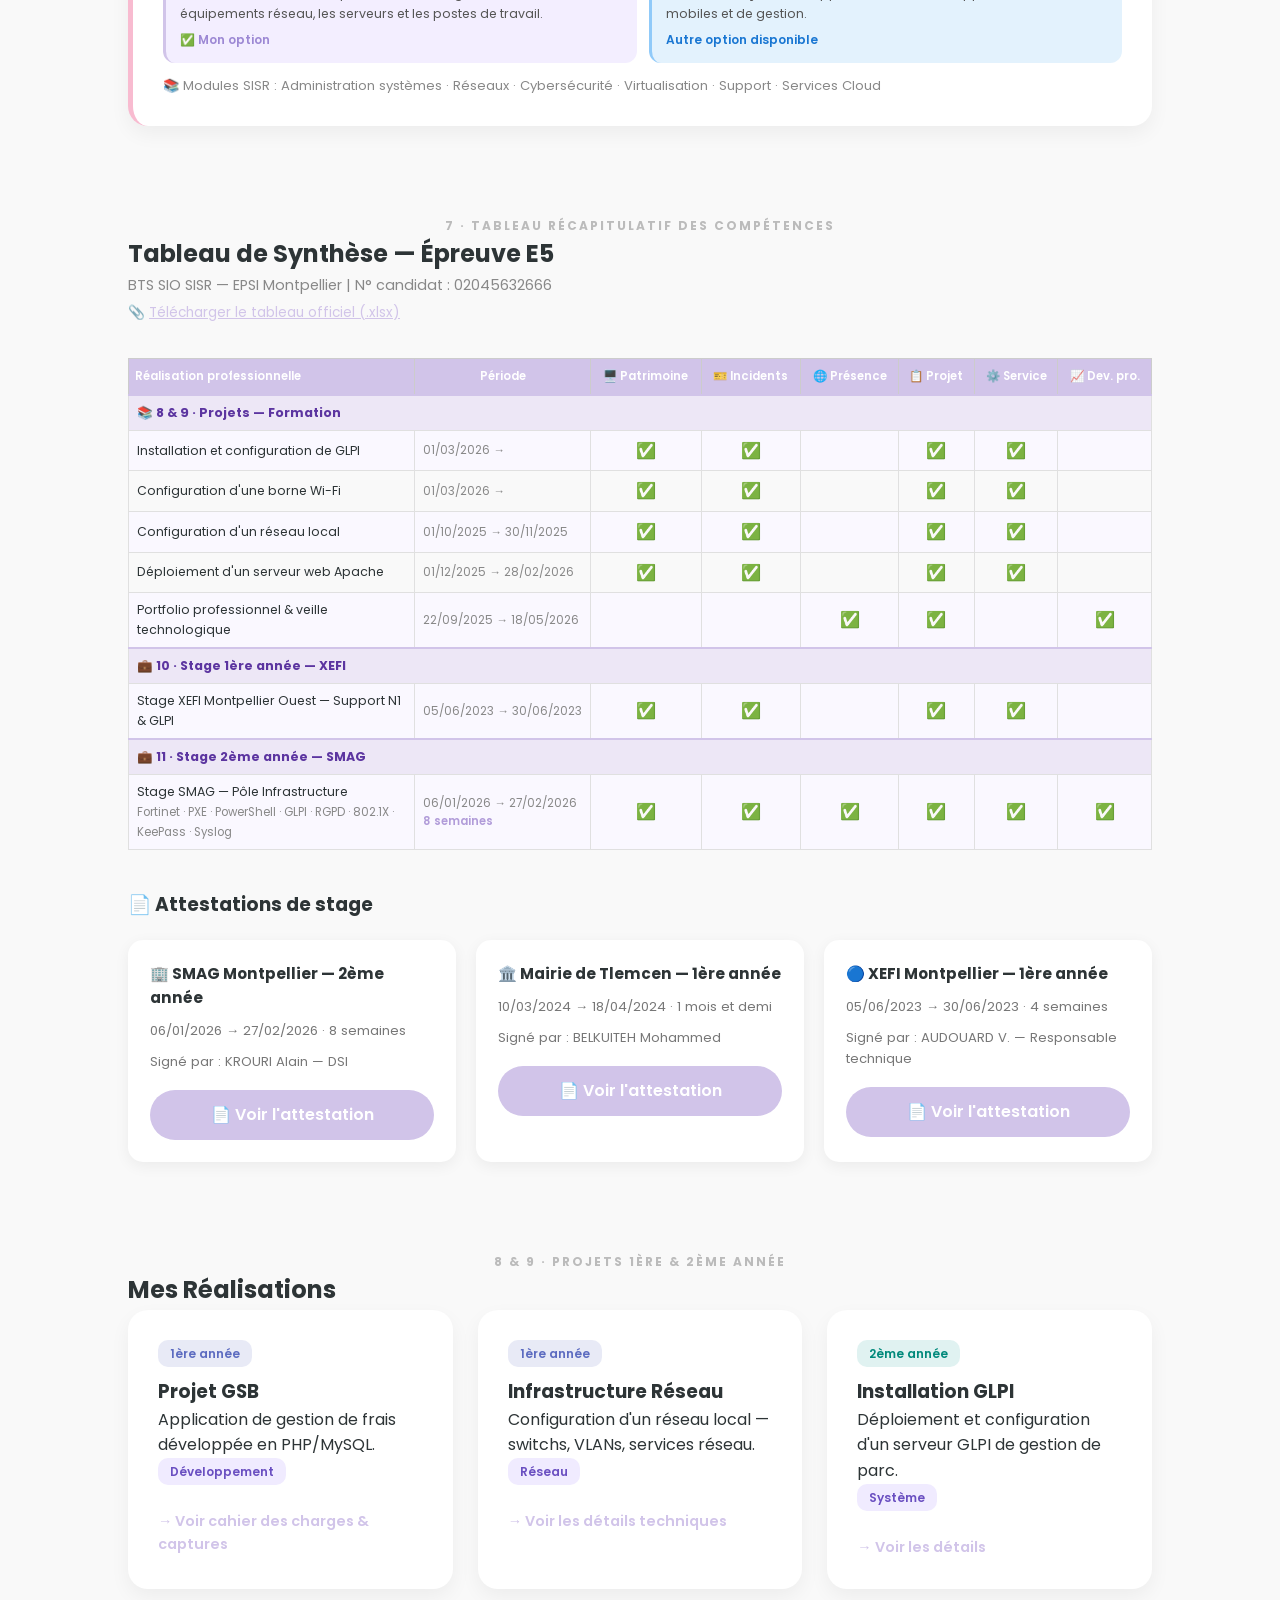
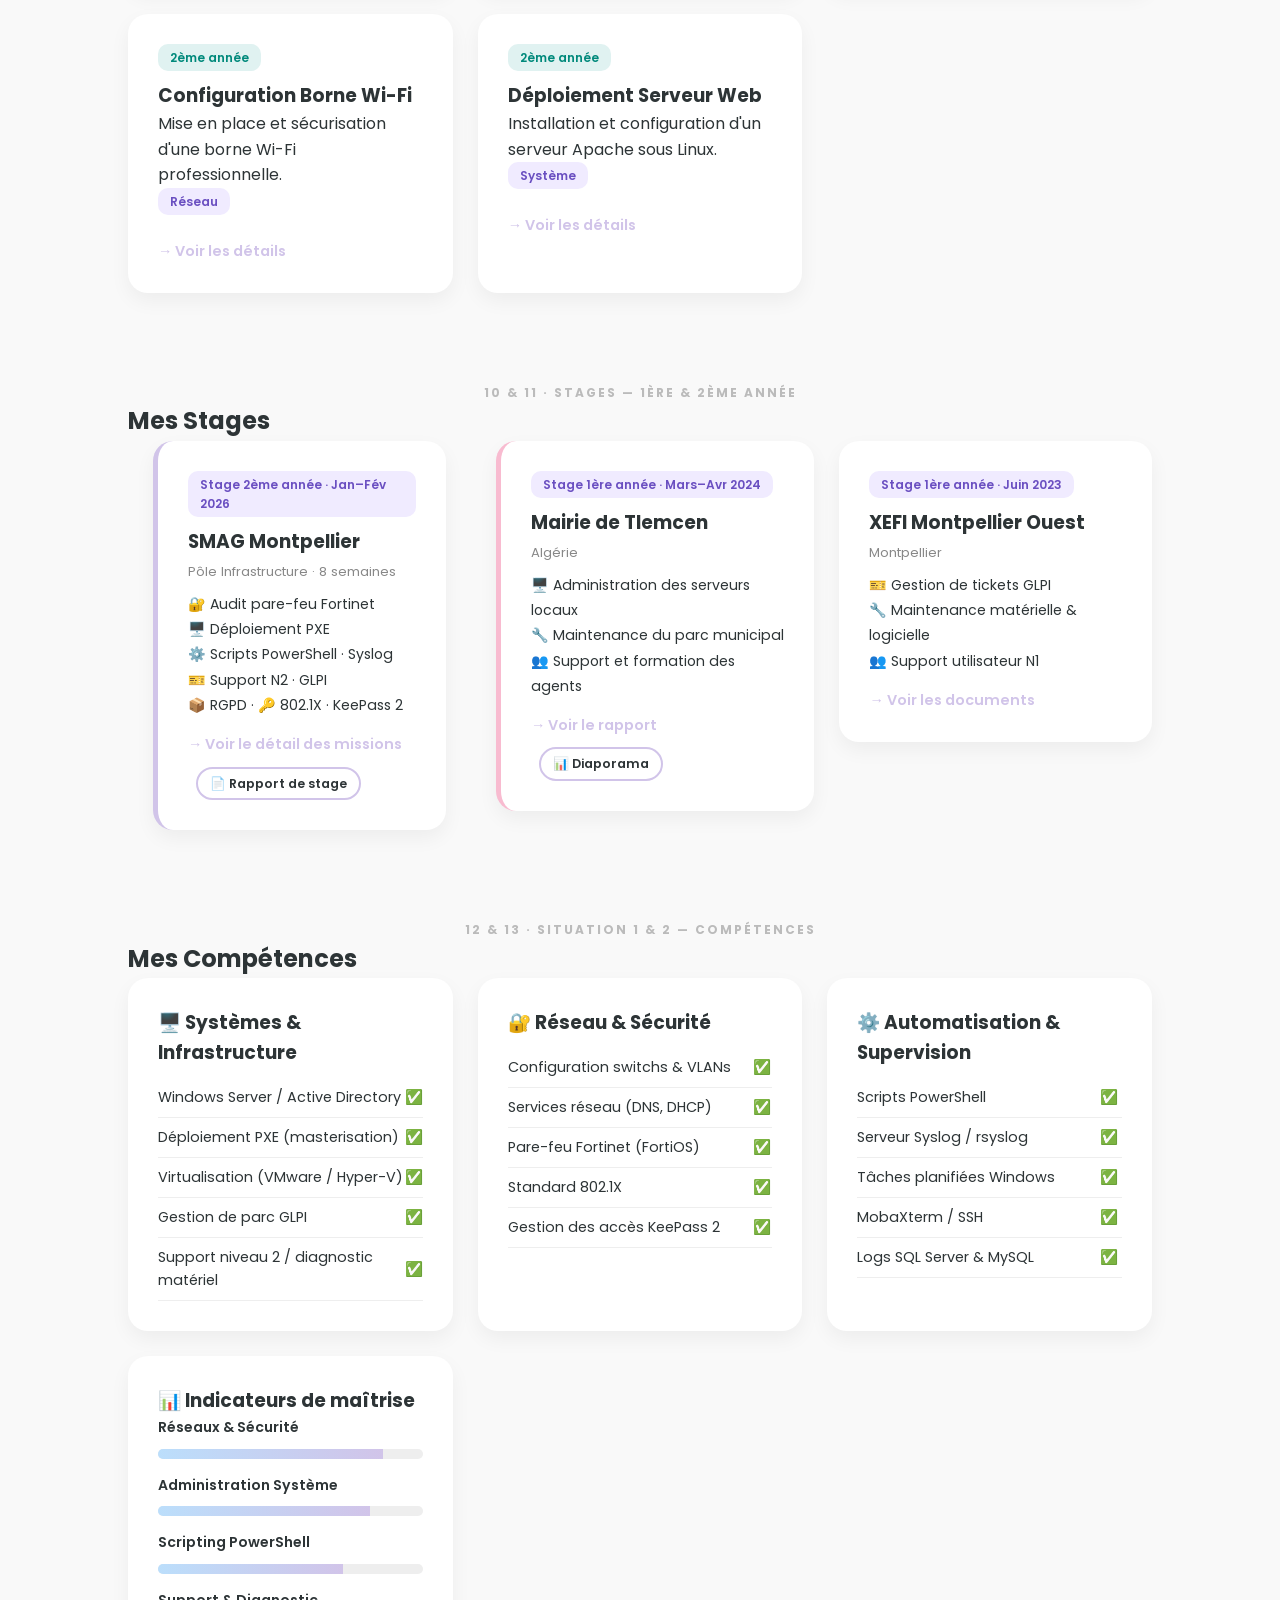
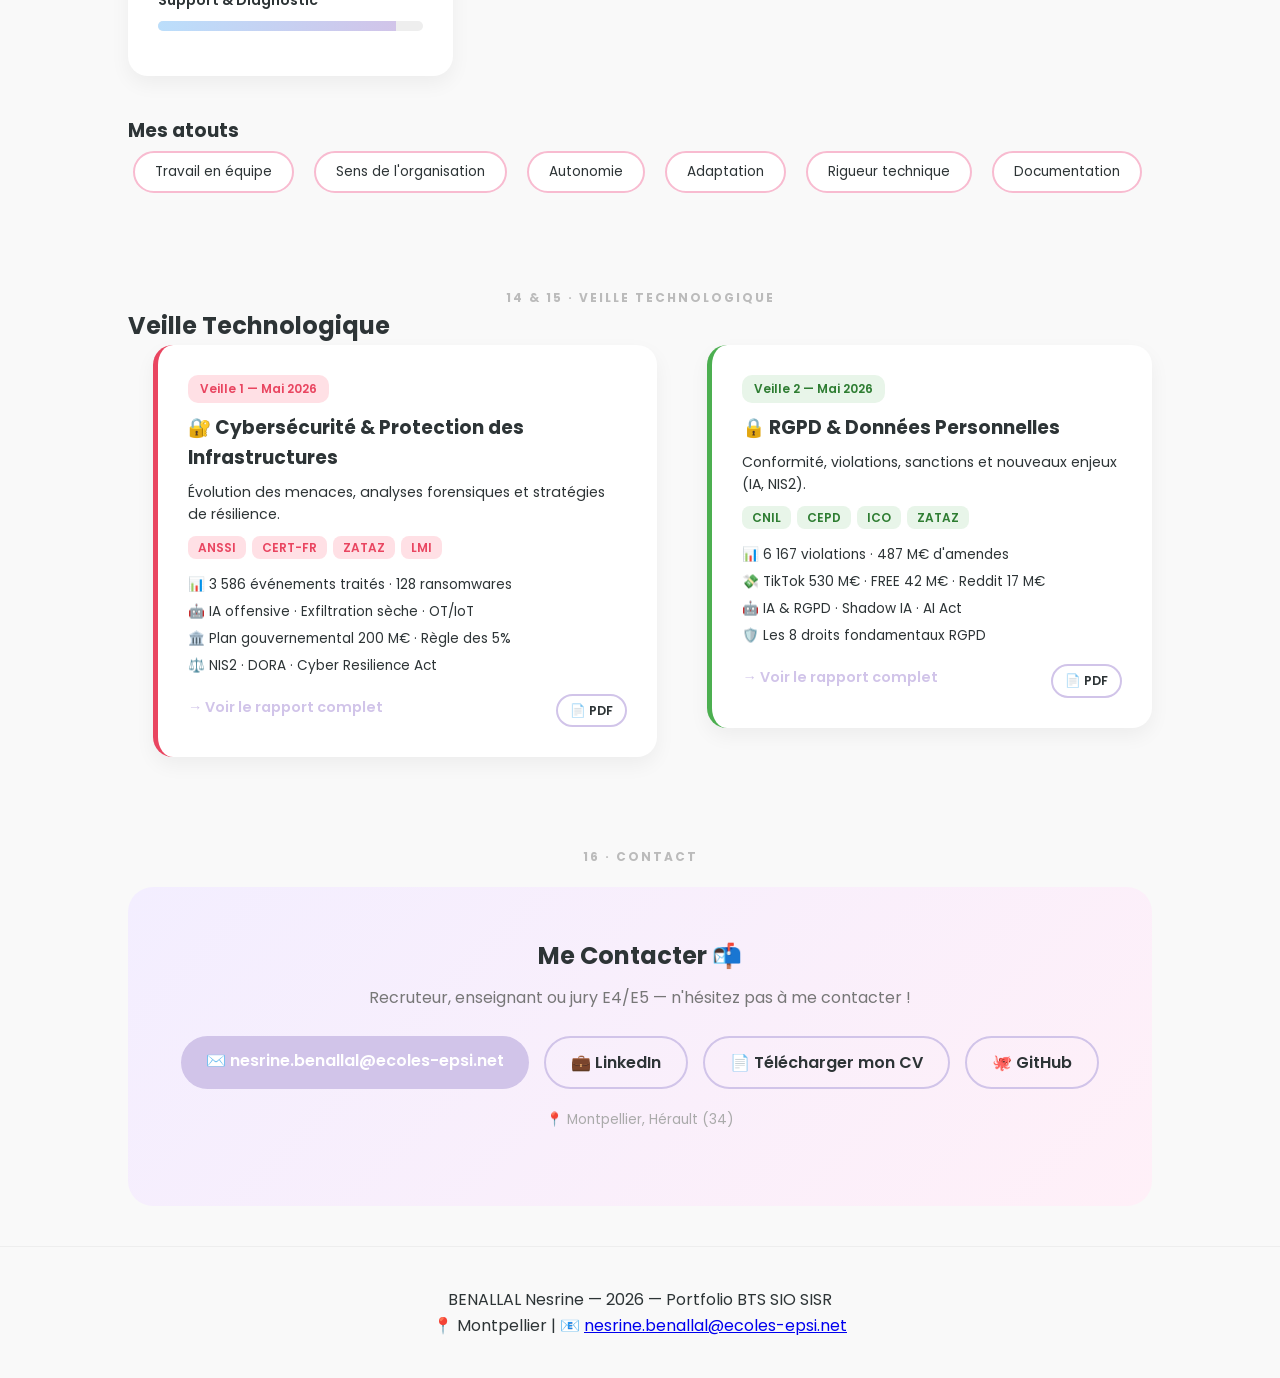
==== commit 5b8d0c4c: "Update index.html" ====
--- a/index.html
+++ b/index.html
@@ -164,7 +164,7 @@
                     <!-- Bac STMG -->
                     <div style="position:relative; margin-bottom:28px; padding-left:25px;">
                         <div style="position:absolute; left:-5px; top:4px; width:14px; height:14px; border-radius:50%; background:var(--pink); border:2px solid white; box-shadow:0 0 0 2px var(--pink);"></div>
-                        <p style="font-size:0.75rem; color:#aaa; font-weight:600; text-transform:uppercase; letter-spacing:1px;">2019 – 2022</p>
+                        <p style="font-size:0.75rem; color:#aaa; font-weight:600; text-transform:uppercase; letter-spacing:1px;">2020 – 2022</p>
                         <p style="font-weight:700; font-size:0.95rem; margin-top:2px;">🎓 Baccalauréat STMG</p>
                         <p style="font-size:0.85rem; color:#666; margin-top:3px;">Sciences et Technologies du Management et de la Gestion</p>
                         <p style="font-size:0.82rem; color:#999; margin-top:3px;">Lycée Jean Mermoz — Montpellier</p>
@@ -173,7 +173,7 @@
                     <!-- BTS Lycée Jean Mermoz -->
                     <div style="position:relative; margin-bottom:28px; padding-left:25px;">
                         <div style="position:absolute; left:-5px; top:4px; width:14px; height:14px; border-radius:50%; background:#ffb3b3; border:2px solid white; box-shadow:0 0 0 2px #ffb3b3;"></div>
-                        <p style="font-size:0.75rem; color:#aaa; font-weight:600; text-transform:uppercase; letter-spacing:1px;">2022 – 2023</p>
+                        <p style="font-size:0.75rem; color:#aaa; font-weight:600; text-transform:uppercase; letter-spacing:1px;">2022 – 2024</p>
                         <p style="font-weight:700; font-size:0.95rem; margin-top:2px;">📚 BTS SIO SISR — 1ère tentative</p>
                         <p style="font-size:0.85rem; color:#666; margin-top:3px;">Lycée Jean Mermoz — Montpellier</p>
                         <p style="font-size:0.82rem; color:#cc6666; margin-top:4px; font-style:italic;">BTS non validé → décision de candidater à l'EPSI pour repasser le diplôme dans de meilleures conditions.</p>
@@ -182,7 +182,7 @@
                     <!-- EPSI -->
                     <div style="position:relative; padding-left:25px;">
                         <div style="position:absolute; left:-5px; top:4px; width:14px; height:14px; border-radius:50%; background:var(--purple); border:2px solid white; box-shadow:0 0 0 2px var(--purple);"></div>
-                        <p style="font-size:0.75rem; color:#aaa; font-weight:600; text-transform:uppercase; letter-spacing:1px;">2023 – 2026</p>
+                        <p style="font-size:0.75rem; color:#aaa; font-weight:600; text-transform:uppercase; letter-spacing:1px;">2025 – 2026</p>
                         <p style="font-weight:700; font-size:0.95rem; margin-top:2px;">🏫 BTS SIO SISR — EPSI Montpellier (AFINUM)</p>
                         <p style="font-size:0.85rem; color:#666; margin-top:3px;">Reprise du BTS SIO option SISR — Session 2026</p>
                         <p style="font-size:0.82rem; color:#9c88d4; margin-top:4px; font-weight:600;">✅ Candidate à la session 2026</p>
